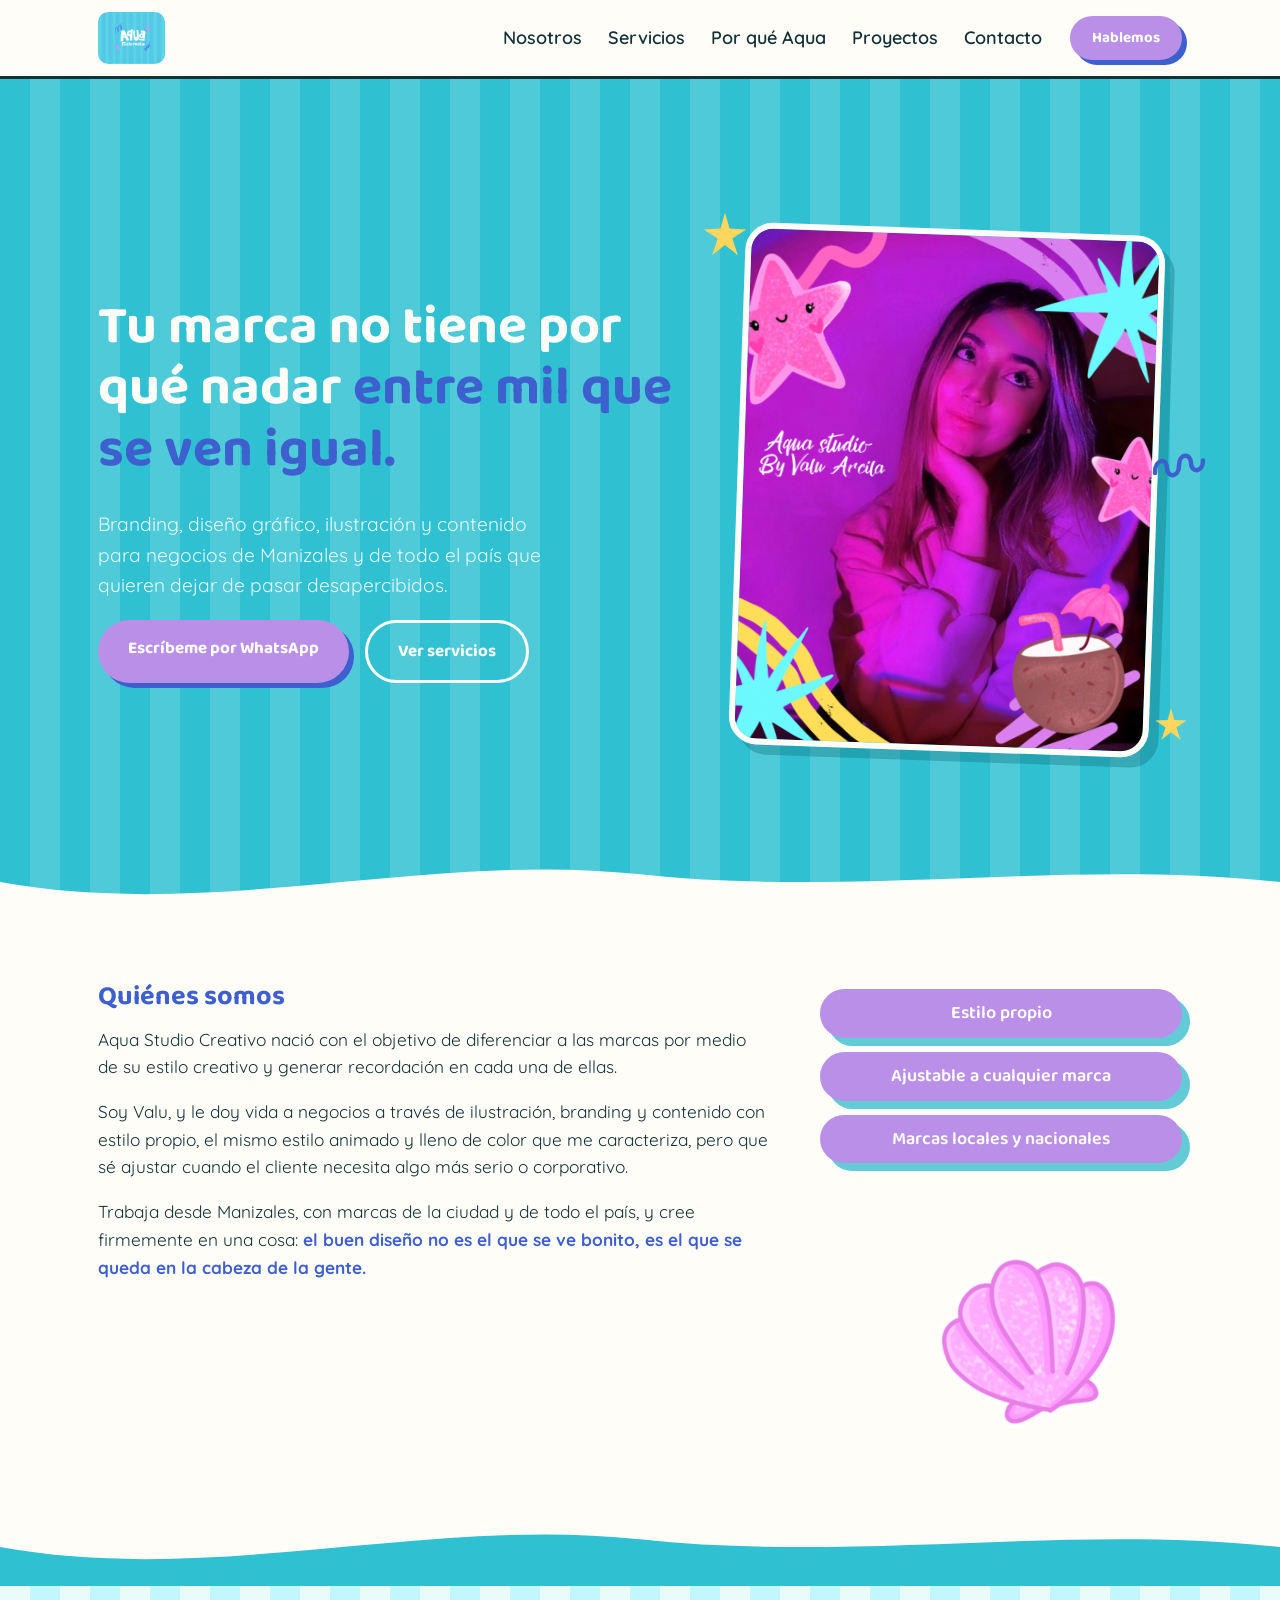
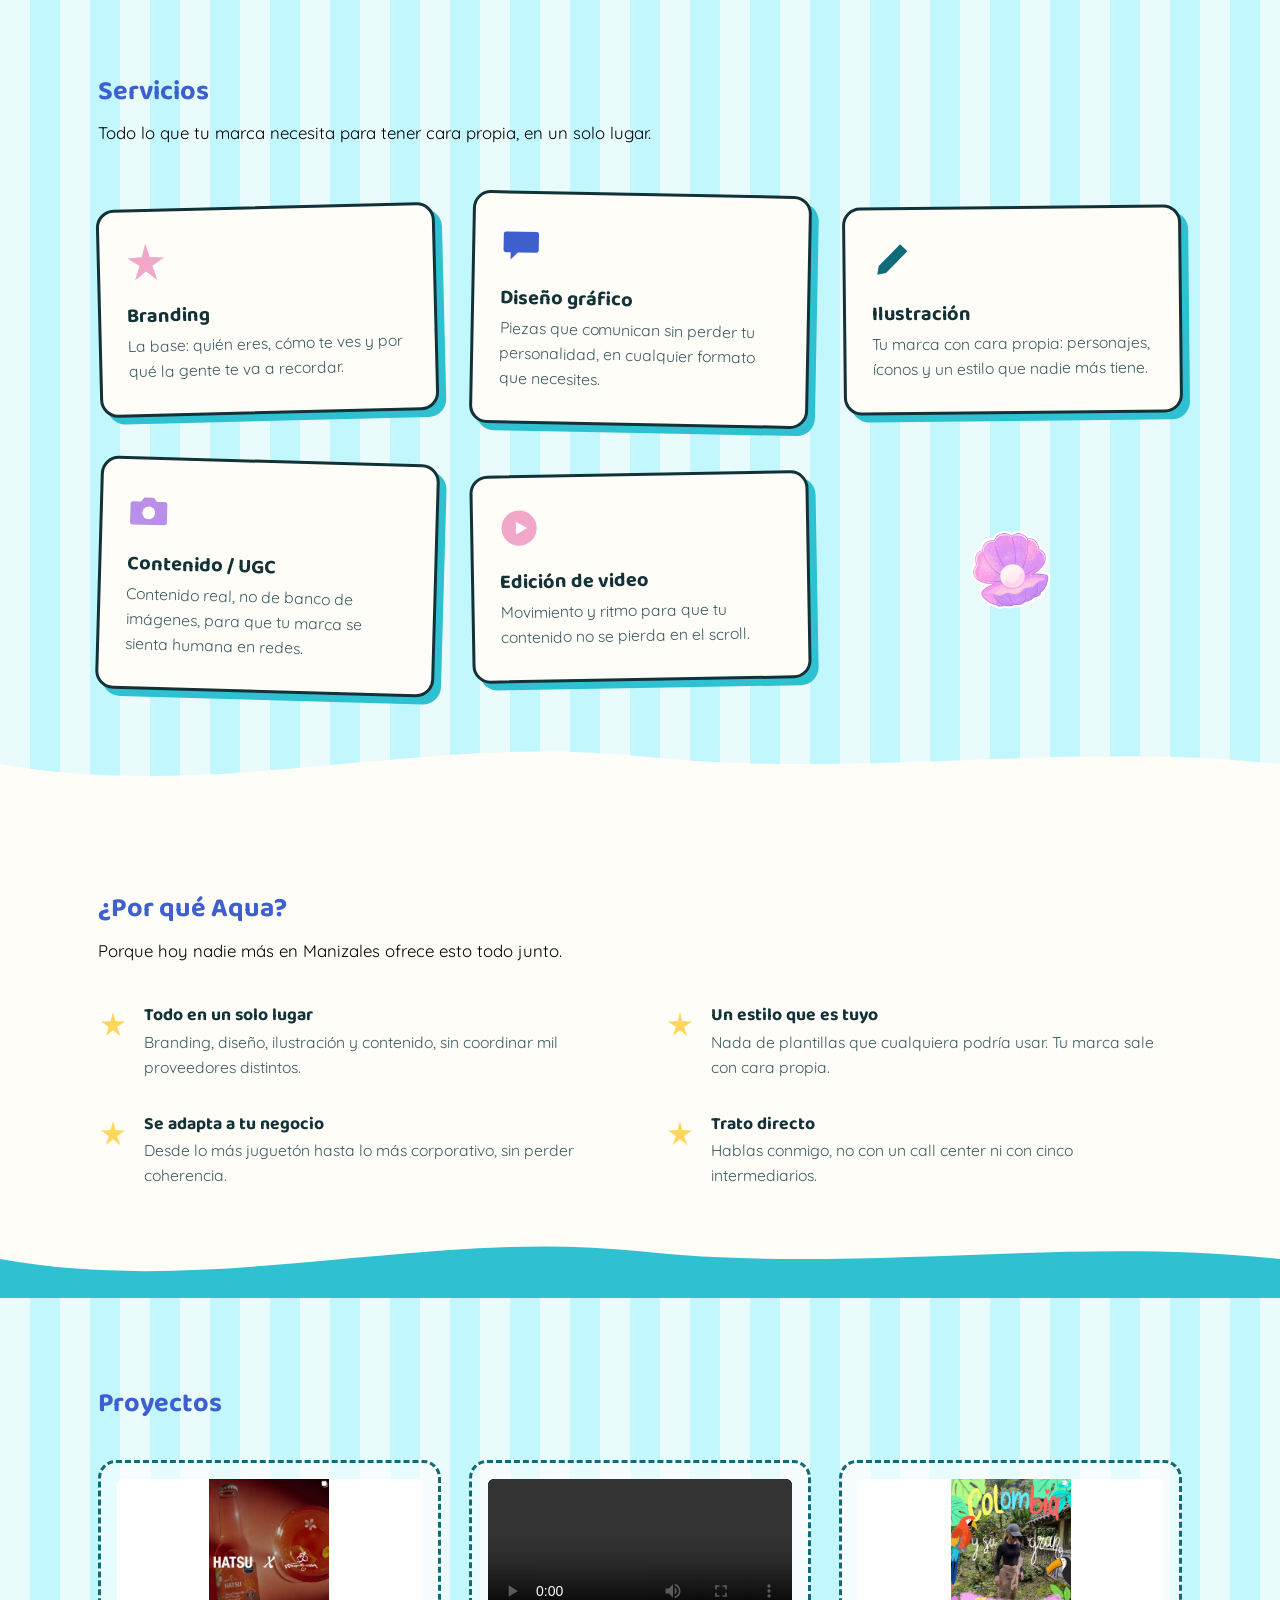
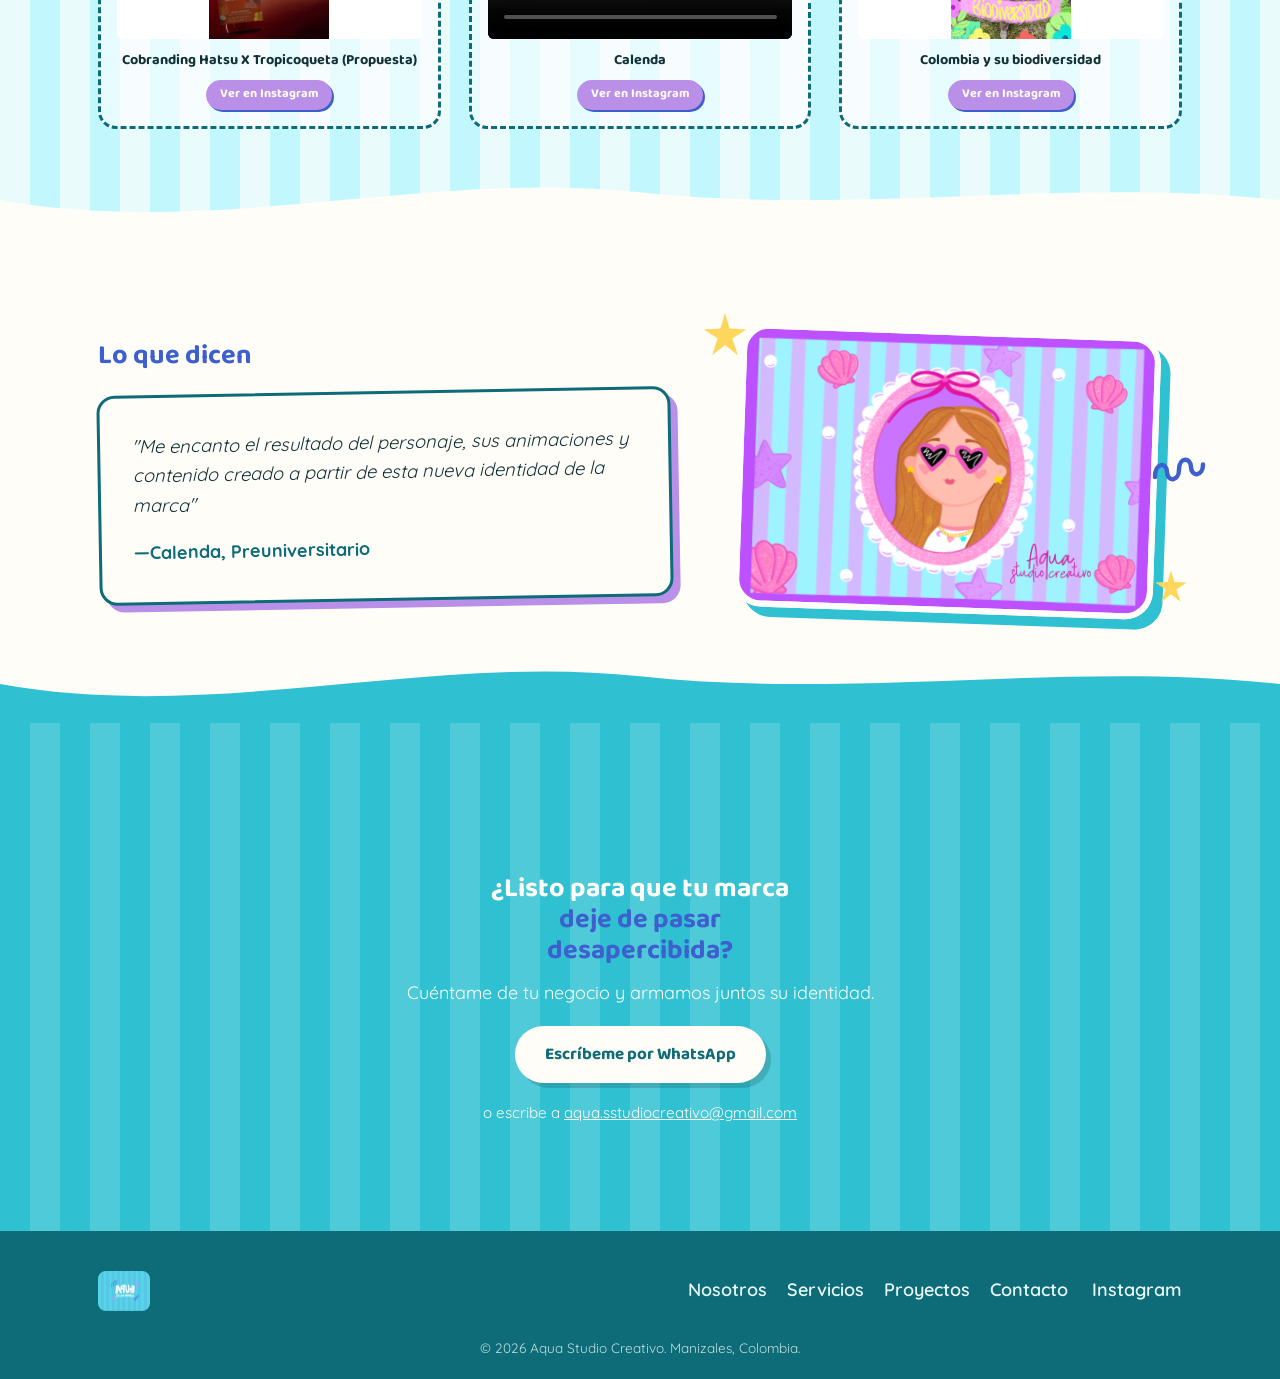
==== index.html @ 8dfa477c "Mover archivos a la raiz para GitHub Pages" ====
<!DOCTYPE html>
<html lang="es">
<head>
<meta charset="UTF-8">
<meta name="viewport" content="width=device-width, initial-scale=1.0">
<title>Aqua Studio Creativo — Branding, diseño e ilustración</title>
<meta name="description" content="Branding, diseño gráfico, ilustración y contenido para marcas de Manizales y de todo el país que no quieren pasar desapercibidas.">
<link rel="preconnect" href="https://fonts.googleapis.com">
<link rel="preconnect" href="https://fonts.gstatic.com" crossorigin>
<link href="https://fonts.googleapis.com/css2?family=Baloo+2:wght@600;700;800&family=Quicksand:wght@500;600;700&display=swap" rel="stylesheet">
<link rel="stylesheet" href="styles.css">
</head>
<body>

<!-- ============ HEADER ============ -->
<header class="site-header">
  <div class="wrap header-inner">
    <a href="#top" class="brand">
      <img src="assets/logo.png" alt="Aqua Studio Creativo" class="brand-logo">
    </a>

    <nav class="main-nav" id="main-nav">
      <a href="#nosotros">Nosotros</a>
      <a href="#servicios">Servicios</a>
      <a href="#por-que">Por qué Aqua</a>
      <a href="#proyectos">Proyectos</a>
      <a href="#contacto">Contacto</a>
    </nav>

    <a href="#contacto" class="btn btn-primary btn-small nav-cta">Hablemos</a>

    <button class="nav-toggle" id="nav-toggle" aria-label="Abrir menú" aria-expanded="false">
      <span></span><span></span><span></span>
    </button>
  </div>
</header>

<main id="top">

  <!-- ============ HERO ============ -->
  <section class="hero">
    <div class="wrap hero-inner">
      <div class="hero-copy">
        <h1>Tu marca no tiene por qué nadar <span class="highlight">entre mil que se ven igual.</span></h1>
        <p class="hero-sub">
          Branding, diseño gráfico, ilustración y contenido para negocios de Manizales
          y de todo el país que quieren dejar de pasar desapercibidos.
        </p>
        <div class="hero-actions">
          <a href="#contacto" class="btn btn-primary">Escríbeme por WhatsApp</a>
          <a href="#servicios" class="btn btn-ghost">Ver servicios</a>
        </div>
      </div>

      <div class="hero-art">
        <img src="assets/ilustracion-hero.png" alt="Ilustración de marca Aqua Studio Creativo" class="hero-img">
        <svg class="deco deco-star deco-star--1" viewBox="0 0 100 100" aria-hidden="true"><use href="#icon-star"/></svg>
        <svg class="deco deco-star deco-star--2" viewBox="0 0 100 100" aria-hidden="true"><use href="#icon-star"/></svg>
        <svg class="deco deco-squiggle" viewBox="0 0 120 90" aria-hidden="true"><use href="#icon-squiggle"/></svg>
      </div>
    </div>

    <div class="wave wave--bottom wave-cream" aria-hidden="true">
      <svg viewBox="0 0 1440 90" preserveAspectRatio="none"><path d="M0,40 C 240,90 480,0 720,30 C 960,60 1200,10 1440,40 L1440,90 L0,90 Z"></path></svg>
    </div>
  </section>

  <!-- ============ QUIÉNES SOMOS ============ -->
  <section class="section nosotros" id="nosotros">
    <div class="wrap nosotros-inner">
      <div class="nosotros-copy">
        <h2>Quiénes somos</h2>
        <p>
          Aqua Studio Creativo nació con el objetivo de diferenciar a las marcas por medio de su estilo creativo y generar recordación en cada una de ellas.
        </p>
        <p>
          Soy Valu, y le doy vida a negocios a través de ilustración, branding y contenido con estilo propio, el mismo estilo animado y lleno de color que me caracteriza, pero que sé ajustar cuando el cliente necesita algo más serio o corporativo.
        </p>
        <p>
          Trabaja desde Manizales, con marcas de la ciudad y de todo el país, y
          cree firmemente en una cosa: <strong>el buen diseño no es el que se ve
          bonito, es el que se queda en la cabeza de la gente.</strong>
        </p>
      </div>
      <div class="nosotros-tag">
        <span class="chip">Estilo propio</span>
        <span class="chip">Ajustable a cualquier marca</span>
        <span class="chip">Marcas locales y nacionales</span>

        <!-- Imagen de la concha -->
        <img src="assets/concha.png" alt="Concha decorativa Aqua Studio" class="nosotros-img-deco">
      </div>
    </div>
    
    <!-- Onda al final de Nosotros (conecta con Servicios que es color --aqua) -->
    <div class="wave wave--bottom wave-aqua" aria-hidden="true">
      <svg viewBox="0 0 1440 90" preserveAspectRatio="none"><path d="M0,40 C 240,90 480,0 720,30 C 960,60 1200,10 1440,40 L1440,90 L0,90 Z"></path></svg>
    </div>
  </section>

  <!-- ============ SERVICIOS ============ -->
  <section class="section servicios" id="servicios">
    <div class="wrap">
      <h2>Servicios</h2>
      <p class="section-intro">Todo lo que tu marca necesita para tener cara propia, en un solo lugar.</p>

      <div class="cards-grid">
        <article class="service-card card-rot-1">
          <svg class="service-icon" viewBox="0 0 100 100" aria-hidden="true"><use href="#icon-star"/></svg>
          <h3>Branding</h3>
          <p>La base: quién eres, cómo te ves y por qué la gente te va a recordar.</p>
        </article>

        <article class="service-card card-rot-2">
          <svg class="service-icon" viewBox="0 0 100 100" aria-hidden="true"><use href="#icon-bubble"/></svg>
          <h3>Diseño gráfico</h3>
          <p>Piezas que comunican sin perder tu personalidad, en cualquier formato que necesites.</p>
        </article>

        <article class="service-card card-rot-3">
          <svg class="service-icon" viewBox="0 0 100 100" aria-hidden="true"><use href="#icon-pencil"/></svg>
          <h3>Ilustración</h3>
          <p>Tu marca con cara propia: personajes, íconos y un estilo que nadie más tiene.</p>
        </article>

        <article class="service-card card-rot-4">
          <svg class="service-icon" viewBox="0 0 100 100" aria-hidden="true"><use href="#icon-camera"/></svg>
          <h3>Contenido / UGC</h3>
          <p>Contenido real, no de banco de imágenes, para que tu marca se sienta humana en redes.</p>
        </article>

        <article class="service-card card-rot-5">
          <svg class="service-icon" viewBox="0 0 100 100" aria-hidden="true"><use href="#icon-play"/></svg>
          <h3>Edición de video</h3>
          <p>Movimiento y ritmo para que tu contenido no se pierda en el scroll.</p>
        </article>

        <!-- Imagen de la Perla decorativa -->
        <div style="display: flex; align-items: center; justify-content: center; background: transparent; border: none; box-shadow: none;">
          <img src="assets/Perla.png" alt="Perla decorativa Aqua Studio" style="max-height: 120px; width: auto;">
        </div>
      </div>
    </div>

    <!-- Onda al final de Servicios (conecta con Por qué Aqua que es crema) -->
    <div class="wave wave--bottom wave-cream" aria-hidden="true">
      <svg viewBox="0 0 1440 90" preserveAspectRatio="none"><path d="M0,40 C 240,90 480,0 720,30 C 960,60 1200,10 1440,40 L1440,90 L0,90 Z"></path></svg>
    </div>
  </section>

  <!-- ============ POR QUÉ AQUA ============ -->
  <section class="section por-que" id="por-que">
    <div class="wrap por-que-inner">
      <div class="por-que-copy">
        <h2>¿Por qué Aqua?</h2>
        <p class="section-intro">
          Porque hoy nadie más en Manizales ofrece esto todo junto.
        </p>
      </div>

      <ul class="diff-list">
        <li>
          <svg viewBox="0 0 100 100" aria-hidden="true"><use href="#icon-star-small"/></svg>
          <div>
            <h3>Todo en un solo lugar</h3>
            <p>Branding, diseño, ilustración y contenido, sin coordinar mil proveedores distintos.</p>
          </div>
        </li>
        <li>
          <svg viewBox="0 0 100 100" aria-hidden="true"><use href="#icon-star-small"/></svg>
          <div>
            <h3>Un estilo que es tuyo</h3>
            <p>Nada de plantillas que cualquiera podría usar. Tu marca sale con cara propia.</p>
          </div>
        </li>
        <li>
          <svg viewBox="0 0 100 100" aria-hidden="true"><use href="#icon-star-small"/></svg>
          <div>
            <h3>Se adapta a tu negocio</h3>
            <p>Desde lo más juguetón hasta lo más corporativo, sin perder coherencia.</p>
          </div>
        </li>
        <li>
          <svg viewBox="0 0 100 100" aria-hidden="true"><use href="#icon-star-small"/></svg>
          <div>
            <h3>Trato directo</h3>
            <p>Hablas conmigo, no con un call center ni con cinco intermediarios.</p>
          </div>
        </li>
      </ul>
    </div>
  
    <!-- Onda al final de Por qué Aqua (conecta con Proyectos que es color --aqua) -->
    <div class="wave wave--bottom wave-aqua" aria-hidden="true">
      <svg viewBox="0 0 1440 90" preserveAspectRatio="none"><path d="M0,40 C 240,90 480,0 720,30 C 960,60 1200,10 1440,40 L1440,90 L0,90 Z"></path></svg>
    </div>
  </section>

  <!-- ============ PROYECTOS / PORTAFOLIO ============ -->
  <section class="section proyectos" id="proyectos">
    <div class="wrap">
      <h2>Proyectos</h2>
      <div class="portfolio-grid">
        
        <!-- 1. Hatsu -->
        <div class="portfolio-placeholder">
          <div class="portfolio-media-box">
            <img src="assets/Hatsu.png" alt="Cobranding Hatsu X Tropicoqueta">
          </div>
          <p>Cobranding Hatsu X Tropicoqueta (Propuesta)</p>
          <a href="https://www.instagram.com/p/DXfQf4JnIb5/?utm_source=ig_web_copy_link&stkn=MzRlODBiNWFlZA==/" target="_blank" rel="noopener" class="btn-proyecto">Ver en Instagram</a>
        </div>

        <!-- 2. Calenda (Video) -->
        <div class="portfolio-placeholder">
          <div class="portfolio-media-box portfolio-video-box">
            <video controls playsinline>
              <source src="assets/Video calenda.mp4" type="video/mp4">
              Tu navegador no soporta videos HTML5.
            </video>
          </div>
          <p>Calenda</p>
          <a href="https://www.instagram.com/reel/DcbVZxjDXYE/?utm_source=ig_web_copy_link&stkn=MzRlODBiNWFlZA==" target="_blank" rel="noopener" class="btn-proyecto">Ver en Instagram</a>
        </div>

        <!-- 3. Colombia y su biodiversidad -->
        <div class="portfolio-placeholder">
          <div class="portfolio-media-box">
            <img src="assets/Colombia.png" alt="Colombia y su biodiversidad">
          </div>
          <p>Colombia y su biodiversidad</p>
          <a href="https://www.instagram.com/p/DbCSO-FnDjW/?utm_source=ig_web_copy_link&stkn=MzRlODBiNWFlZA==" target="_blank" rel="noopener" class="btn-proyecto">Ver en Instagram</a>
        </div>

      </div>
    </div>

    <!-- Onda al final de Proyectos (conecta con Testimonios que es crema) -->
    <div class="wave wave--bottom wave-cream" aria-hidden="true">
      <svg viewBox="0 0 1440 90" preserveAspectRatio="none"><path d="M0,40 C 240,90 480,0 720,30 C 960,60 1200,10 1440,40 L1440,90 L0,90 Z"></path></svg>
    </div>
  </section>

  <!-- ============ TESTIMONIOS ============ -->
  <section class="section testimonios" id="testimonios">
    <div class="wrap testimonios-inner">
      <div class="testimonios-copy">
        <h2>Lo que dicen</h2>
        <div class="testimonial-card">
          <p>"Me encanto el resultado del personaje, sus animaciones y contenido creado a partir de esta nueva identidad de la marca"</p>
          <p class="testimonial-name">—Calenda, Preuniversitario</p>
        </div>
      </div>

      <div class="testimonios-art">
        <img src="assets/aqua.png" alt="Ilustración de marca Aqua Studio Creativo" class="hero-img">
        <svg class="deco deco-star deco-star--1" viewBox="0 0 100 100" aria-hidden="true"><use href="#icon-star"/></svg>
        <svg class="deco deco-star deco-star--2" viewBox="0 0 100 100" aria-hidden="true"><use href="#icon-star"/></svg>
        <svg class="deco deco-squiggle" viewBox="0 0 120 90" aria-hidden="true"><use href="#icon-squiggle"/></svg>
      </div>
    </div>

    <!-- Onda al final de Testimonios (conecta con CTA Final que es aqua) -->
    <div class="wave wave--bottom wave-aqua" aria-hidden="true">
      <svg viewBox="0 0 1440 90" preserveAspectRatio="none"><path d="M0,40 C 240,90 480,0 720,30 C 960,60 1200,10 1440,40 L1440,90 L0,90 Z"></path></svg>
    </div>
  </section>

  <!-- ============ CTA FINAL ============ -->
  <section class="cta-final" id="contacto">
    <div class="wrap cta-inner">
      <h2>¿Listo para que tu marca<br><span class="highlight">deje de pasar desapercibida?</span></h2>
      <p>Cuéntame de tu negocio y armamos juntos su identidad.</p>
      <a href="https://wa.me/3137840541" class="btn btn-light" target="_blank" rel="noopener">Escríbeme por WhatsApp</a>
      <p class="cta-alt">o escribe a <a href="mailto:aqua.sstudiocreativo@gmail.com">aqua.sstudiocreativo@gmail.com</a></p>
    </div>
  </section>

</main>

<!-- ============ FOOTER ============ -->
<footer class="site-footer">
  <div class="wrap footer-inner">
    <img src="assets/logo.png" alt="Aqua Studio Creativo" class="footer-logo">

    <nav class="footer-nav">
      <a href="#nosotros">Nosotros</a>
      <a href="#servicios">Servicios</a>
      <a href="#proyectos">Proyectos</a>
      <a href="#contacto">Contacto</a>
    </nav>

    <div class="footer-social">
      <a href="https://www.instagram.com/aquastudio.design?stkn=MXZjeWpmdDBra3Q2NQ%3D%3D&utm_source=qr" target="_blank" rel="noopener">Instagram</a>
    </div>
  </div>
  <p class="footer-copy">© 2026 Aqua Studio Creativo. Manizales, Colombia.</p>
</footer>

<!-- Sprite SVG con los íconos/garabatos reutilizables -->
<svg width="0" height="0" style="position:absolute" aria-hidden="true">
  <defs>
    <symbol id="icon-star" viewBox="0 0 100 100">
      <path d="M50 4 L60 38 L96 40 L66 60 L78 96 L50 74 L22 96 L34 60 L4 40 L40 38 Z"/>
    </symbol>
    <symbol id="icon-star-small" viewBox="0 0 100 100">
      <path d="M50 10 L58 40 L90 42 L64 60 L74 90 L50 71 L26 90 L36 60 L10 42 L42 40 Z"/>
    </symbol>
    <symbol id="icon-squiggle" viewBox="0 0 120 90">
      <path d="M6 70 C 6 40, 30 40, 30 60 C 30 80, 54 80, 54 55 C 54 30, 78 30, 78 50 C 78 70, 102 70, 102 45" fill="none" stroke="currentColor" stroke-width="9" stroke-linecap="round"/>
    </symbol>
    <symbol id="icon-bubble" viewBox="0 0 100 100">
      <path d="M12 20 h76 a6 6 0 0 1 6 6 v40 a6 6 0 0 1 -6 6 h-46 l-18 18 v-18 h-12 a6 6 0 0 1 -6 -6 v-40 a6 6 0 0 1 6 -6 z"/>
    </symbol>
    <symbol id="icon-pencil" viewBox="0 0 100 100">
      <path d="M14 86 l4-22 54-54 18 18-54 54-22 4z M64 14 l18 18"/>
    </symbol>
    <symbol id="icon-camera" viewBox="0 0 100 100">
      <path d="M10 30 h20 l8-10 h24 l8 10 h20 a6 6 0 0 1 6 6 v46 a6 6 0 0 1 -6 6 h-80 a6 6 0 0 1 -6 -6 v-46 a6 6 0 0 1 6 -6 z"/>
      <circle cx="50" cy="58" r="16" fill="#fff"/>
    </symbol>
    <symbol id="icon-play" viewBox="0 0 100 100">
      <circle cx="50" cy="50" r="44"/>
      <path d="M42 34 L70 50 L42 66 Z" fill="#fff"/>
    </symbol>
  </defs>
</svg>

<script src="script.js"></script>
</body>
</html>
---- styles.css ----
/* =============================================================
   AQUA STUDIO CREATIVO — hoja de estilos
   ============================================================= */

/* ---------- TOKENS ---------- */
:root {
  --aqua: #2FC1D1;
  --aqua-deep: #0E6B78;
  --aqua-pale: #EAFBFC;
  --blue: #3E5FCE;
  --purple: #B98FE8;
  --pink: #F2A6C8;
  --yellow: #FFD65C;
  --ink: #123238;
  --cream: #FFFDF8;

  --font-display: 'Baloo 2', system-ui, sans-serif;
  --font-body: 'Quicksand', system-ui, sans-serif;

  --radius-lg: 28px;
  --radius-md: 18px;
  --wrap: 1140px;
}

/* ---------- RESET BÁSICO ---------- */
* { box-sizing: border-box; }
html { scroll-behavior: smooth; }
body {
  margin: 0;
  font-family: var(--font-body);
  color: var(--ink);
  background: var(--cream);
  font-size: 18px;
  line-height: 1.6;
}
img { max-width: 100%; display: block; }
a { color: inherit; text-decoration: none; }
h1, h2, h3 { font-family: var(--font-display); line-height: 1.15; margin: 0 0 .5em; }
p { margin: 0 0 1em; }
ul { list-style: none; margin: 0; padding: 0; }

.wrap {
  max-width: var(--wrap);
  margin: 0 auto;
  padding: 0 28px;
}

/* ---------- BOTONES ---------- */
.btn {
  display: inline-block;
  font-family: var(--font-display);
  font-weight: 700;
  font-size: 17px;
  padding: 15px 30px;
  border-radius: 999px;
  transition: transform .15s ease;
}
.btn:hover { transform: translateY(-2px); }
.btn-primary {
  background: var(--purple);
  color: var(--cream);
  box-shadow: 5px 5px 0 var(--blue);
}
.btn-ghost {
  background: transparent;
  color: var(--pink);
  border: 3px solid var(--purple);
}
.btn-light {
  background: var(--cream);
  color: var(--aqua-deep);
  box-shadow: 5px 5px 0 rgba(0,0,0,.15);
}
.btn-small { padding: 10px 22px; font-size: 15px; }

/* ---------- HEADER ---------- */
.site-header {
  position: sticky;
  top: 0;
  z-index: 50;
  background: var(--cream);
  border-bottom: 3px solid var(--ink);
}
.header-inner {
  display: flex;
  align-items: center;
  gap: 24px;
  padding-top: 12px;
  padding-bottom: 12px;
}
.brand-logo { height: 52px; width: auto; border-radius: 10px; }
.main-nav {
  display: flex;
  gap: 26px;
  margin-left: auto;
  font-weight: 600;
}
.main-nav a { position: relative; }
.main-nav a:hover { color: var(--aqua-deep); }
.nav-cta { margin-left: 4px; }

.nav-toggle {
  display: none;
  flex-direction: column;
  gap: 5px;
  background: none;
  border: none;
  cursor: pointer;
  padding: 6px;
}
.nav-toggle span {
  width: 26px;
  height: 3px;
  background: var(--ink);
  border-radius: 2px;
}

/* ---------- HERO ---------- */
.hero {
  position: relative;
  background: repeating-linear-gradient(
    90deg,
    transparent,
    transparent 30px,
    rgba(255, 255, 255, 0.15) 30px,
    rgba(255, 255, 255, 0.15) 60px
  ), #2FC1D1 !important;
  overflow: hidden;
  padding-top: 150px;
  padding-bottom: 110px;
}
.hero-inner {
  display: grid;
  grid-template-columns: 1.1fr 0.9fr;
  align-items: center;
  gap: 40px;
  padding-bottom: 60px;
}
.hero-copy h1 {
  color: var(--cream);
  font-size: clamp(2.3rem, 4.2vw, 3.4rem);
  max-width: 35ch;
}
.hero-copy .highlight { color: var(--blue); }
.hero-sub {
  color: var(--aqua-pale);
  font-size: 1.20rem;
  max-width: 42ch;
}
.hero-actions {
  display: flex;
  gap: 16px;
  flex-wrap: wrap;
  margin-top: 6px;
}
.hero-actions .btn-ghost {
  color: var(--cream);
  border-color: var(--cream);
}

.hero-art { position: relative; }
.hero-img {
  border-radius: var(--radius-lg);
  border: 6px solid var(--cream);
  box-shadow: 10px 10px 0 rgba(14,107,120,.35);
  transform: rotate(2deg);
  max-width: 420px;
  margin: 0 auto;
}
.deco { position: absolute; width: 46px; height: 46px; color: var(--yellow); }
.deco-star--1 { top: -18px; left: -10px; color: var(--yellow); animation: twinkle 2.6s ease-in-out .2s 1; }
.deco-star--2 { bottom: 10px; right: -6px; width: 34px; height: 34px; color: var(--pink); animation: twinkle 2.6s ease-in-out .6s 1; }
.deco-squiggle { top: 40%; right: -30px; width: 60px; height: 45px; color: var(--blue); }

.hero-art .deco,
.testimonios-art .deco {
  color: #FFD65C !important;
  fill: #FFD65C !important;
}
.hero-art .deco-squiggle,
.testimonios-art .deco-squiggle {
  color: var(--blue) !important;
  stroke: var(--blue) !important;
}

@keyframes twinkle {
  0%   { opacity: 0; transform: scale(.4) rotate(-10deg); }
  40%  { opacity: 1; transform: scale(1.15) rotate(6deg); }
  100% { opacity: 1; transform: scale(1) rotate(0); }
}

/* ---------- SECCIONES GENERALES Y ONDAS ---------- */
.section { padding: 90px 0 110px 0; position: relative; overflow: hidden; }

.section-intro {
  max-width: 56ch;
  color: #000000;
  font-size: 1.05rem;
}

.wave { position: absolute; bottom: 0; left: 0; width: 100%; line-height: 0; z-index: 2; pointer-events: none; }
.wave svg { width: 100%; height: 70px; display: block; }

/* Control de colores para las ondas */
.wave-cream path { fill: var(--cream) !important; }
.wave-aqua path { fill: var(--aqua) !important; }

/* ---------- NOSOTROS ---------- */
.section.nosotros {
  padding: 60px 0 110px 0; 
}
.nosotros-inner {
  display: grid;
  grid-template-columns: 1.3fr .7fr;
  gap: 50px;
  align-items: start;
}
.nosotros h2 { color: #3E5FCE; }
.nosotros strong { color: #3E5FCE; }
.nosotros-copy p { font-size: 1.08rem; }
.nosotros-tag {
  display: flex;
  flex-direction: column;
  gap: 14px;
  padding-top: 8px;
}
.chip {
  font-family: var(--font-display);
  font-weight: 600;
  background: var(--purple);
  color: var(--cream);
  border-radius: 999px;
  padding: 10px 18px;
  text-align: center;
  box-shadow: 8px 8px 0 rgba(1, 172, 194, 0.612);
}
.nosotros-img-deco {
  transform: scaleX(-1);
  max-width: 300px;
  width: 100%;
  height: auto;
  margin-top: 15px;
  margin-left: auto;
}

/* ---------- SERVICIOS ---------- */
.servicios { 
  background: repeating-linear-gradient(
    90deg,
    transparent,
    transparent 30px,
    #a2f4ff90 30px,
    #a2f4ff90 60px
  ), var(--aqua-pale) !important;
}
.cards-grid {
  display: grid;
  grid-template-columns: repeat(3, 1fr);
  gap: 34px;
  margin-top: 46px;
  align-items: center;
}
.servicios h2 { color: var(--blue) !important; }
.service-card {
  background: var(--cream);
  border: 3px solid var(--ink);
  border-radius: var(--radius-md);
  padding: 30px 26px;
  box-shadow: 7px 7px 0 var(--aqua);
}
.service-icon {
  width: 40px;
  height: 40px;
  fill: var(--aqua);
  margin-bottom: 14px;
}
.service-card h3 { font-size: 1.25rem; margin-bottom: .3em; }
.service-card p { font-size: .98rem; color: #3a5a5f; margin: 0; }
.card-rot-1 { transform: rotate(-1.4deg); }
.card-rot-2 { transform: rotate(1.1deg); }
.card-rot-3 { transform: rotate(-.6deg); }
.card-rot-4 { transform: rotate(1.6deg); }
.card-rot-5 { transform: rotate(-1deg); }

.service-card:nth-child(1) .service-icon { fill: var(--pink); }
.service-card:nth-child(2) .service-icon { fill: var(--blue); }
.service-card:nth-child(3) .service-icon { fill: var(--aqua-deep); }
.service-card:nth-child(4) .service-icon { fill: var(--purple); }
.service-card:nth-child(5) .service-icon { fill: var(--pink); }

/* ---------- POR QUÉ AQUA ---------- */
.por-que-inner { display: block; }
.por-que h2 { color: var(--blue) !important; }
.por-que-copy { max-width: 60ch; margin-bottom: 40px; }
.diff-list {
  display: grid;
  grid-template-columns: 1fr 1fr;
  gap: 34px 50px;
}
.diff-list li { display: flex; gap: 16px; align-items: flex-start; }
.diff-list svg { width: 30px; height: 30px; flex-shrink: 0; fill: var(--yellow); margin-top: 4px; }
.diff-list h3 { font-size: 1.1rem; margin-bottom: .25em; }
.diff-list p { font-size: .98rem; color: #3a5a5f; margin: 0; }

/* ---------- PROYECTOS / PORTAFOLIO ---------- */
.proyectos { 
  background: repeating-linear-gradient(
    90deg,
    transparent,
    transparent 30px,
    #a2f4ff90 30px,
    #a2f4ff90 60px
  ), var(--aqua-pale) !important;
}
.proyectos h2 { color: var(--blue) !important; }
.portfolio-grid {
  display: grid;
  grid-template-columns: repeat(3, minmax(0, 1fr));
  gap: 28px;
  margin-top: 40px;
  width: 100%;
}
.portfolio-placeholder {
  border: 3px dashed var(--aqua-deep);
  border-radius: var(--radius-md);
  background: rgba(255, 255, 255, 0.6);
  padding: 16px;
  display: flex;
  flex-direction: column;
  justify-content: space-between;
  box-sizing: border-box;
  width: 100%;
  overflow: hidden;
}
.portfolio-media-box {
  width: 100%;
  border-radius: 6px;
  overflow: hidden;
  display: flex;
  align-items: center;
  justify-content: center;
  background: #fff;
  height: 160px;
}
.portfolio-video-box { background: #000000; }
.portfolio-placeholder img {
  width: 100%;
  height: 100%;
  object-fit: contain;
  display: block;
}
.portfolio-placeholder video {
  width: 100%;
  height: 100%;
  object-fit: contain;
  display: block;
}
.portfolio-placeholder p {
  margin: 10px 0 4px 0;
  font-family: var(--font-display);
  font-weight: 700;
  text-align: center;
  font-size: 0.9rem;
}
.btn-proyecto {
  display: table;
  margin: 4px auto 0 auto;
  padding: 5px 14px;
  background: var(--purple);
  color: var(--cream);
  font-family: var(--font-display);
  font-weight: 700;
  font-size: 0.78rem;
  text-align: center;
  border-radius: 999px;
  box-shadow: 2px 2px 0 var(--blue);
  transition: transform .15s ease, background-color .15s ease;
}
.btn-proyecto:hover {
  transform: translateY(-2px);
  background: var(--blue);
  color: var(--cream);
}

/* ---------- TESTIMONIOS ---------- */
.testimonios { position: relative; overflow: hidden; }
.testimonios-inner {
  display: grid;
  grid-template-columns: 1.1fr 0.9fr;
  align-items: center;
  gap: 40px;
}
.testimonios h2 { color: var(--blue); }
.testimonial-card {
  max-width: 100%;
  background: var(--cream);
  border: 3px solid var(--aqua-deep);
  border-radius: var(--radius-md);
  padding: 34px 32px;
  margin-top: 20px;
  transform: rotate(-1deg);
  box-shadow: 7px 7px 0 var(--purple);
}
.testimonial-card p:not(.testimonial-name) { font-size: 1.15rem; font-style: italic; }
.testimonial-name { font-weight: 700; color: var(--aqua-deep); margin: 0; }
.testimonios-art { position: relative; }
.testimonios-art .hero-img {
  border-radius: var(--radius-lg);
  border: 6px solid var(--cream);
  box-shadow: 10px 10px 0 var(--aqua);
  transform: rotate(2deg);
  max-width: 420px;
  margin: 0 auto;
}

/* ---------- CTA FINAL ---------- */
.cta-final {
  color: var(--cream);
  text-align: center;
  position: relative;
  background: repeating-linear-gradient(
    90deg,
    transparent,
    transparent 30px,
    rgba(255, 255, 255, 0.15) 30px,
    rgba(255, 255, 255, 0.15) 60px
  ), #2FC1D1 !important;
  overflow: hidden;
  padding: 150px 0 90px 0;
}
.cta-inner h2 { color: var(--cream); max-width: 22ch; margin-left: auto; margin-right: auto; }
.cta-inner p { color: var(--cream); }
.cta-alt { margin-top: 18px; font-size: .95rem; }
.cta-alt a { text-decoration: underline; }

/* ---------- FOOTER ---------- */
.site-footer { background: var(--aqua-deep); color: var(--aqua-pale); padding: 40px 0 20px; }
.footer-inner {
  display: flex;
  align-items: center;
  flex-wrap: wrap;
  gap: 24px;
}
.footer-logo { height: 40px; border-radius: 8px; }
.footer-nav { display: flex; gap: 20px; margin-left: auto; font-weight: 600; }
.footer-social { display: flex; gap: 18px; font-weight: 600; }
.footer-copy { text-align: center; font-size: .85rem; opacity: .8; margin: 26px 0 0; }

/* ---------- RESPONSIVE ---------- */
@media (max-width: 860px) {
  .hero-inner,
  .testimonios-inner { grid-template-columns: 1fr; padding-bottom: 70px; }
  .hero-art,
  .testimonios-art { order: -1; max-width: 320px; margin: 0 auto; }
  .nosotros-inner { grid-template-columns: 1fr; }
  .cards-grid { grid-template-columns: 1fr 1fr; }
  .diff-list { grid-template-columns: 1fr; }
  .portfolio-grid { grid-template-columns: 1fr 1fr; }
}

@media (max-width: 620px) {
  body { font-size: 16.5px; }
  .main-nav {
    position: absolute;
    top: 100%; left: 0; right: 0;
    background: var(--cream);
    border-bottom: 3px solid var(--ink);
    flex-direction: column;
    padding: 18px 28px;
    display: none;
  }
  .main-nav.is-open { display: flex; }
  .nav-toggle { display: flex; margin-left: auto; }
  .nav-cta { display: none; }
  .cards-grid { grid-template-columns: 1fr; }
  .portfolio-grid { grid-template-columns: 1fr; }
  .footer-inner { flex-direction: column; align-items: flex-start; }
  .footer-nav { margin-left: 0; flex-wrap: wrap; }
}

.highlight { color: var(--blue); }

/* Control general de las ondas al fondo */
.wave { 
  position: absolute; 
  bottom: 0; 
  left: 0; 
  width: 100%; 
  line-height: 0; 
  z-index: 2; 
  pointer-events: none; 
}
.wave svg { 
  width: 100%; 
  height: 70px; 
  display: block; 
}

/* Clases de colores para las ondas */
.wave-cream path { 
  fill: var(--cream) !important; 
}

.wave-aqua path { 
  fill: var(--aqua) !important; 
}
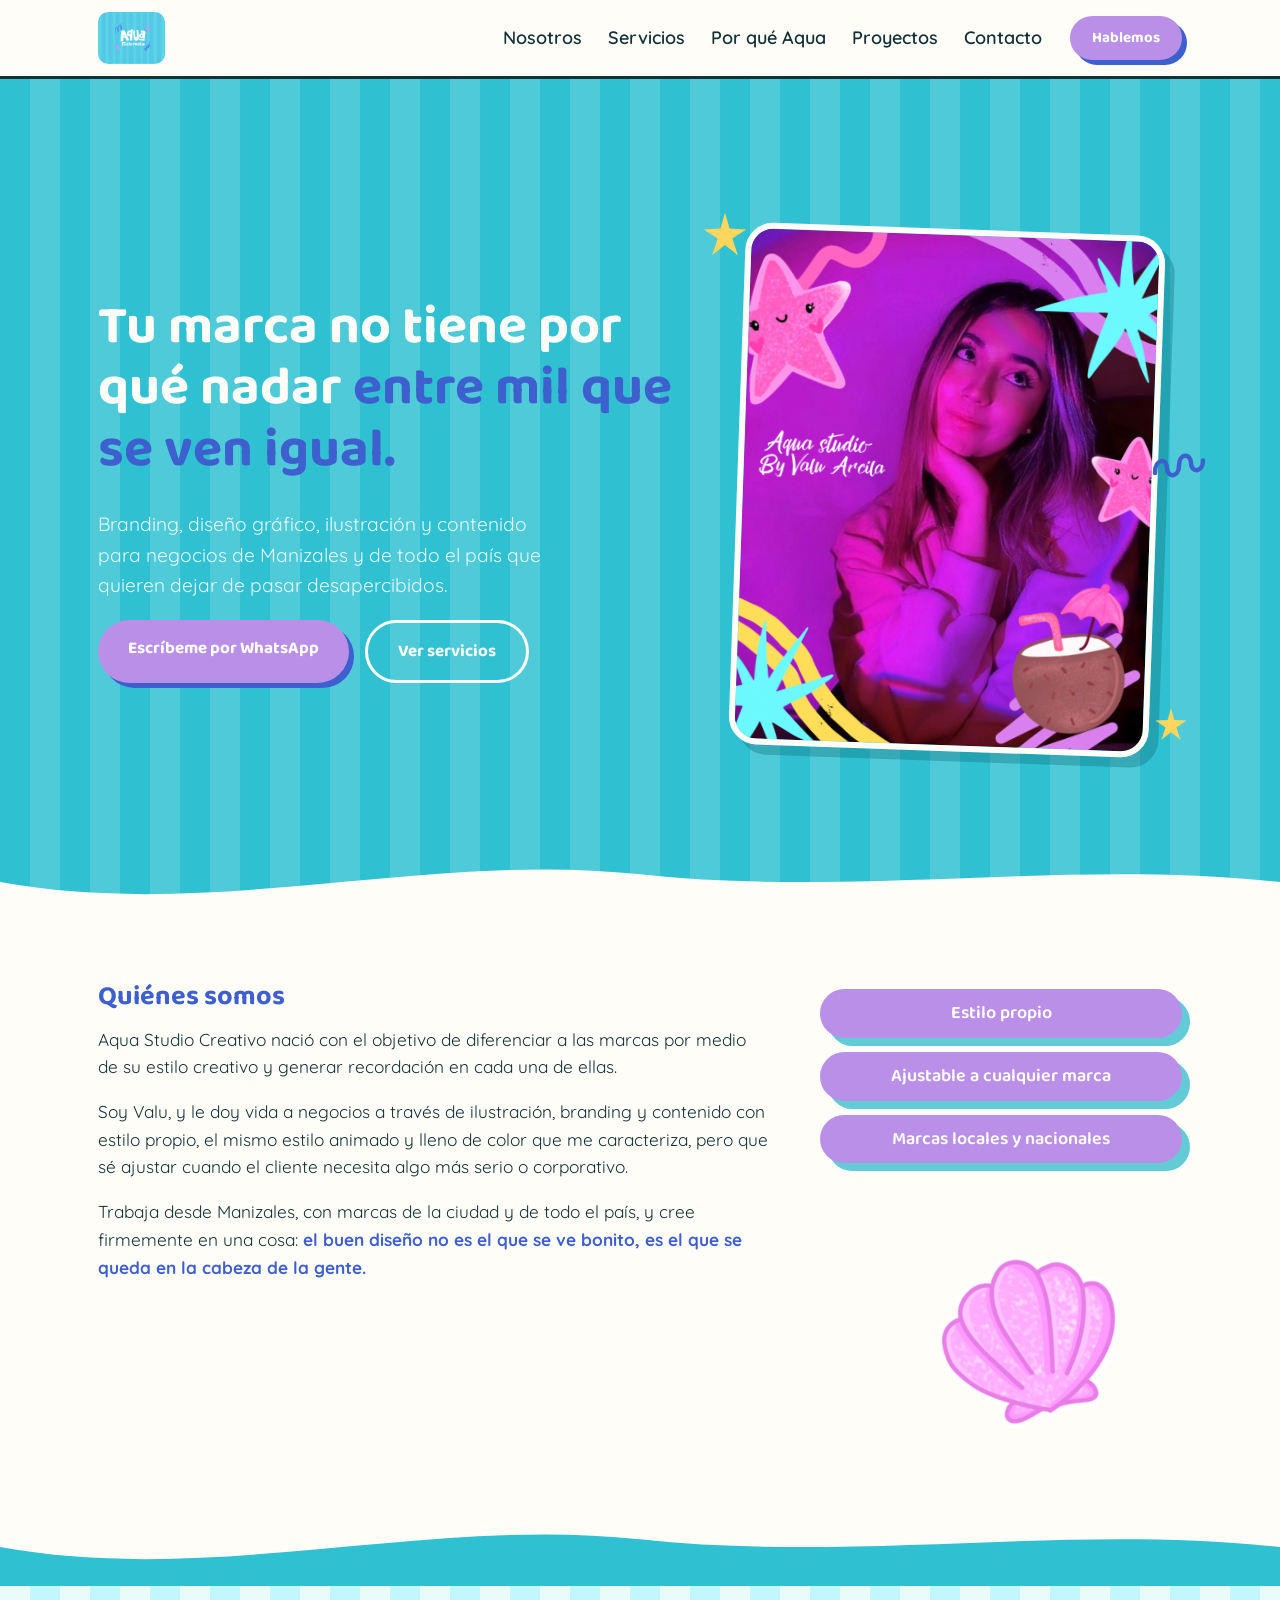
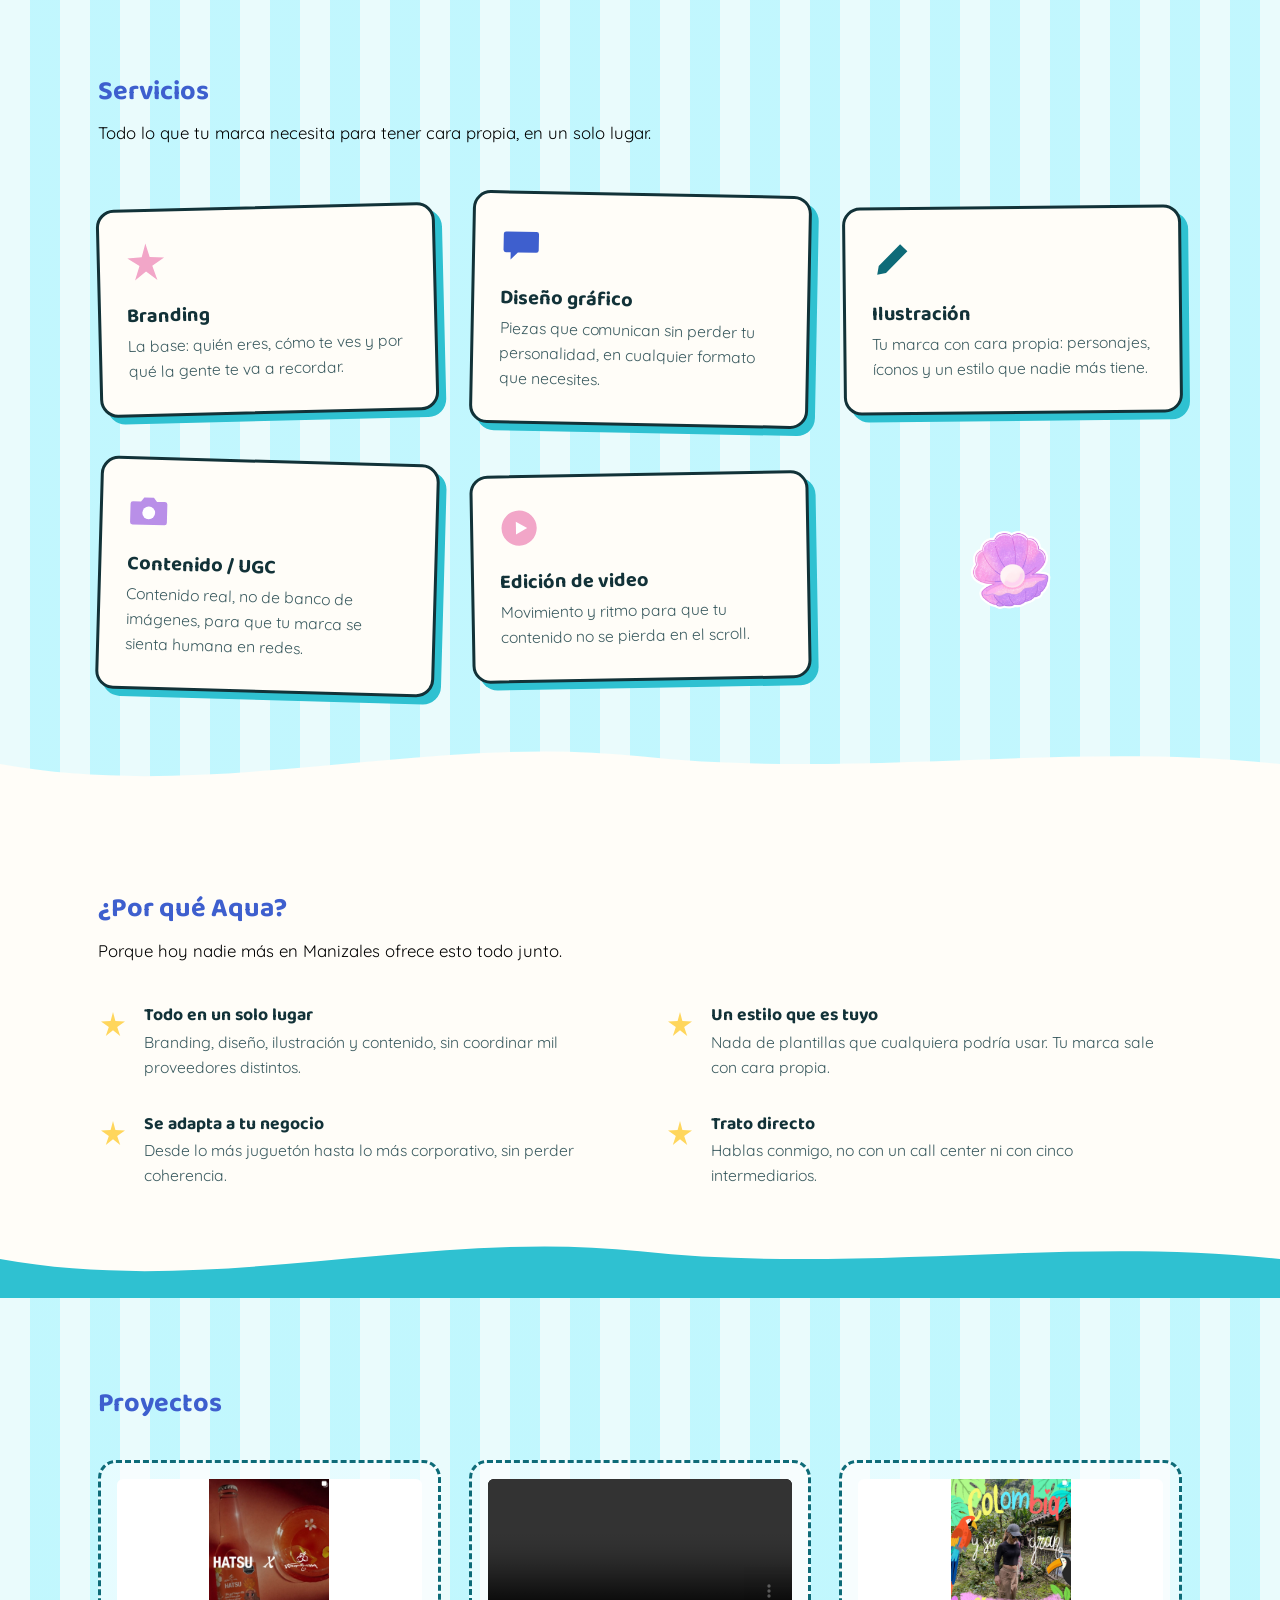
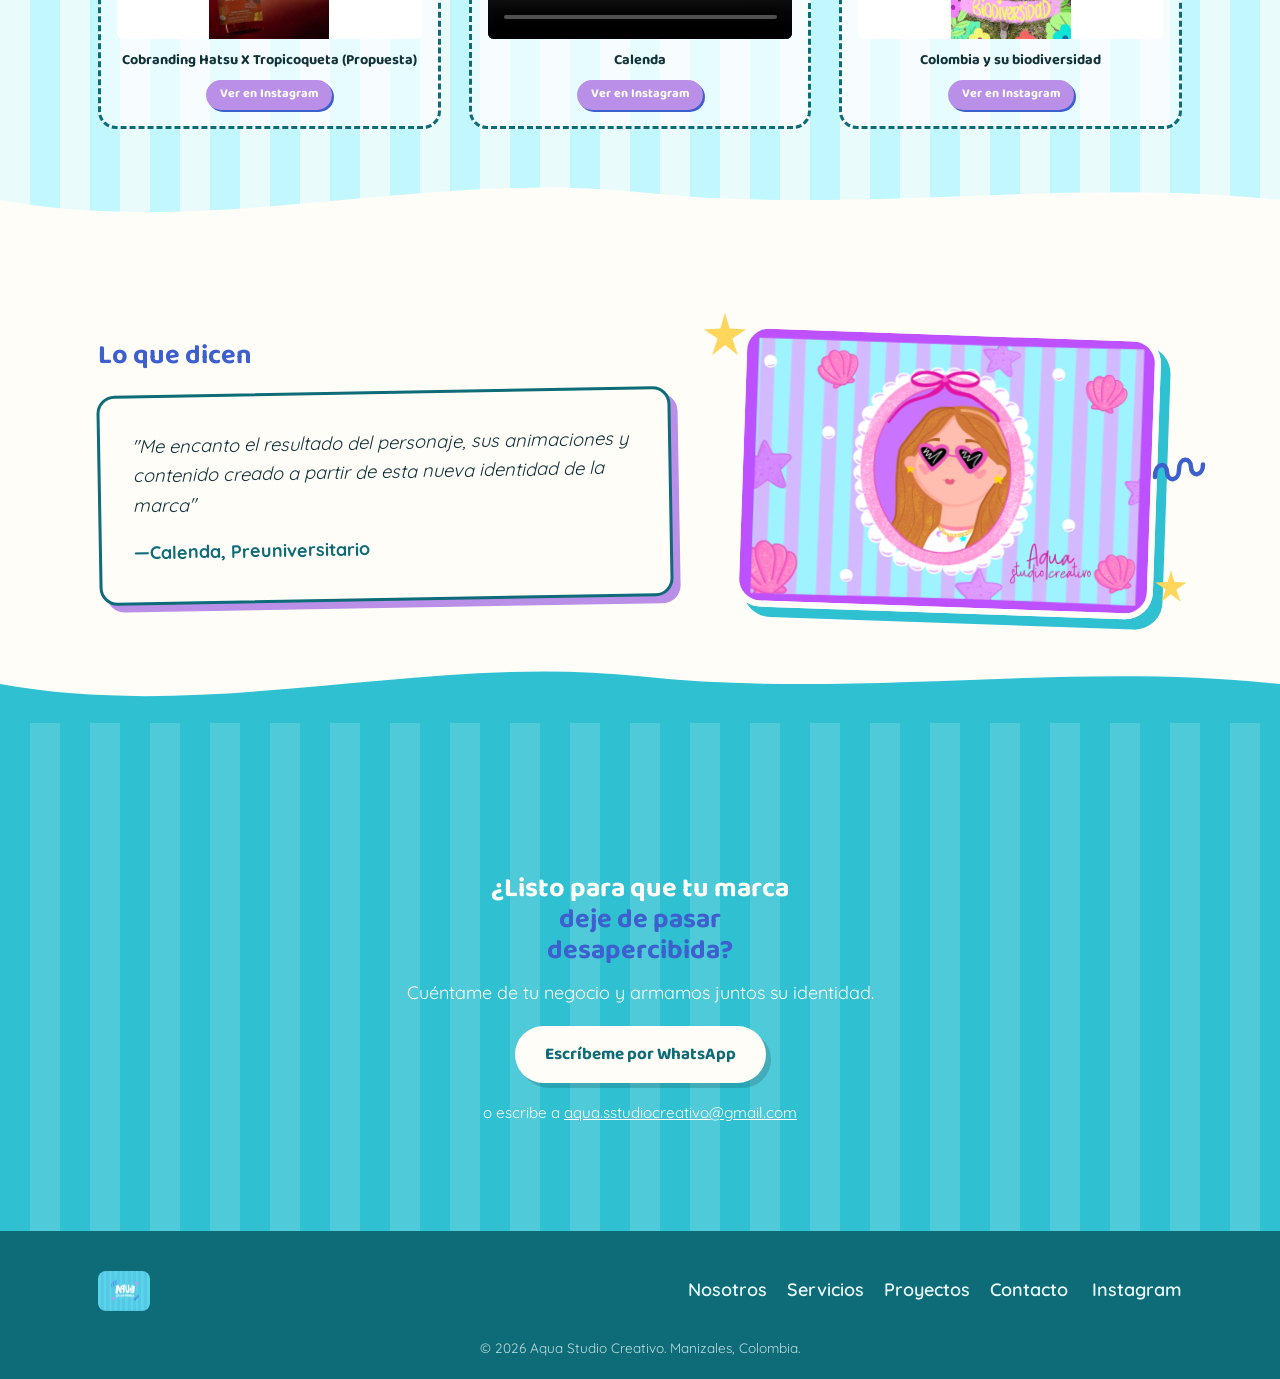
==== commit 092baecc: "Primer commit" ====
--- a/index.html
+++ b/index.html
@@ -24,7 +24,7 @@
       <a href="#servicios">Servicios</a>
       <a href="#por-que">Por qué Aqua</a>
       <a href="#proyectos">Proyectos</a>
-      <a href="#contacto">Contacto</a>
+      <a href="#contacto">Contacto</a>  
     </nav>
 
     <a href="#contacto" class="btn btn-primary btn-small nav-cta">Hablemos</a>
@@ -271,7 +271,7 @@
     <div class="wrap cta-inner">
       <h2>¿Listo para que tu marca<br><span class="highlight">deje de pasar desapercibida?</span></h2>
       <p>Cuéntame de tu negocio y armamos juntos su identidad.</p>
-      <a href="https://wa.me/3137840541" class="btn btn-light" target="_blank" rel="noopener">Escríbeme por WhatsApp</a>
+      <a href="https://wa.me/3024677023" class="btn btn-light" target="_blank" rel="noopener">Escríbeme por WhatsApp</a>
       <p class="cta-alt">o escribe a <a href="mailto:aqua.sstudiocreativo@gmail.com">aqua.sstudiocreativo@gmail.com</a></p>
     </div>
   </section>
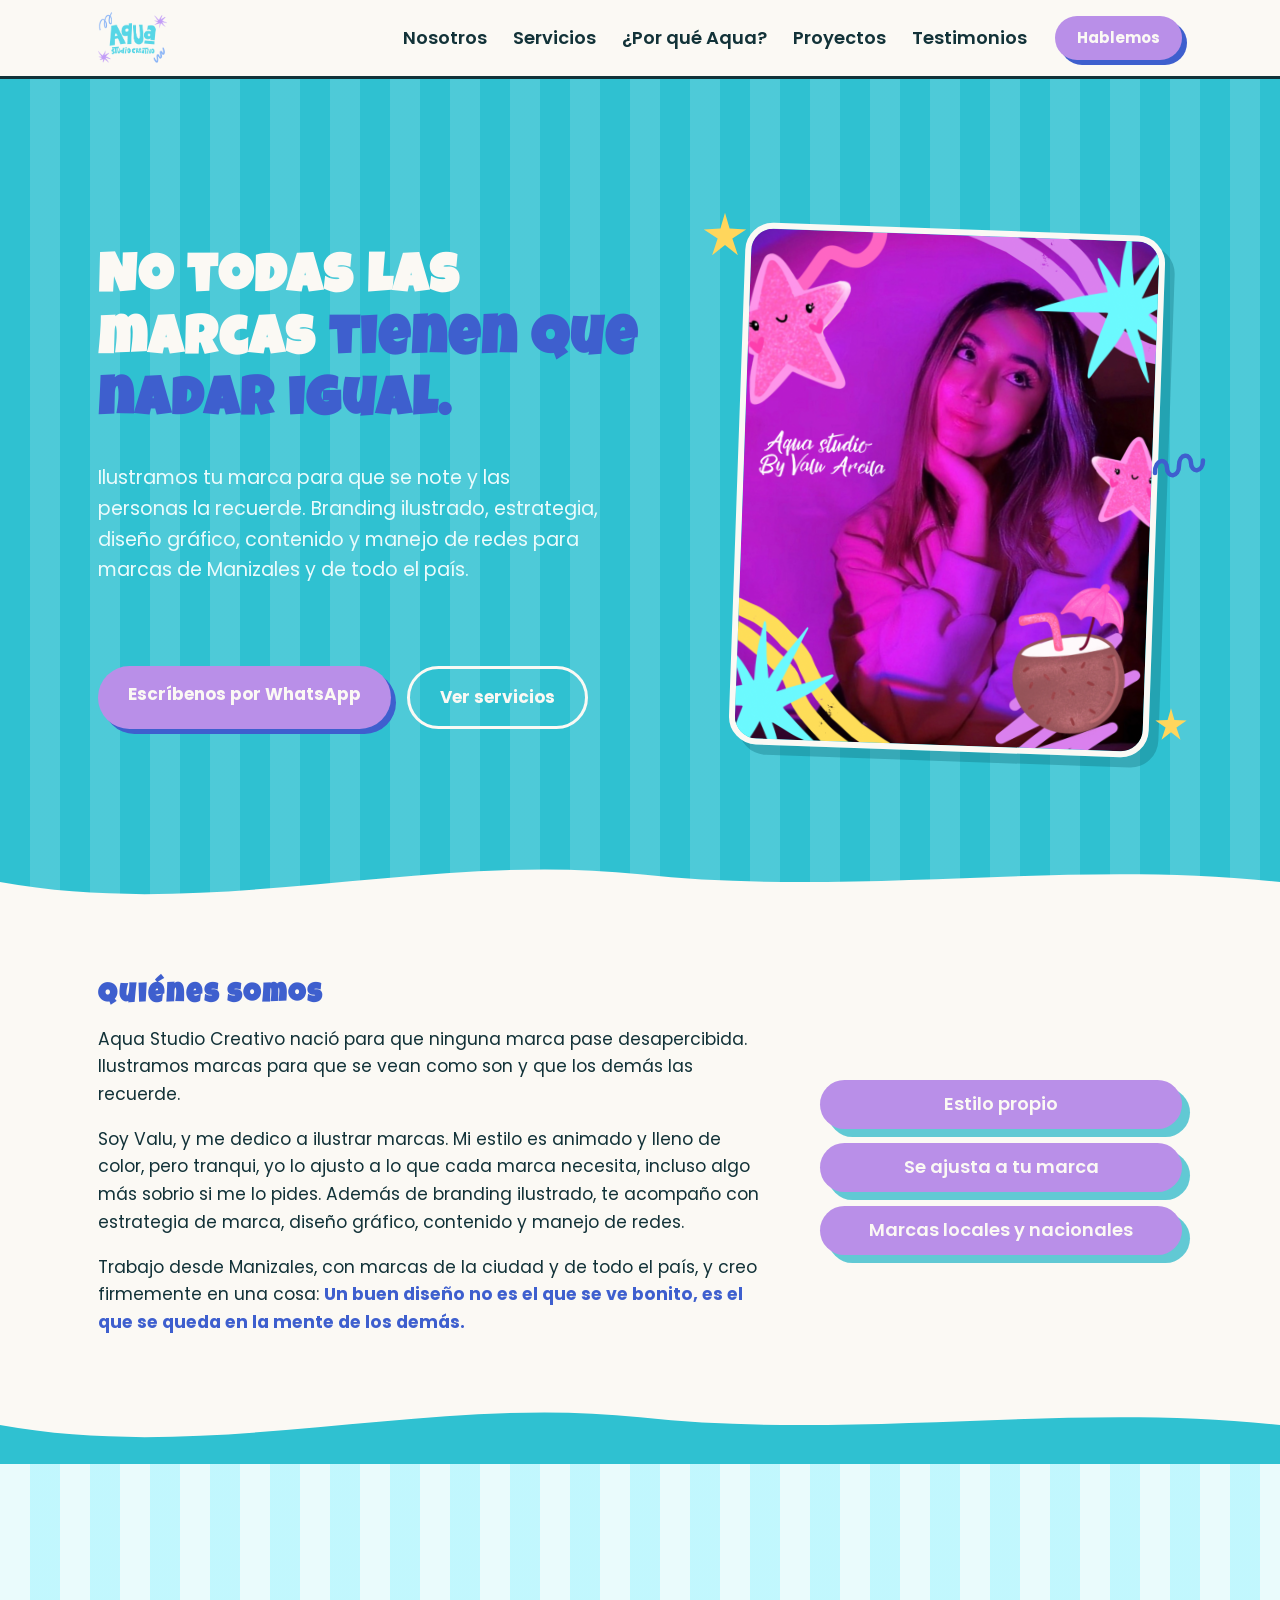
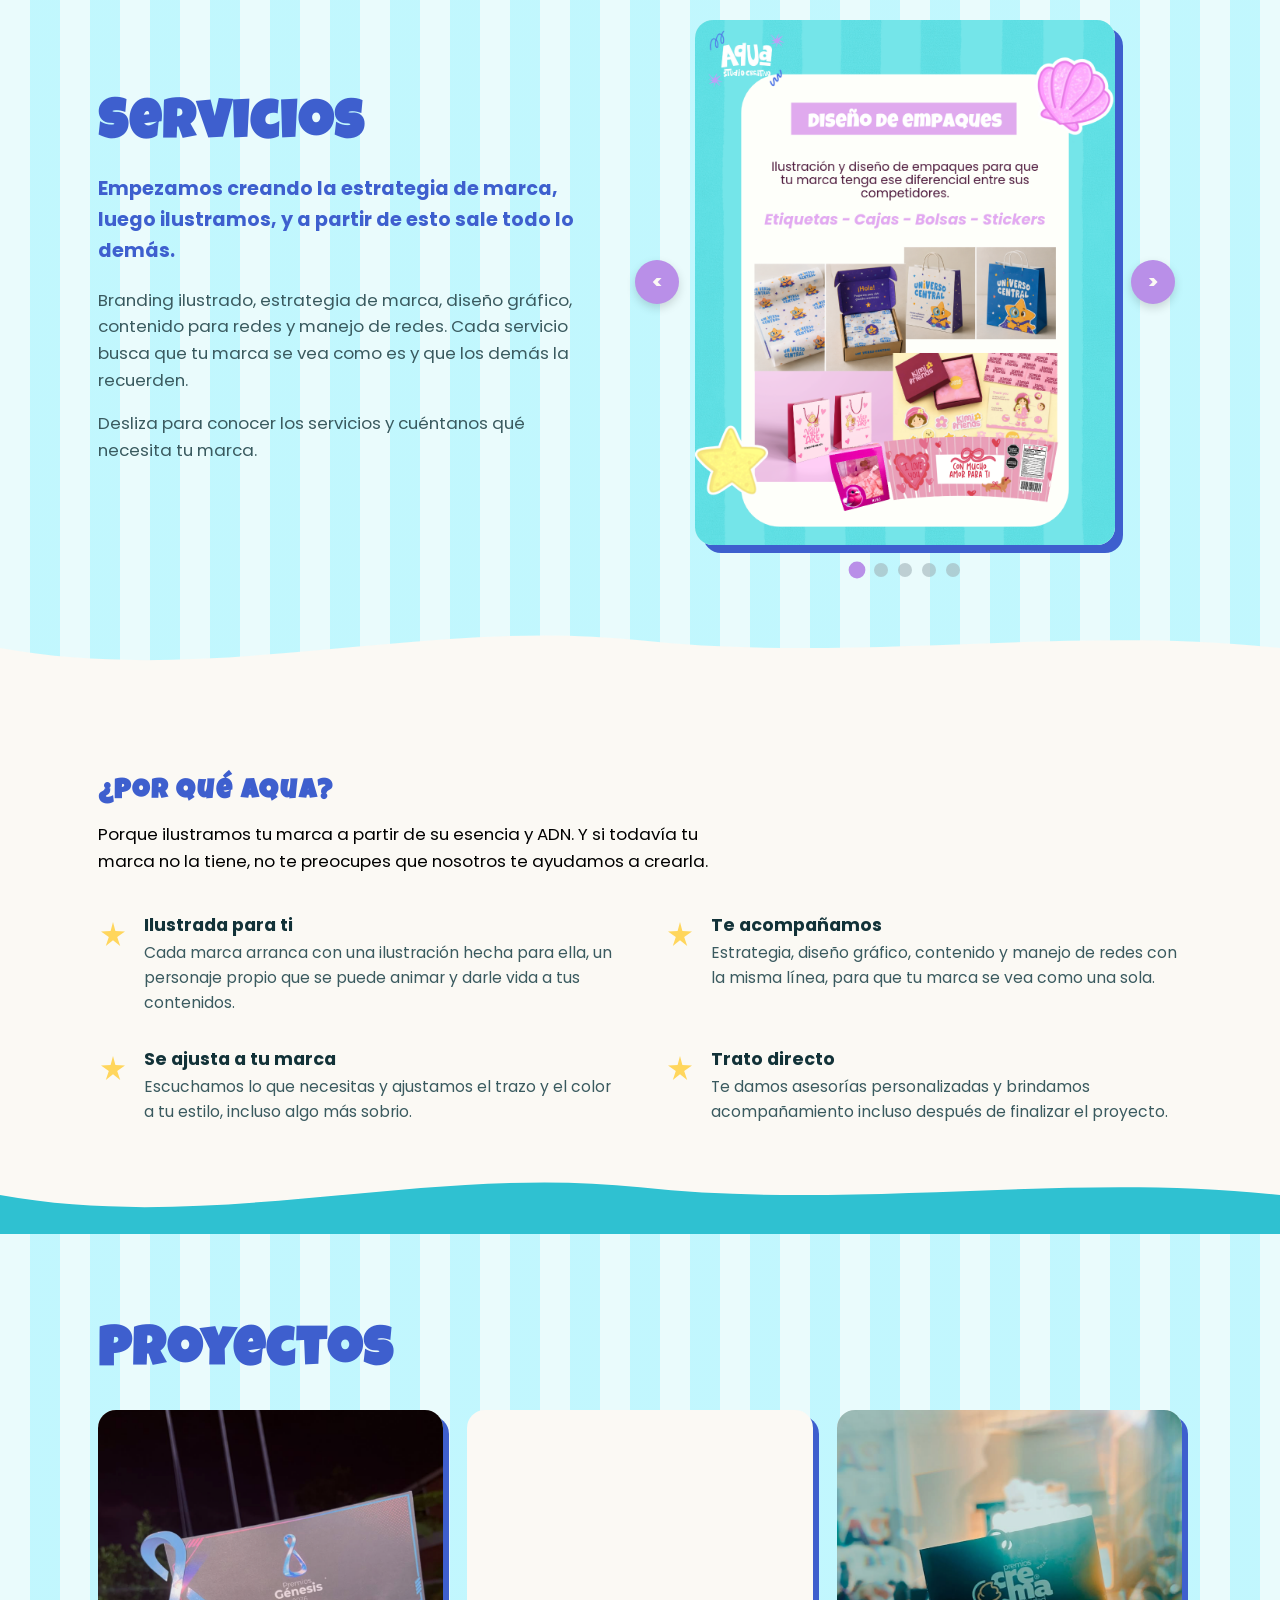
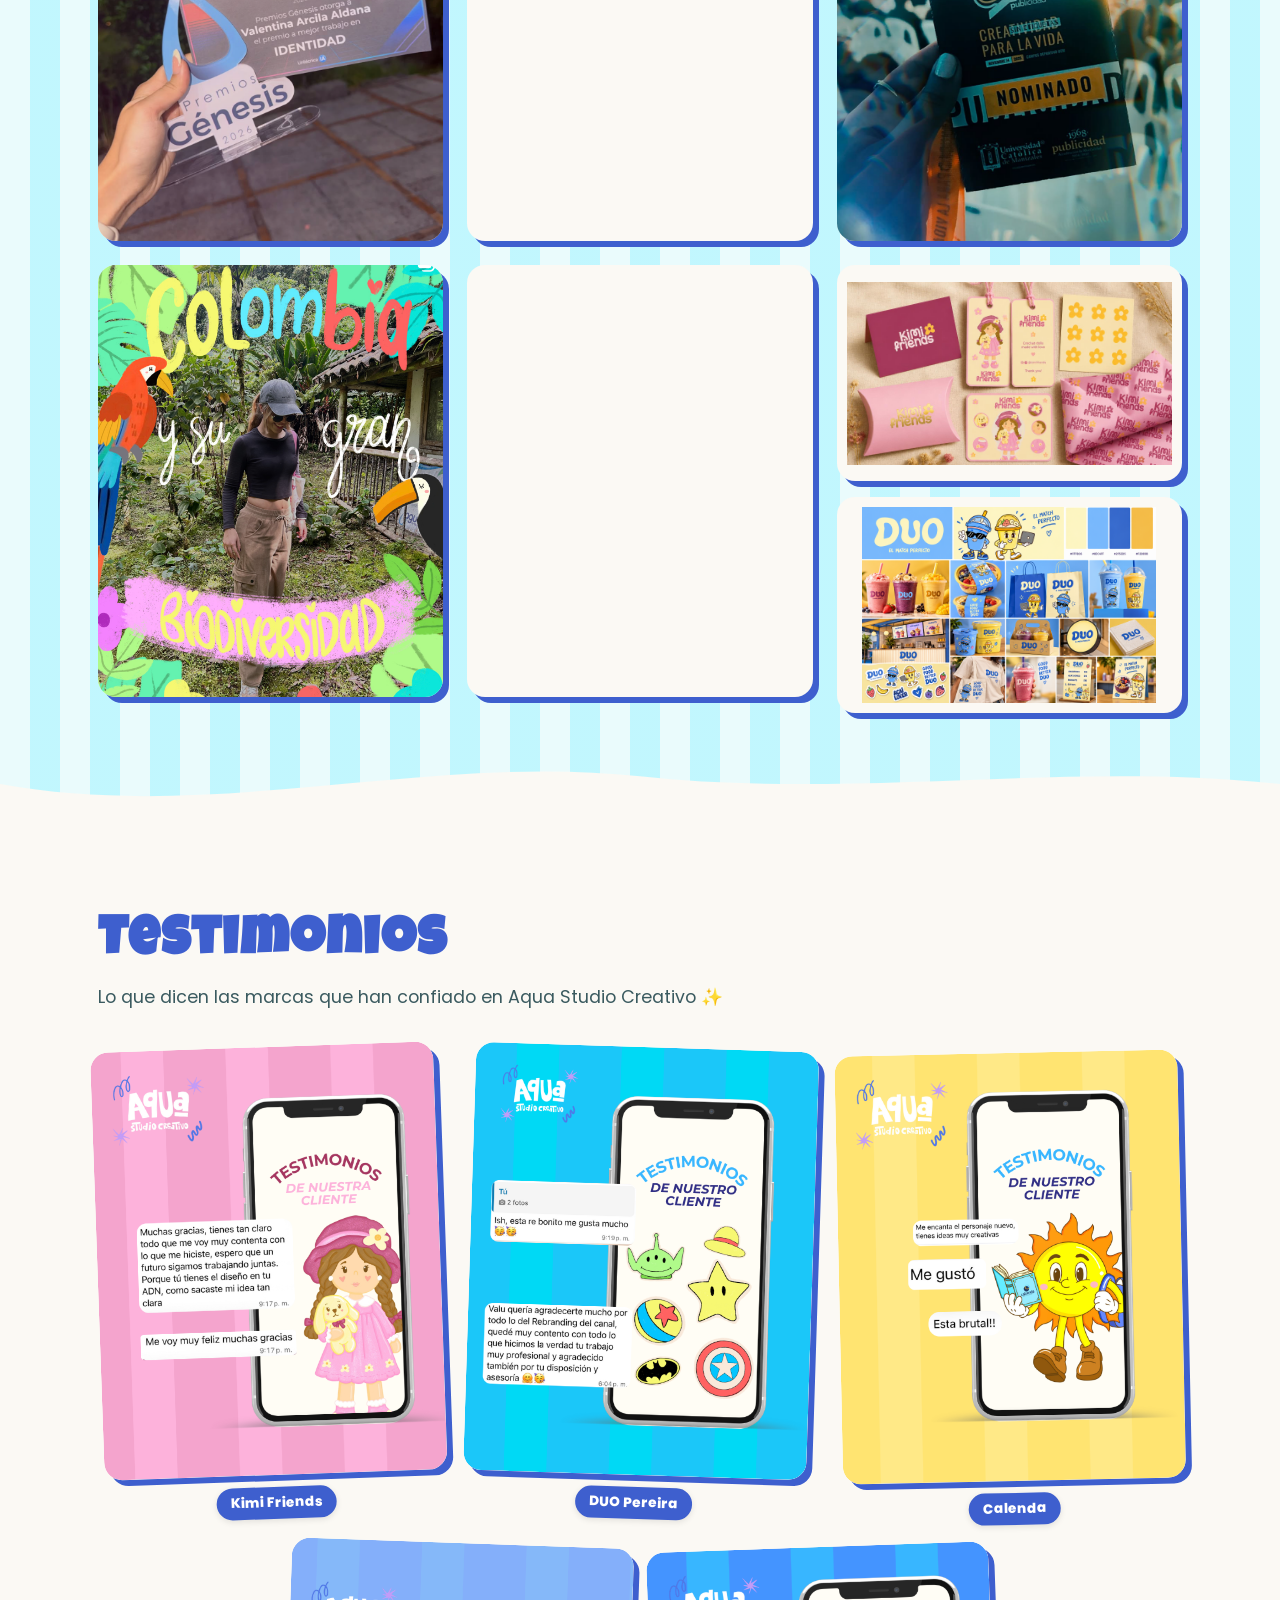
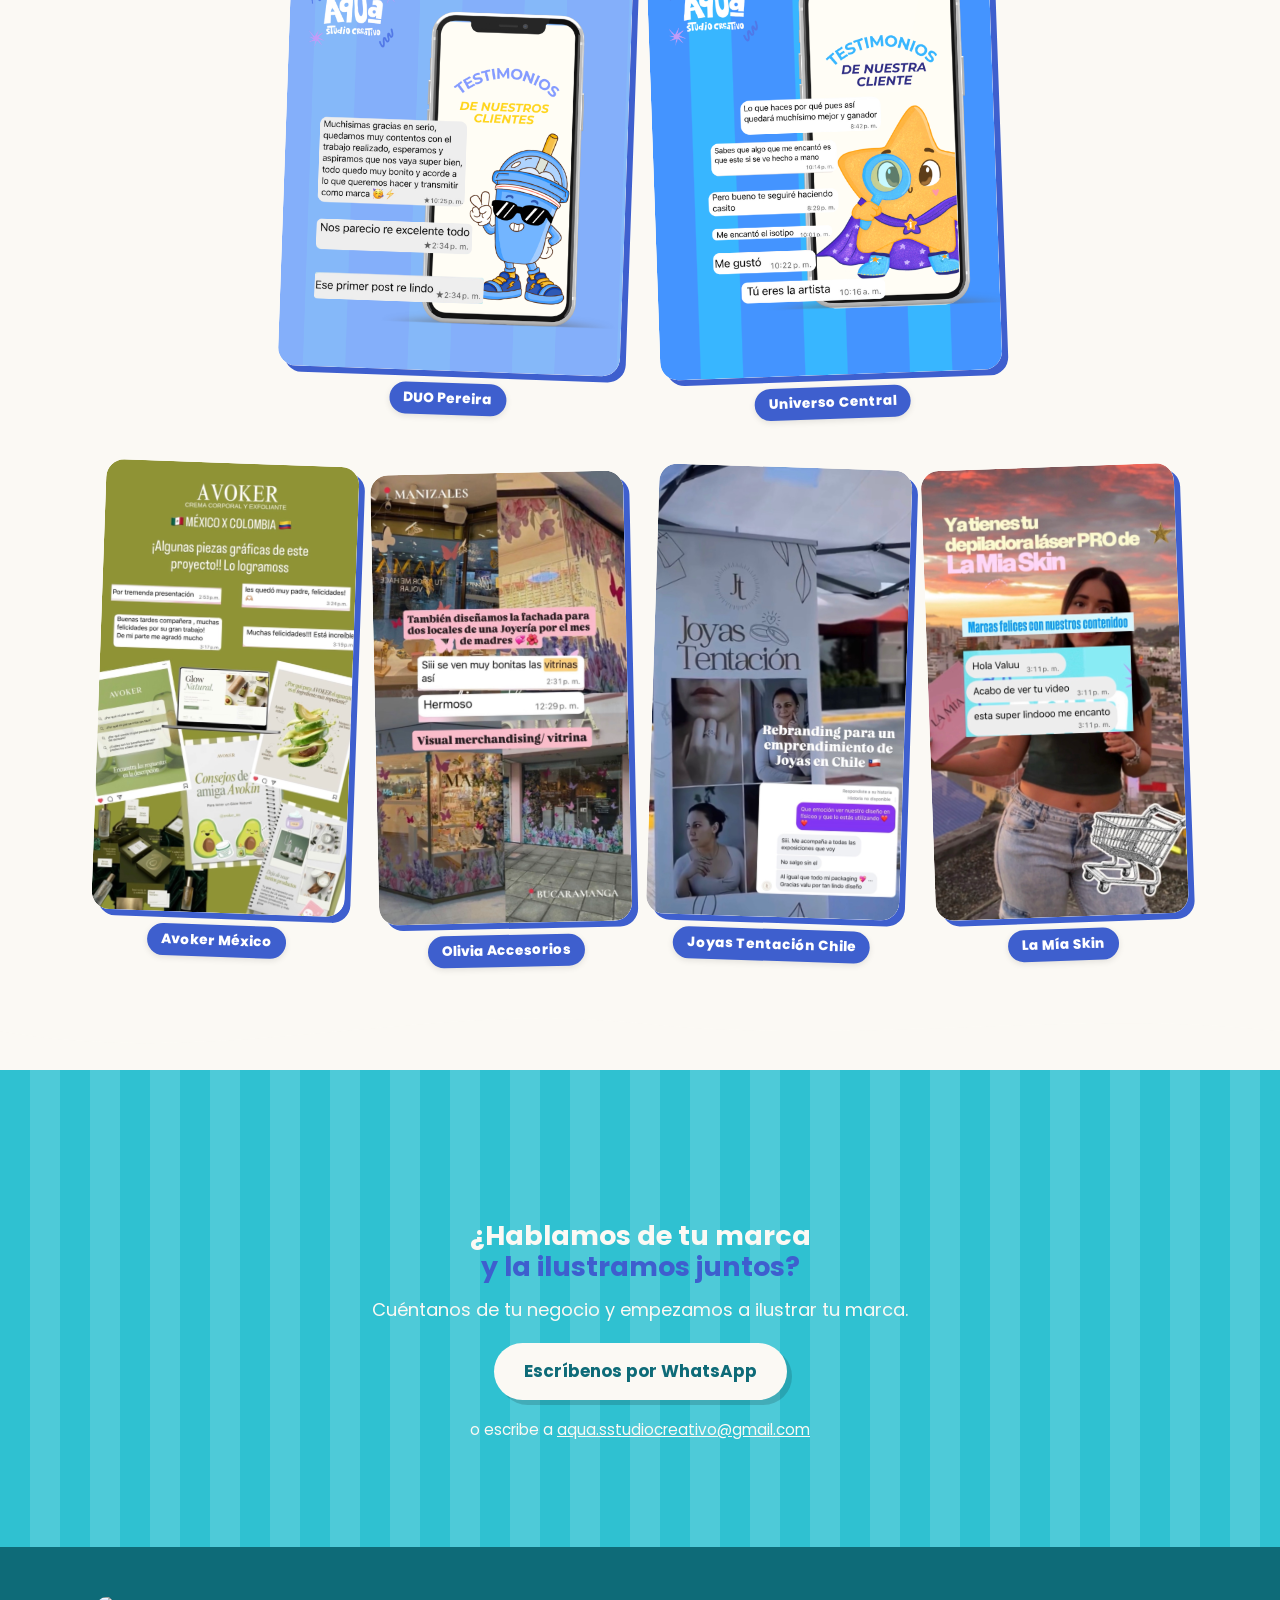
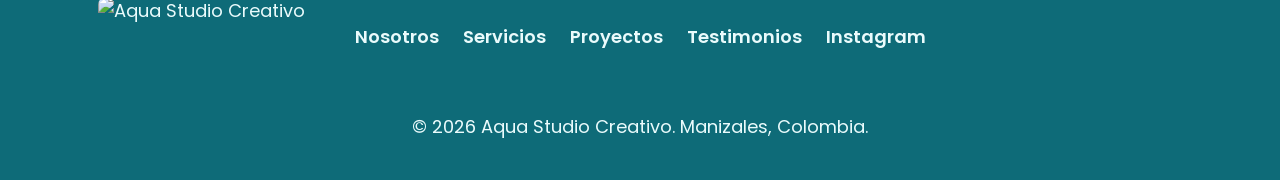
==== commit 247be195: "Actualizacion de pagina y nuevos assets" ====
--- a/index.html
+++ b/index.html
@@ -1,331 +1,647 @@
 <!DOCTYPE html>
+
 <html lang="es">
+
 <head>
+
 <meta charset="UTF-8">
+
 <meta name="viewport" content="width=device-width, initial-scale=1.0">
-<title>Aqua Studio Creativo — Branding, diseño e ilustración</title>
-<meta name="description" content="Branding, diseño gráfico, ilustración y contenido para marcas de Manizales y de todo el país que no quieren pasar desapercibidas.">
+
+<title>Aqua Studio Creativo — Branding ilustrado en Manizales</title>
+
+<meta name="description" content="Branding ilustrado para marcas de Manizales y de todo el país que quieren que la gente las recuerde. También hacemos estrategia, diseño gráfico, contenido y manejo de redes.">
+
 <link rel="preconnect" href="https://fonts.googleapis.com">
 <link rel="preconnect" href="https://fonts.gstatic.com" crossorigin>
-<link href="https://fonts.googleapis.com/css2?family=Baloo+2:wght@600;700;800&family=Quicksand:wght@500;600;700&display=swap" rel="stylesheet">
+<link href="https://fonts.googleapis.com/css2?family=Luckiest+Guy&family=Poppins:wght@400;500;600;700&display=swap" rel="stylesheet">
 <link rel="stylesheet" href="styles.css">
+
 </head>
+
 <body>
 
 <!-- ============ HEADER ============ -->
-<header class="site-header">
-  <div class="wrap header-inner">
-    <a href="#top" class="brand">
-      <img src="assets/logo.png" alt="Aqua Studio Creativo" class="brand-logo">
-    </a>
-
-    <nav class="main-nav" id="main-nav">
-      <a href="#nosotros">Nosotros</a>
-      <a href="#servicios">Servicios</a>
-      <a href="#por-que">Por qué Aqua</a>
-      <a href="#proyectos">Proyectos</a>
-      <a href="#contacto">Contacto</a>  
-    </nav>
-
-    <a href="#contacto" class="btn btn-primary btn-small nav-cta">Hablemos</a>
-
-    <button class="nav-toggle" id="nav-toggle" aria-label="Abrir menú" aria-expanded="false">
-      <span></span><span></span><span></span>
-    </button>
-  </div>
-</header>
-
-<main id="top">
+  <header class="site-header">
+    <div class="wrap header-inner">
+
+      <a href="#top" class="brand">
+        <img src="assets/logo.png" alt="Aqua Studio Creativo" class="brand-logo">
+      </a>
+
+      <!-- Menú principal actualizado -->
+      <nav class="main-nav" id="main-nav">
+        <a href="#nosotros">Nosotros</a>
+        <a href="#servicios">Servicios</a>
+        <a href="#por-que">¿Por qué Aqua?</a>
+        <a href="#proyectos">Proyectos</a>
+        <a href="#testimonios">Testimonios</a> <!-- <--- Cambiado de Contacto a Testimonios -->
+      </nav>
+
+      <!-- Botón Hablemos (Sigue mandando a la sección de contacto abajo) -->
+      <a href="#contacto" class="btn btn-primary btn-small nav-cta">Hablemos</a>
+
+      <button class="nav-toggle" id="nav-toggle" aria-label="Abrir menú" aria-expanded="false">
+        <span></span><span></span><span></span>
+      </button>
+
+    </div>
+  </header>
 
   <!-- ============ HERO ============ -->
+
   <section class="hero">
+
     <div class="wrap hero-inner">
+
       <div class="hero-copy">
-        <h1>Tu marca no tiene por qué nadar <span class="highlight">entre mil que se ven igual.</span></h1>
+
+        <h1>No todas las marcas <span class="highlight">tienen que nadar igual. </span></h1>
+
         <p class="hero-sub">
-          Branding, diseño gráfico, ilustración y contenido para negocios de Manizales
-          y de todo el país que quieren dejar de pasar desapercibidos.
+
+          
+          Ilustramos tu marca para que se note y las personas la recuerde. Branding ilustrado, estrategia,
+          diseño gráfico, contenido y manejo de redes para marcas de Manizales y de todo el país.
+
         </p>
+        
+
         <div class="hero-actions">
-          <a href="#contacto" class="btn btn-primary">Escríbeme por WhatsApp</a>
+
+          <a href="https://wa.me/573024677023?text=Hola%2C%20vi%20su%20p%C3%A1gina%20y%20quiero%20contarles%20de%20mi%20marca" class="btn btn-primary" target="_blank" rel="noopener">Escríbenos por WhatsApp</a>
+
           <a href="#servicios" class="btn btn-ghost">Ver servicios</a>
-        </div>
+
+        </div>
+
       </div>
 
       <div class="hero-art">
+
         <img src="assets/ilustracion-hero.png" alt="Ilustración de marca Aqua Studio Creativo" class="hero-img">
+
         <svg class="deco deco-star deco-star--1" viewBox="0 0 100 100" aria-hidden="true"><use href="#icon-star"/></svg>
+
         <svg class="deco deco-star deco-star--2" viewBox="0 0 100 100" aria-hidden="true"><use href="#icon-star"/></svg>
+
         <svg class="deco deco-squiggle" viewBox="0 0 120 90" aria-hidden="true"><use href="#icon-squiggle"/></svg>
-      </div>
-    </div>
-
+
+      </div>
+
+    </div>
+
+    <div class="wave wave--bottom wave-cream" aria-hidden="true">
+
+      <svg viewBox="0 0 1440 90" preserveAspectRatio="none"><path d="M0,40 C 240,90 480,0 720,30 C 960,60 1200,10 1440,40 L1440,90 L0,90 Z"></path></svg>
+
+    </div>
+
+  </section>
+
+  <!-- ============ QUIÉNES SOMOS ============ -->
+
+  <section class="section nosotros" id="nosotros">
+
+    <div class="wrap nosotros-inner">
+
+      <div class="nosotros-copy">
+
+        <h2>Quiénes somos</h2>
+
+        <p>
+
+          Aqua Studio Creativo nació para que ninguna marca  pase desapercibida. Ilustramos marcas para que se vean como son y que los demás las recuerde.
+
+        </p>
+
+        <p>
+
+          Soy Valu, y me dedico a ilustrar marcas. Mi estilo es animado y lleno de color, pero tranqui, yo lo ajusto a lo que cada marca necesita, incluso algo más sobrio si me lo pides. Además de branding ilustrado, te acompaño con estrategia de marca, diseño gráfico, contenido y manejo de redes.
+
+        </p>
+
+        <p>
+
+          Trabajo desde Manizales, con marcas de la ciudad y de todo el país, y creo firmemente en una cosa: <strong>Un buen diseño no es el que se ve
+
+          bonito, es el que se queda en la mente de los demás.</strong>
+
+        </p>
+
+      </div>
+
+      <div class="nosotros-tag">
+
+        <span class="chip">Estilo propio</span>
+
+        <span class="chip">Se ajusta a tu marca</span>
+
+        <span class="chip">Marcas locales y nacionales</span>
+
+    
+
+      </div>
+
+    </div>
+
+    <!-- Onda al final de Nosotros (conecta con Servicios que es color --aqua) -->
+
+    <div class="wave wave--bottom wave-aqua" aria-hidden="true">
+
+      <svg viewBox="0 0 1440 90" preserveAspectRatio="none"><path d="M0,40 C 240,90 480,0 720,30 C 960,60 1200,10 1440,40 L1440,90 L0,90 Z"></path></svg>
+
+    </div>
+
+  </section>
+
+<!-- ============ SERVICIOS ============ -->
+  <section class="section servicios" id="servicios">
+    <div class="wrap">
+      
+      <div class="servicios-layout">
+        
+        <!-- Columna Izquierda: Título y Textos -->
+        <div class="servicios-info">
+          <h2>Servicios</h2>
+          <p class="section-intro">Empezamos creando la estrategia de marca, luego ilustramos, y a partir de esto sale todo lo demás.</p>
+          <p>Branding ilustrado, estrategia de marca, diseño gráfico, contenido para redes y manejo de redes. Cada servicio busca que tu marca se vea como es y que los demás la recuerden.</p>
+          <p>Desliza para conocer los servicios y cuéntanos qué necesita tu marca.</p>
+        </div>
+
+        <!-- Columna Derecha: Carrusel -->
+        <div class="servicios-carrusel-col">
+          <div class="services-slider-container">
+            <button type="button" class="slider-btn prev-btn" id="prev-service" aria-label="Anterior servicio">&lt;</button>
+
+            <div class="services-slider-track-container">
+              <ul class="services-slider-track" id="services-track">
+                
+                <!-- 1. Diseño de empaques -->
+                <li class="service-slide active">
+                  <img src="assets/servicio-empaques.png" alt="Diseño de Empaques">
+                </li>
+
+                <!-- 2. Diseño de personajes -->
+                <li class="service-slide">
+                  <img src="assets/servicio-personajes.png" alt="Diseño de Personajes e Ilustraciones">
+                </li>
+
+                <!-- 3. Branding -->
+                <li class="service-slide">
+                  <img src="assets/servicio-branding.png" alt="Branding e Identidad Visual">
+                </li>
+
+                <!-- 4. Contenido y manejo -->
+                <li class="service-slide">
+                  <img src="assets/servicio-contenido.png" alt="Contenido y Manejo de Redes">
+                </li>
+
+                <!-- 5. Estrategia de marca -->
+                <li class="service-slide">
+                  <img src="assets/servicio-estrategia.png" alt="Estrategia de Marca">
+                </li>
+
+              </ul>
+            </div>
+
+            <button type="button" class="slider-btn next-btn" id="next-service" aria-label="Siguiente servicio">&gt;</button>
+          </div>
+
+          <!-- Indicadores / Punticos (5 en total) -->
+          <div class="slider-dots" id="slider-dots">
+            <span class="dot active" data-slide="0"></span>
+            <span class="dot" data-slide="1"></span>
+            <span class="dot" data-slide="2"></span>
+            <span class="dot" data-slide="3"></span>
+            <span class="dot" data-slide="4"></span>
+          </div>
+        </div>
+
+      </div>
+
+    </div>
+
+    <!-- Onda al final de Servicios -->
     <div class="wave wave--bottom wave-cream" aria-hidden="true">
       <svg viewBox="0 0 1440 90" preserveAspectRatio="none"><path d="M0,40 C 240,90 480,0 720,30 C 960,60 1200,10 1440,40 L1440,90 L0,90 Z"></path></svg>
     </div>
   </section>
-
-  <!-- ============ QUIÉNES SOMOS ============ -->
-  <section class="section nosotros" id="nosotros">
-    <div class="wrap nosotros-inner">
-      <div class="nosotros-copy">
-        <h2>Quiénes somos</h2>
-        <p>
-          Aqua Studio Creativo nació con el objetivo de diferenciar a las marcas por medio de su estilo creativo y generar recordación en cada una de ellas.
+  <!-- ============ POR QUÉ AQUA ============ -->
+
+  <section class="section por-que" id="por-que">
+
+    <div class="wrap por-que-inner">
+
+      <div class="por-que-copy">
+
+        <h2>¿Por qué Aqua?</h2>
+
+        <p class="section-intro">
+
+          Porque ilustramos tu marca a partir de su esencia y ADN. Y si todavía tu marca no la tiene, no te preocupes que nosotros te ayudamos a crearla.
+
         </p>
-        <p>
-          Soy Valu, y le doy vida a negocios a través de ilustración, branding y contenido con estilo propio, el mismo estilo animado y lleno de color que me caracteriza, pero que sé ajustar cuando el cliente necesita algo más serio o corporativo.
-        </p>
-        <p>
-          Trabaja desde Manizales, con marcas de la ciudad y de todo el país, y
-          cree firmemente en una cosa: <strong>el buen diseño no es el que se ve
-          bonito, es el que se queda en la cabeza de la gente.</strong>
-        </p>
-      </div>
-      <div class="nosotros-tag">
-        <span class="chip">Estilo propio</span>
-        <span class="chip">Ajustable a cualquier marca</span>
-        <span class="chip">Marcas locales y nacionales</span>
-
-        <!-- Imagen de la concha -->
-        <img src="assets/concha.png" alt="Concha decorativa Aqua Studio" class="nosotros-img-deco">
-      </div>
-    </div>
-    
-    <!-- Onda al final de Nosotros (conecta con Servicios que es color --aqua) -->
+
+      </div>
+
+      <ul class="diff-list">
+
+        <li>
+
+          <svg viewBox="0 0 100 100" aria-hidden="true"><use href="#icon-star-small"/></svg>
+
+          <div>
+
+            <h3>Ilustrada para ti</h3>
+
+            <p>Cada marca arranca con una ilustración hecha para ella, un personaje propio que se puede animar y darle vida a tus contenidos.</p>
+
+          </div>
+
+        </li>
+
+        <li>
+
+          <svg viewBox="0 0 100 100" aria-hidden="true"><use href="#icon-star-small"/></svg>
+
+          <div>
+
+            <h3>Te acompañamos</h3>
+
+            <p>Estrategia, diseño gráfico, contenido y manejo de redes con la misma línea, para que tu marca se vea como una sola.</p>
+
+          </div>
+
+        </li>
+
+        <li>
+
+          <svg viewBox="0 0 100 100" aria-hidden="true"><use href="#icon-star-small"/></svg>
+
+          <div>
+
+            <h3>Se ajusta a tu marca</h3>
+
+            <p>Escuchamos lo que necesitas y ajustamos el trazo y el color a tu estilo, incluso algo más sobrio.</p>
+
+          </div>
+
+        </li>
+
+        <li>
+
+          <svg viewBox="0 0 100 100" aria-hidden="true"><use href="#icon-star-small"/></svg>
+
+          <div>
+
+            <h3>Trato directo</h3>
+
+            <p>Te damos asesorías personalizadas y brindamos acompañamiento incluso después de finalizar el proyecto.</p>
+
+          </div>
+
+        </li>
+
+      </ul>
+
+    </div>
+
+    <!-- Onda al final de Por qué Aqua (conecta con Proyectos que es color --aqua) -->
+
     <div class="wave wave--bottom wave-aqua" aria-hidden="true">
+
       <svg viewBox="0 0 1440 90" preserveAspectRatio="none"><path d="M0,40 C 240,90 480,0 720,30 C 960,60 1200,10 1440,40 L1440,90 L0,90 Z"></path></svg>
-    </div>
+
+    </div>
+
   </section>
 
-  <!-- ============ SERVICIOS ============ -->
-  <section class="section servicios" id="servicios">
-    <div class="wrap">
-      <h2>Servicios</h2>
-      <p class="section-intro">Todo lo que tu marca necesita para tener cara propia, en un solo lugar.</p>
-
-      <div class="cards-grid">
-        <article class="service-card card-rot-1">
-          <svg class="service-icon" viewBox="0 0 100 100" aria-hidden="true"><use href="#icon-star"/></svg>
-          <h3>Branding</h3>
-          <p>La base: quién eres, cómo te ves y por qué la gente te va a recordar.</p>
-        </article>
-
-        <article class="service-card card-rot-2">
-          <svg class="service-icon" viewBox="0 0 100 100" aria-hidden="true"><use href="#icon-bubble"/></svg>
-          <h3>Diseño gráfico</h3>
-          <p>Piezas que comunican sin perder tu personalidad, en cualquier formato que necesites.</p>
-        </article>
-
-        <article class="service-card card-rot-3">
-          <svg class="service-icon" viewBox="0 0 100 100" aria-hidden="true"><use href="#icon-pencil"/></svg>
-          <h3>Ilustración</h3>
-          <p>Tu marca con cara propia: personajes, íconos y un estilo que nadie más tiene.</p>
-        </article>
-
-        <article class="service-card card-rot-4">
-          <svg class="service-icon" viewBox="0 0 100 100" aria-hidden="true"><use href="#icon-camera"/></svg>
-          <h3>Contenido / UGC</h3>
-          <p>Contenido real, no de banco de imágenes, para que tu marca se sienta humana en redes.</p>
-        </article>
-
-        <article class="service-card card-rot-5">
-          <svg class="service-icon" viewBox="0 0 100 100" aria-hidden="true"><use href="#icon-play"/></svg>
-          <h3>Edición de video</h3>
-          <p>Movimiento y ritmo para que tu contenido no se pierda en el scroll.</p>
-        </article>
-
-        <!-- Imagen de la Perla decorativa -->
-        <div style="display: flex; align-items: center; justify-content: center; background: transparent; border: none; box-shadow: none;">
-          <img src="assets/Perla.png" alt="Perla decorativa Aqua Studio" style="max-height: 120px; width: auto;">
-        </div>
-      </div>
-    </div>
-
-    <!-- Onda al final de Servicios (conecta con Por qué Aqua que es crema) -->
-    <div class="wave wave--bottom wave-cream" aria-hidden="true">
-      <svg viewBox="0 0 1440 90" preserveAspectRatio="none"><path d="M0,40 C 240,90 480,0 720,30 C 960,60 1200,10 1440,40 L1440,90 L0,90 Z"></path></svg>
-    </div>
-  </section>
-
-  <!-- ============ POR QUÉ AQUA ============ -->
-  <section class="section por-que" id="por-que">
-    <div class="wrap por-que-inner">
-      <div class="por-que-copy">
-        <h2>¿Por qué Aqua?</h2>
-        <p class="section-intro">
-          Porque hoy nadie más en Manizales ofrece esto todo junto.
-        </p>
-      </div>
-
-      <ul class="diff-list">
-        <li>
-          <svg viewBox="0 0 100 100" aria-hidden="true"><use href="#icon-star-small"/></svg>
-          <div>
-            <h3>Todo en un solo lugar</h3>
-            <p>Branding, diseño, ilustración y contenido, sin coordinar mil proveedores distintos.</p>
-          </div>
-        </li>
-        <li>
-          <svg viewBox="0 0 100 100" aria-hidden="true"><use href="#icon-star-small"/></svg>
-          <div>
-            <h3>Un estilo que es tuyo</h3>
-            <p>Nada de plantillas que cualquiera podría usar. Tu marca sale con cara propia.</p>
-          </div>
-        </li>
-        <li>
-          <svg viewBox="0 0 100 100" aria-hidden="true"><use href="#icon-star-small"/></svg>
-          <div>
-            <h3>Se adapta a tu negocio</h3>
-            <p>Desde lo más juguetón hasta lo más corporativo, sin perder coherencia.</p>
-          </div>
-        </li>
-        <li>
-          <svg viewBox="0 0 100 100" aria-hidden="true"><use href="#icon-star-small"/></svg>
-          <div>
-            <h3>Trato directo</h3>
-            <p>Hablas conmigo, no con un call center ni con cinco intermediarios.</p>
-          </div>
-        </li>
-      </ul>
-    </div>
-  
-    <!-- Onda al final de Por qué Aqua (conecta con Proyectos que es color --aqua) -->
-    <div class="wave wave--bottom wave-aqua" aria-hidden="true">
-      <svg viewBox="0 0 1440 90" preserveAspectRatio="none"><path d="M0,40 C 240,90 480,0 720,30 C 960,60 1200,10 1440,40 L1440,90 L0,90 Z"></path></svg>
-    </div>
-  </section>
-
-  <!-- ============ PROYECTOS / PORTAFOLIO ============ -->
+<!-- ============ PROYECTOS / PORTAFOLIO ============ -->
   <section class="section proyectos" id="proyectos">
     <div class="wrap">
       <h2>Proyectos</h2>
-      <div class="portfolio-grid">
+      
+      <!-- Galería en 3 Columnas (3 contenidos arriba / 3 abajo) -->
+      <div class="portfolio-collage">
         
-        <!-- 1. Hatsu -->
-        <div class="portfolio-placeholder">
-          <div class="portfolio-media-box">
-            <img src="assets/Hatsu.png" alt="Cobranding Hatsu X Tropicoqueta">
-          </div>
-          <p>Cobranding Hatsu X Tropicoqueta (Propuesta)</p>
-          <a href="https://www.instagram.com/p/DXfQf4JnIb5/?utm_source=ig_web_copy_link&stkn=MzRlODBiNWFlZA==/" target="_blank" rel="noopener" class="btn-proyecto">Ver en Instagram</a>
-        </div>
-
-        <!-- 2. Calenda (Video) -->
-        <div class="portfolio-placeholder">
-          <div class="portfolio-media-box portfolio-video-box">
-            <video controls playsinline>
-              <source src="assets/Video calenda.mp4" type="video/mp4">
-              Tu navegador no soporta videos HTML5.
-            </video>
-          </div>
-          <p>Calenda</p>
-          <a href="https://www.instagram.com/reel/DcbVZxjDXYE/?utm_source=ig_web_copy_link&stkn=MzRlODBiNWFlZA==" target="_blank" rel="noopener" class="btn-proyecto">Ver en Instagram</a>
-        </div>
-
-        <!-- 3. Colombia y su biodiversidad -->
-        <div class="portfolio-placeholder">
-          <div class="portfolio-media-box">
-            <img src="assets/Colombia.png" alt="Colombia y su biodiversidad">
-          </div>
-          <p>Colombia y su biodiversidad</p>
-          <a href="https://www.instagram.com/p/DbCSO-FnDjW/?utm_source=ig_web_copy_link&stkn=MzRlODBiNWFlZA==" target="_blank" rel="noopener" class="btn-proyecto">Ver en Instagram</a>
-        </div>
-
-      </div>
-    </div>
-
-    <!-- Onda al final de Proyectos (conecta con Testimonios que es crema) -->
+        <!-- FILA SUPERIOR -->
+        <!-- 1. Premio Génesis -->
+        <a href="https://www.instagram.com/p/DYZ-iSyFjlW/?utm_source=ig_web_copy_link&psln=MzRlODBiNWFlZA==&srtk=MzRlODBiNWFlZA==" target="_blank" rel="noopener" class="portfolio-item">
+          <img src="assets/premio.png" alt="Premio Génesis">
+          <div class="portfolio-overlay">
+            <div class="portfolio-text">
+              <h3>Premio Génesis</h3>
+              <p>Reconocimiento y trayectoria creativa</p>
+              <span class="click-hint">Ver en Instagram ↗</span>
+            </div>
+          </div>
+        </a>
+
+        <!-- 2. Video Calenda -->
+        <a href="https://www.instagram.com/reel/DcbVZxjDXYE/?utm_source=ig_web_copy_link&vrfl=MzRlODBiNWFlZA==&srtk=MzRlODBiNWFlZA==" target="_blank" rel="noopener" class="portfolio-item">
+          <video autoplay loop muted playsinline class="portfolio-media">
+            <source src="assets/Video calenda.mp4" type="video/mp4">
+          </video>
+          <div class="portfolio-overlay">
+            <div class="portfolio-text">
+              <h3>Calenda</h3>
+              <p>Diseño de personaje, contenido y animación</p>
+              <span class="click-hint">Ver en Instagram ↗</span>
+            </div>
+          </div>
+        </a>
+
+        <!-- 3. Otro Premio (Nominación CREMA) -->
+        <a href="https://www.instagram.com/p/DRFBnPOkbTo/?utm_source=ig_web_copy_link&vrfl=MzRlODBiNWFlZA==&srtk=MzRlODBiNWFlZA==" rel="noopener" class="portfolio-item">
+          <img src="assets/nominacion-crema.png" alt="Nominación Premios CREMA">
+          <div class="portfolio-overlay">
+            <div class="portfolio-text">
+              <h3>Nominación Premios CREMA</h3>
+              <p>Spot comercial, cuña radial y packaging</p>
+              <span class="click-hint">Ver en Instagram ↗</span>
+            </div>
+          </div>
+        </a>
+
+        <!-- FILA INFERIOR -->
+        <!-- 4. Ilustración Colombia -->
+        <a href="https://www.instagram.com/p/DbCSO-FnDjW/?utm_source=ig_web_copy_link&dlrf=MzRlODBiNWFlZA==&srtk=MzRlODBiNWFlZA==" target="_blank" rel="noopener" class="portfolio-item">
+          <img src="assets/Colombia.png" alt="Colombia y su biodiversidad">
+          <div class="portfolio-overlay">
+            <div class="portfolio-text">
+              <h3>Colombia y su biodiversidad</h3>
+              <p>Ilustración editorial y diseño conceptual</p>
+              <span class="click-hint">Ver en Instagram ↗</span>
+            </div>
+          </div>
+        </a>
+
+        <!-- 5. Intro para YouTube -->
+        <a href="https://www.instagram.com/p/Dbdz2munD6g/?utm_source=ig_web_copy_link&srtk=MzRlODBiNWFlZA==" target="_blank" rel="noopener" class="portfolio-item">
+          <video autoplay loop muted playsinline class="portfolio-media">
+            <source src="assets/intro-youtube.mp4" type="video/mp4">
+          </video>
+          <div class="portfolio-overlay">
+            <div class="portfolio-text">
+              <h3>Intro para YouTube</h3>
+              <p>Animación y motion graphics para canal</p>
+              <span class="click-hint">Ver en Instagram ↗</span>
+            </div>
+          </div>
+        </a>
+
+        <!-- 6. Unión de los dos horizontales (Kimi + DUO apilados en la 3ra columna) -->
+        <div class="portfolio-dual-horizontal">
+          
+          <a href="https://www.instagram.com/p/DeKsD41HAc2/?utm_source=ig_web_copy_link&rpxt=MzRlODBiNWFlZA==&srtk=MzRlODBiNWFlZA==" target="_blank" rel="noopener" class="portfolio-item horizontal">
+            <img src="assets/kimi-friends.png" alt="Kimi Friends">
+            <div class="portfolio-overlay">
+              <div class="portfolio-text">
+                <h3>Kimi Friends</h3>
+                <p>Ilustración de personajes</p>
+                <span class="click-hint">Ver en Instagram ↗</span>
+              </div>
+            </div>
+          </a>
+
+          <a href="https://www.instagram.com/p/De8K_nikbEm/?utm_source=ig_web_copy_link&dlrf=MzRlODBiNWFlZA==&srtk=MzRlODBiNWFlZA==" target="_blank" rel="noopener" class="portfolio-item horizontal">
+            <img src="assets/duo-pereira.png" alt="Mockups de DUO PEREIRA">
+            <div class="portfolio-overlay">
+              <div class="portfolio-text">
+                <h3>DUO PEREIRA</h3>
+                <p>Branding y mockups</p>
+                <span class="click-hint">Ver en Instagram ↗</span>
+              </div>
+            </div>
+          </a>
+
+        </div>
+
+      </div>
+    </div>
+
+    <!-- Onda al final de Proyectos -->
     <div class="wave wave--bottom wave-cream" aria-hidden="true">
       <svg viewBox="0 0 1440 90" preserveAspectRatio="none"><path d="M0,40 C 240,90 480,0 720,30 C 960,60 1200,10 1440,40 L1440,90 L0,90 Z"></path></svg>
     </div>
   </section>
 
-  <!-- ============ TESTIMONIOS ============ -->
+ <!-- ============ TESTIMONIOS ============ -->
   <section class="section testimonios" id="testimonios">
-    <div class="wrap testimonios-inner">
-      <div class="testimonios-copy">
-        <h2>Lo que dicen</h2>
-        <div class="testimonial-card">
-          <p>"Me encanto el resultado del personaje, sus animaciones y contenido creado a partir de esta nueva identidad de la marca"</p>
-          <p class="testimonial-name">—Calenda, Preuniversitario</p>
-        </div>
-      </div>
-
-      <div class="testimonios-art">
-        <img src="assets/aqua.png" alt="Ilustración de marca Aqua Studio Creativo" class="hero-img">
-        <svg class="deco deco-star deco-star--1" viewBox="0 0 100 100" aria-hidden="true"><use href="#icon-star"/></svg>
-        <svg class="deco deco-star deco-star--2" viewBox="0 0 100 100" aria-hidden="true"><use href="#icon-star"/></svg>
-        <svg class="deco deco-squiggle" viewBox="0 0 120 90" aria-hidden="true"><use href="#icon-squiggle"/></svg>
-      </div>
-    </div>
-
-    <!-- Onda al final de Testimonios (conecta con CTA Final que es aqua) -->
-    <div class="wave wave--bottom wave-aqua" aria-hidden="true">
+    <div class="wrap">
+      <h2>Testimonios</h2>
+      <p class="section-subtitle">Lo que dicen las marcas que han confiado en Aqua Studio Creativo ✨</p>
+
+      <!-- BLOQUE 1: Fila de 3 Posts Superiores (Garantiza lectura clara) -->
+      <div class="testimonios-row-3">
+
+        <!-- Post 1 -->
+        <div class="testimonio-card tilt-left">
+          <div class="testimonio-img-wrapper format-standard">
+            <img src="assets/testimonio-1.png" alt="Testimonio de Kimi Friends">
+          </div>
+          <div class="testimonio-footer">
+            <span class="testimonio-brand">Kimi Friends</span>
+          </div>
+        </div>
+
+        <!-- Post 2 -->
+        <div class="testimonio-card tilt-right">
+          <div class="testimonio-img-wrapper format-standard">
+            <img src="assets/testimonio-2.png" alt="Testimonio de DUO Pereira">
+          </div>
+          <div class="testimonio-footer">
+            <span class="testimonio-brand">DUO Pereira</span>
+          </div>
+        </div>
+
+        <!-- Post 3 -->
+        <div class="testimonio-card tilt-left-sm">
+          <div class="testimonio-img-wrapper format-standard">
+            <img src="assets/testimonio-3.png" alt="Testimonio de Calenda">
+          </div>
+          <div class="testimonio-footer">
+            <span class="testimonio-brand">Calenda</span>
+          </div>
+        </div>
+
+      </div>
+
+      <!-- BLOQUE 2: Fila de 2 Posts Centrados (Mismo tamaño amplio) -->
+      <div class="testimonios-row-2">
+
+        <!-- Post 4 -->
+        <div class="testimonio-card tilt-right-sm">
+          <div class="testimonio-img-wrapper format-standard">
+            <img src="assets/testimonio-4.png" alt="Testimonio de DUO Pereira">
+          </div>
+          <div class="testimonio-footer">
+            <span class="testimonio-brand">DUO Pereira</span>
+          </div>
+        </div>
+
+        <!-- Post 5 -->
+        <div class="testimonio-card tilt-left">
+          <div class="testimonio-img-wrapper format-standard">
+            <img src="assets/testimonio-5.png" alt="Testimonio de Universo Central">
+          </div>
+          <div class="testimonio-footer">
+            <span class="testimonio-brand">Universo Central</span>
+          </div>
+        </div>
+
+      </div>
+
+      <!-- BLOQUE 3: 4 Historias Alineadas Abajo (1080 x 1920) -->
+      <div class="testimonios-grid-story">
+
+        <!-- Historia 1 -->
+        <div class="testimonio-card tilt-right-sm">
+          <div class="testimonio-img-wrapper format-story">
+            <img src="assets/testimonio-6.png" alt="Testimonio de Avoker México">
+          </div>
+          <div class="testimonio-footer">
+            <span class="testimonio-brand">Avoker México</span>
+          </div>
+        </div>
+
+        <!-- Historia 2 -->
+        <div class="testimonio-card tilt-left-sm">
+          <div class="testimonio-img-wrapper format-story">
+            <img src="assets/testimonio-7.png" alt="Testimonio de Olivia Accesorios">
+          </div>
+          <div class="testimonio-footer">
+            <span class="testimonio-brand">Olivia Accesorios</span>
+          </div>
+        </div>
+
+        <!-- Historia 3 -->
+        <div class="testimonio-card tilt-right">
+          <div class="testimonio-img-wrapper format-story">
+            <img src="assets/testimonio-8.png" alt="Testimonio de Joyas Tentación Chile">
+          </div>
+          <div class="testimonio-footer">
+            <span class="testimonio-brand">Joyas Tentación Chile</span>
+          </div>
+        </div>
+
+        <!-- Historia 4 -->
+        <div class="testimonio-card tilt-left">
+          <div class="testimonio-img-wrapper format-story">
+            <img src="assets/testimonio-9.png" alt="Testimonio de La Mía Skin">
+          </div>
+          <div class="testimonio-footer">
+            <span class="testimonio-brand">La Mía Skin</span>
+          </div>
+        </div>
+
+      </div>
+
+    </div>
+
+    <!-- Onda al final de Testimonios -->
+    <div class="wave wave--bottom wave-cream" aria-hidden="true">
       <svg viewBox="0 0 1440 90" preserveAspectRatio="none"><path d="M0,40 C 240,90 480,0 720,30 C 960,60 1200,10 1440,40 L1440,90 L0,90 Z"></path></svg>
     </div>
   </section>
 
   <!-- ============ CTA FINAL ============ -->
+
   <section class="cta-final" id="contacto">
+
     <div class="wrap cta-inner">
-      <h2>¿Listo para que tu marca<br><span class="highlight">deje de pasar desapercibida?</span></h2>
-      <p>Cuéntame de tu negocio y armamos juntos su identidad.</p>
-      <a href="https://wa.me/3024677023" class="btn btn-light" target="_blank" rel="noopener">Escríbeme por WhatsApp</a>
+
+      <h2>¿Hablamos de tu marca<br><span class="highlight">y la ilustramos juntos?</span></h2>
+
+      <p>Cuéntanos de tu negocio y empezamos a ilustrar tu marca.</p>
+
+      <a href="https://wa.me/573024677023?text=Hola%2C%20vi%20su%20p%C3%A1gina%20y%20quiero%20contarles%20de%20mi%20marca" class="btn btn-light" target="_blank" rel="noopener">Escríbenos por WhatsApp</a>
+
       <p class="cta-alt">o escribe a <a href="mailto:aqua.sstudiocreativo@gmail.com">aqua.sstudiocreativo@gmail.com</a></p>
-    </div>
+
+    </div>
+
   </section>
 
 </main>
 
 <!-- ============ FOOTER ============ -->
-<footer class="site-footer">
-  <div class="wrap footer-inner">
-    <img src="assets/logo.png" alt="Aqua Studio Creativo" class="footer-logo">
-
-    <nav class="footer-nav">
-      <a href="#nosotros">Nosotros</a>
-      <a href="#servicios">Servicios</a>
-      <a href="#proyectos">Proyectos</a>
-      <a href="#contacto">Contacto</a>
-    </nav>
-
-    <div class="footer-social">
-      <a href="https://www.instagram.com/aquastudio.design?stkn=MXZjeWpmdDBra3Q2NQ%3D%3D&utm_source=qr" target="_blank" rel="noopener">Instagram</a>
-    </div>
-  </div>
-  <p class="footer-copy">© 2026 Aqua Studio Creativo. Manizales, Colombia.</p>
-</footer>
-
+  <footer class="site-footer">
+    <div class="wrap footer-inner">
+      <img src="assets/Logo Fondo.png" alt="Aqua Studio Creativo" class="footer-logo">
+      
+      <nav class="footer-nav">
+        <a href="#nosotros">Nosotros</a>
+        <a href="#servicios">Servicios</a>
+        <a href="#proyectos">Proyectos</a>
+        <a href="#testimonios">Testimonios</a>
+        <a href="https://www.instagram.com/aquastudio.design" target="_blank" rel="noopener">Instagram</a>
+      </nav>
+    </div>
+
+    <p class="footer-copy">© 2026 Aqua Studio Creativo. Manizales, Colombia.</p>
+  </footer>
+  
 <!-- Sprite SVG con los íconos/garabatos reutilizables -->
+
 <svg width="0" height="0" style="position:absolute" aria-hidden="true">
+
   <defs>
+
     <symbol id="icon-star" viewBox="0 0 100 100">
+
       <path d="M50 4 L60 38 L96 40 L66 60 L78 96 L50 74 L22 96 L34 60 L4 40 L40 38 Z"/>
+
     </symbol>
+
     <symbol id="icon-star-small" viewBox="0 0 100 100">
+
       <path d="M50 10 L58 40 L90 42 L64 60 L74 90 L50 71 L26 90 L36 60 L10 42 L42 40 Z"/>
+
     </symbol>
+
     <symbol id="icon-squiggle" viewBox="0 0 120 90">
+
       <path d="M6 70 C 6 40, 30 40, 30 60 C 30 80, 54 80, 54 55 C 54 30, 78 30, 78 50 C 78 70, 102 70, 102 45" fill="none" stroke="currentColor" stroke-width="9" stroke-linecap="round"/>
+
     </symbol>
+
     <symbol id="icon-bubble" viewBox="0 0 100 100">
+
       <path d="M12 20 h76 a6 6 0 0 1 6 6 v40 a6 6 0 0 1 -6 6 h-46 l-18 18 v-18 h-12 a6 6 0 0 1 -6 -6 v-40 a6 6 0 0 1 6 -6 z"/>
+
     </symbol>
+
     <symbol id="icon-pencil" viewBox="0 0 100 100">
+
       <path d="M14 86 l4-22 54-54 18 18-54 54-22 4z M64 14 l18 18"/>
+
     </symbol>
+
     <symbol id="icon-camera" viewBox="0 0 100 100">
+
       <path d="M10 30 h20 l8-10 h24 l8 10 h20 a6 6 0 0 1 6 6 v46 a6 6 0 0 1 -6 6 h-80 a6 6 0 0 1 -6 -6 v-46 a6 6 0 0 1 6 -6 z"/>
+
       <circle cx="50" cy="58" r="16" fill="#fff"/>
+
     </symbol>
+
     <symbol id="icon-play" viewBox="0 0 100 100">
+
       <circle cx="50" cy="50" r="44"/>
+
       <path d="M42 34 L70 50 L42 66 Z" fill="#fff"/>
+
     </symbol>
+
   </defs>
+
 </svg>
 
 <script src="script.js"></script>
+
 </body>
-</html>+
+</html>
+
--- a/styles.css
+++ b/styles.css
@@ -3,6 +3,8 @@
    ============================================================= */
 
 /* ---------- TOKENS ---------- */
+
+ /* ---------- TOKENS ---------- */
 :root {
   --aqua: #2FC1D1;
   --aqua-deep: #0E6B78;
@@ -12,18 +14,45 @@
   --pink: #F2A6C8;
   --yellow: #FFD65C;
   --ink: #123238;
-  --cream: #FFFDF8;
-
-  --font-display: 'Baloo 2', system-ui, sans-serif;
-  --font-body: 'Quicksand', system-ui, sans-serif;
+  --cream: #FBF9F4;
+
+  /* Nuevas tipografías */
+  --font-display: 'Luckiest Guy', system-ui, sans-serif;
+  --font-body: 'Poppins', system-ui, sans-serif;
 
   --radius-lg: 28px;
   --radius-md: 18px;
   --wrap: 1140px;
 }
 
+:root {
+  /* ... tus colores ... */
+  --font-display: 'Poppins', system-ui, sans-serif; /* <--- Base general en Poppins */
+  --font-body: 'Poppins', system-ui, sans-serif;
+  /* ... */
+}
+
+/* 1. Título del Hero (Inicio) */
+.hero-copy h1 {
+  font-family: 'Luckiest Guy', cursive;
+  font-size: clamp(2.3rem, 4.2vw, 3.4rem);
+  letter-spacing: 2px;
+  color: var(--cream);
+  max-width: 35ch;
+}
+
+/* 2, 3, 4, 5 y 6. Títulos de las Secciones (Quiénes somos, Servicios, Por qué Aqua, Proyectos, Testimonios) */
+.nosotros h2,
+.servicios h2,
+.por-que h2,
+.proyectos h2,
+.testimonios h2 {
+  font-family: 'Luckiest Guy', cursive;
+  letter-spacing: 2px;
+}
+
 /* ---------- RESET BÁSICO ---------- */
-* { box-sizing: border-box; }
+*, *::before, *::after { box-sizing: border-box; }
 html { scroll-behavior: smooth; }
 body {
   margin: 0;
@@ -151,7 +180,7 @@
   display: flex;
   gap: 16px;
   flex-wrap: wrap;
-  margin-top: 6px;
+  margin-top: 80px;
 }
 .hero-actions .btn-ghost {
   color: var(--cream);
@@ -201,7 +230,6 @@
 .wave { position: absolute; bottom: 0; left: 0; width: 100%; line-height: 0; z-index: 2; pointer-events: none; }
 .wave svg { width: 100%; height: 70px; display: block; }
 
-/* Control de colores para las ondas */
 .wave-cream path { fill: var(--cream) !important; }
 .wave-aqua path { fill: var(--aqua) !important; }
 
@@ -213,7 +241,7 @@
   display: grid;
   grid-template-columns: 1.3fr .7fr;
   gap: 50px;
-  align-items: start;
+  align-items: center; /* <--- Cambia "start" por "center" para alinearlos verticalmente a la mitad */
 }
 .nosotros h2 { color: #3E5FCE; }
 .nosotros strong { color: #3E5FCE; }
@@ -222,7 +250,8 @@
   display: flex;
   flex-direction: column;
   gap: 14px;
-  padding-top: 8px;
+  justify-content: center; /* <--- Asegura que el contenedor interno también centre sus elementos */
+  height: 100%; /* <--- Ocupa toda la altura disponible para centrarse exactamente en medio */
 }
 .chip {
   font-family: var(--font-display);
@@ -243,7 +272,7 @@
   margin-left: auto;
 }
 
-/* ---------- SERVICIOS ---------- */
+/* ---------- SERVICIOS (CARRUSEL) ---------- */
 .servicios { 
   background: repeating-linear-gradient(
     90deg,
@@ -253,41 +282,127 @@
     #a2f4ff90 60px
   ), var(--aqua-pale) !important;
 }
-.cards-grid {
-  display: grid;
-  grid-template-columns: repeat(3, 1fr);
-  gap: 34px;
-  margin-top: 46px;
-  align-items: center;
-}
 .servicios h2 { color: var(--blue) !important; }
-.service-card {
+
+.services-slider-container {
+  position: relative;
+  display: flex;
+  align-items: center;
+  justify-content: center;
+  gap: 16px;
+  margin-top: 36px;
+  max-width: 800px;
+  margin-left: auto;
+  margin-right: auto;
+}
+
+.services-slider-track-container {
+  width: 100%;
+  overflow: hidden;
+  border-radius: var(--radius-md);
+  border: none !important;
+  box-shadow: 8px 8px 0 var(--blue);
   background: var(--cream);
+}
+
+.services-slider-track {
+  display: flex;
+  transition: transform 0.4s ease-in-out;
+  margin: 0;
+  padding: 0;
+  list-style: none;
+}
+
+.service-slide {
+  min-width: 100%;
+  box-sizing: border-box;
+  display: flex;
+  justify-content: center;
+  align-items: center;
+}
+
+.service-slide img {
+  width: 100%;
+  height: auto;
+  max-height: 550px;
+  object-fit: contain;
+  display: block;
+}
+
+/* BOTONES < y > DEL CARRUSEL */
+.slider-btn {
+  background: var(--purple);
+  color: var(--cream);
   border: 3px solid var(--ink);
-  border-radius: var(--radius-md);
-  padding: 30px 26px;
-  box-shadow: 7px 7px 0 var(--aqua);
-}
-.service-icon {
-  width: 40px;
-  height: 40px;
-  fill: var(--aqua);
-  margin-bottom: 14px;
-}
-.service-card h3 { font-size: 1.25rem; margin-bottom: .3em; }
-.service-card p { font-size: .98rem; color: #3a5a5f; margin: 0; }
-.card-rot-1 { transform: rotate(-1.4deg); }
-.card-rot-2 { transform: rotate(1.1deg); }
-.card-rot-3 { transform: rotate(-.6deg); }
-.card-rot-4 { transform: rotate(1.6deg); }
-.card-rot-5 { transform: rotate(-1deg); }
-
-.service-card:nth-child(1) .service-icon { fill: var(--pink); }
-.service-card:nth-child(2) .service-icon { fill: var(--blue); }
-.service-card:nth-child(3) .service-icon { fill: var(--aqua-deep); }
-.service-card:nth-child(4) .service-icon { fill: var(--purple); }
-.service-card:nth-child(5) .service-icon { fill: var(--pink); }
-
+  border-radius: 50%;
+  width: 52px;
+  height: 52px;
+  font-family: var(--font-display);
+  font-size: 24px;
+  font-weight: 800;
+  cursor: pointer;
+  display: flex;
+  align-items: center;
+  justify-content: center;
+  box-shadow: 3px 3px 0 var(--ink);
+  transition: transform 0.15s ease, background-color 0.15s ease;
+  flex-shrink: 0;
+  z-index: 10;
+}
+
+.slider-btn:hover {
+  transform: scale(1.1);
+  background: var(--blue);
+}
+
+.slider-btn:active {
+  transform: scale(0.95);
+}
+
+/* PUNTOS INDICADORES */
+.slider-dots {
+  display: flex;
+  justify-content: center;
+  gap: 10px;
+  margin-top: 20px;
+}
+
+.slider-dots .dot {
+  width: 14px;
+  height: 14px;
+  border-radius: 50%;
+  background: rgba(14, 107, 120, 0.3);
+  border: none;
+  box-shadow: none;
+  cursor: pointer;
+  transition: background-color 0.2s ease, transform 0.2s ease;
+}
+
+.slider-dots .dot.active {
+  background: var(--purple);
+  transform: scale(1.2);
+  border: none;
+  box-shadow: none;
+}
+
+/* Puntos inactivos de color gris y sin bordes */
+.slider-dots .dot,
+.slider-dots span {
+  border: none !important;
+  outline: none !important;
+  background-color: #A0B2B7 !important; /* Un gris elegante que combina con tu paleta */
+  opacity: 0.6;
+}
+
+/* Punto activo sólido y sin bordes */
+.slider-dots .dot.active,
+.slider-dots span.active {
+  border: none !important;
+  outline: none !important;
+  background-color: var(--purple) !important; /* O el color principal que prefieras para el activo */
+  opacity: 1 !important;
+  transform: scale(1.2);
+}
 /* ---------- POR QUÉ AQUA ---------- */
 .por-que-inner { display: block; }
 .por-que h2 { color: var(--blue) !important; }
@@ -433,19 +548,59 @@
 .cta-alt { margin-top: 18px; font-size: .95rem; }
 .cta-alt a { text-decoration: underline; }
 
-/* ---------- FOOTER ---------- */
-.site-footer { background: var(--aqua-deep); color: var(--aqua-pale); padding: 40px 0 20px; }
+/* =============================================================
+   FOOTER (ENLACES E INSTAGRAM EN LA MITAD)
+   ============================================================= */
+.site-footer {
+  background: var(--aqua-deep);
+  color: var(--aqua-pale);
+  padding: 40px 0 20px;
+}
+
 .footer-inner {
-  display: flex;
-  align-items: center;
-  flex-wrap: wrap;
+  display: grid;
+  grid-template-columns: 1fr auto 1fr; /* 3 columnas: Logo izq, Menú centro, Espacio der */
+  align-items: center; /* Alineados verticalmente a la mitad */
+  padding-top: 10px;
+  padding-bottom: 20px;
+}
+
+.footer-logo {
+  height: 80px;
+  border-radius: 8px;
+  justify-self: start; /* Logo a la izquierda */
+}
+
+/* Menú de navegación (incluye Instagram) forzado al CENTRO exacto */
+.footer-nav {
+  display: flex;
+  align-items: center;
   gap: 24px;
-}
-.footer-logo { height: 40px; border-radius: 8px; }
-.footer-nav { display: flex; gap: 20px; margin-left: auto; font-weight: 600; }
-.footer-social { display: flex; gap: 18px; font-weight: 600; }
-.footer-copy { text-align: center; font-size: .85rem; opacity: .8; margin: 26px 0 0; }
-
+  justify-self: center; /* Ubica todo el bloque de botones justo en la mitad */
+  margin-left: 0;
+}
+
+.footer-nav a {
+  color: var(--aqua-pale);
+  font-weight: 600;
+  transition: opacity 0.2s ease;
+}
+
+.footer-nav a:hover {
+  opacity: 0.8;
+}
+
+.footer-social {
+  display: flex;
+  align-items: center;
+}
+
+.footer-copy {
+  text-align: center;
+  margin-top: 16px;
+  width: 100%;
+  grid-column: 1 / -1; /* El texto de copyright abarca todo el ancho abajo */
+}
 /* ---------- RESPONSIVE ---------- */
 @media (max-width: 860px) {
   .hero-inner,
@@ -453,7 +608,6 @@
   .hero-art,
   .testimonios-art { order: -1; max-width: 320px; margin: 0 auto; }
   .nosotros-inner { grid-template-columns: 1fr; }
-  .cards-grid { grid-template-columns: 1fr 1fr; }
   .diff-list { grid-template-columns: 1fr; }
   .portfolio-grid { grid-template-columns: 1fr 1fr; }
 }
@@ -472,7 +626,8 @@
   .main-nav.is-open { display: flex; }
   .nav-toggle { display: flex; margin-left: auto; }
   .nav-cta { display: none; }
-  .cards-grid { grid-template-columns: 1fr; }
+  .services-slider-container { gap: 8px; }
+  .slider-btn { width: 40px; height: 40px; font-size: 18px; }
   .portfolio-grid { grid-template-columns: 1fr; }
   .footer-inner { flex-direction: column; align-items: flex-start; }
   .footer-nav { margin-left: 0; flex-wrap: wrap; }
@@ -480,27 +635,1041 @@
 
 .highlight { color: var(--blue); }
 
-/* Control general de las ondas al fondo */
-.wave { 
-  position: absolute; 
-  bottom: 0; 
-  left: 0; 
-  width: 100%; 
-  line-height: 0; 
-  z-index: 2; 
-  pointer-events: none; 
-}
-.wave svg { 
-  width: 100%; 
-  height: 70px; 
-  display: block; 
-}
-
-/* Clases de colores para las ondas */
-.wave-cream path { 
-  fill: var(--cream) !important; 
-}
-
-.wave-aqua path { 
-  fill: var(--aqua) !important; 
+
+/* =============================================================
+   AJUSTES ESPECÍFICOS PARA CARRUSEL DE SERVICIOS (1080x1350)
+   ============================================================= */
+.services-slider-container {
+  position: relative;
+  display: flex;
+  align-items: center;
+  justify-content: center;
+  gap: 16px;
+  margin-top: 36px;
+  max-width: 440px; /* Formato vertical óptimo */
+  margin-left: auto;
+  margin-right: auto;
+}
+
+.services-slider-track-container {
+  width: 100%;
+  overflow: hidden;
+  border-radius: var(--radius-md);
+  border: none !important;
+  box-shadow: 8px 8px 0 var(--blue);
+  background: var(--cream);
+  aspect-ratio: 1080 / 1350; /* Medida exactas de catálogo */
+}
+
+.services-slider-track {
+  display: flex;
+  transition: transform 0.25s ease-in-out; /* Transición rápida */
+  margin: 0;
+  padding: 0;
+  list-style: none;
+  height: 100%;
+}
+
+.service-slide {
+  min-width: 100%;
+  height: 100%;
+  box-sizing: border-box;
+  display: flex;
+  justify-content: center;
+  align-items: center;
+}
+
+.service-slide img {
+  width: 100%;
+  height: 100%;
+  object-fit: cover;
+  display: block;
+}
+
+/* BOTONES < y > (Sin borde ni contorno pesado) */
+.slider-btn {
+  background: var(--purple);
+  color: var(--cream);
+  border: none !important; /* Quita el borde */
+  border-radius: 50%;
+  width: 44px;
+  height: 44px;
+  font-family: var(--font-display);
+  font-size: 20px;
+  font-weight: 800;
+  cursor: pointer;
+  display: flex;
+  align-items: center;
+  justify-content: center;
+  box-shadow: 0 4px 10px rgba(0, 0, 0, 0.15) !important; /* Sombra suave */
+  transition: transform 0.15s ease, background-color 0.15s ease;
+  flex-shrink: 0;
+  z-index: 10;
+}
+
+.slider-btn:hover {
+  transform: scale(1.1);
+  background: var(--blue);
+}
+
+.slider-btn:active {
+  transform: scale(0.95);
+}
+
+/* PUNTOS INDICADORES */
+.slider-dots {
+  display: flex;
+  justify-content: center;
+  gap: 10px;
+  margin-top: 20px;
+}
+
+.slider-dots .dot {
+  width: 14px;
+  height: 14px;
+  border-radius: 50%;
+  background: rgba(14, 107, 120, 0.3);
+  border: 2px solid var(--ink);
+  cursor: pointer;
+  transition: background-color 0.2s ease, transform 0.2s ease;
+}
+
+.slider-dots .dot.active {
+  background: var(--purple);
+  transform: scale(1.2);
+}
+
+@media (max-width: 620px) {
+  .services-slider-container { gap: 6px; }
+  .slider-btn { width: 36px; height: 36px; font-size: 16px; }
+}
+
+/* =============================================================
+   ESTRUCTURA DE DOS COLUMNAS PARA SERVICIOS
+   ============================================================= */
+.servicios-layout {
+  display: grid;
+  grid-template-columns: 1fr 1.1fr; /* Texto a la izquierda, carrusel más grande a la derecha */
+  align-items: center;
+  gap: 40px;
+  margin-top: 30px;
+}
+
+.servicios-info {
+  display: flex;
+  flex-direction: column;
+  gap: 16px;
+}
+
+.servicios-info .section-intro {
+  font-size: 1.2rem;
+  font-weight: 700;
+  color: var(--blue);
+  margin-bottom: 0;
+}
+
+.servicios-info p {
+  font-size: 1.05rem;
+  color: #3a5a5f;
+  margin: 0;
+  line-height: 1.6;
+}
+
+/* Carrusel más grande a la derecha */
+.services-slider-container {
+  position: relative;
+  display: flex;
+  align-items: center;
+  justify-content: center;
+  gap: 16px;
+  width: 100%;
+  max-width: 520px; /* Tamaño aumentado para que luzca imponente a la derecha */
+  margin-left: auto;
+  margin-right: auto;
+}
+
+.services-slider-track-container {
+  width: 100%;
+  overflow: hidden;
+  border-radius: var(--radius-md);
+  border: none !important;
+  box-shadow: 8px 8px 0 var(--blue);
+  background: var(--cream);
+  aspect-ratio: 1080 / 1350; /* Mantiene la proporción exacta de la imagen */
+}
+
+.services-slider-track {
+  display: flex;
+  transition: transform 0.25s ease-in-out;
+  margin: 0;
+  padding: 0;
+  list-style: none;
+  height: 100%;
+}
+
+.service-slide {
+  min-width: 100%;
+  height: 100%;
+  box-sizing: border-box;
+  display: flex;
+  justify-content: center;
+  align-items: center;
+}
+
+.service-slide img {
+  width: 100%;
+  height: 100%;
+  object-fit: cover;
+  display: block;
+}
+
+/* BOTONES < y > (Sin contorno y limpios) */
+.slider-btn {
+  background: var(--purple);
+  color: var(--cream);
+  border: none !important;
+  border-radius: 50%;
+  width: 44px;
+  height: 44px;
+  font-family: var(--font-display);
+  font-size: 20px;
+  font-weight: 800;
+  cursor: pointer;
+  display: flex;
+  align-items: center;
+  justify-content: center;
+  box-shadow: 0 4px 10px rgba(0, 0, 0, 0.15) !important;
+  transition: transform 0.15s ease, background-color 0.15s ease;
+  flex-shrink: 0;
+  z-index: 10;
+}
+
+.slider-btn:hover {
+  transform: scale(1.1);
+  background: var(--blue);
+}
+
+.slider-btn:active {
+  transform: scale(0.95);
+}
+
+/* PUNTOS INDICADORES */
+.slider-dots {
+  display: flex;
+  justify-content: center;
+  gap: 10px;
+  margin-top: 24px;
+}
+
+.slider-dots .dot {
+  width: 14px;
+  height: 14px;
+  border-radius: 50%;
+  background: rgba(14, 107, 120, 0.3);
+  border: 2px solid var(--ink);
+  cursor: pointer;
+  transition: background-color 0.2s ease, transform 0.2s ease;
+}
+
+.slider-dots .dot.active {
+  background: var(--purple);
+  transform: scale(1.2);
+}
+
+/* RESPONSIVE: En pantallas medianas y móviles se apila verticalmente */
+@media (max-width: 860px) {
+  .servicios-layout {
+    grid-template-columns: 1fr;
+    gap: 30px;
+  }
+  .servicios-info {
+    text-align: center;
+  }
+}
+
+@media (max-width: 620px) {
+  .services-slider-container { gap: 6px; }
+  .slider-btn { width: 36px; height: 36px; font-size: 16px; }
+}
+
+/* =============================================================
+   ESTRUCTURA Y TAMAÑOS DE SERVICIOS (MODIFICADO)
+   ============================================================= */
+.servicios-layout {
+  display: grid;
+  grid-template-columns: 1fr 1.15fr; /* Da más espacio a la derecha para el carrusel grande */
+  align-items: center;
+  gap: 50px;
+}
+
+.servicios-info {
+  display: flex;
+  flex-direction: column;
+  gap: 16px;
+}
+
+.servicios-info h2 {
+  font-size: clamp(2.4rem, 4.2vw, 3.4rem);
+  color: var(--blue) !important;
+  margin-bottom: 0px; /* Sube el párrafo al reducir el margen del título */
+}
+
+.servicios-info .section-intro {
+  font-size: 1.2rem;
+  font-weight: 700;
+  color: var(--blue);
+  margin-bottom: 4px;
+}
+
+.servicios-info p {
+  font-size: 1.05rem;
+  color: #3a5a5f;
+  margin: 0;
+  line-height: 1.6;
+}
+
+/* Columna Derecha: Carrusel más grande */
+.servicios-carrusel-col {
+  display: flex;
+  flex-direction: column;
+  align-items: center;
+  width: 100%;
+}
+
+.services-slider-container {
+  position: relative;
+  display: flex;
+  align-items: center;
+  justify-content: center;
+  gap: 16px;
+  width: 100%;
+  max-width: 540px; /* Tamaño del recuadro aumentado considerablemente */
+}
+
+.services-slider-track-container {
+  width: 100%;
+  overflow: hidden;
+  border-radius: var(--radius-md);
+  border: none !important;
+  box-shadow: 8px 8px 0 var(--blue);
+  background: var(--cream);
+  aspect-ratio: 1080 / 1350; /* Mantiene la proporción exacta 1080x1350 */
+}
+
+.services-slider-track {
+  display: flex;
+  transition: transform 0.25s ease-in-out;
+  margin: 0;
+  padding: 0;
+  list-style: none;
+  height: 100%;
+}
+
+.service-slide {
+  min-width: 100%;
+  height: 100%;
+  box-sizing: border-box;
+  display: flex;
+  justify-content: center;
+  align-items: center;
+}
+
+.service-slide img {
+  width: 100%;
+  height: 100%;
+  object-fit: cover;
+  display: block;
+}
+
+/* BOTONES < y > (Sin contorno) */
+.slider-btn {
+  background: var(--purple);
+  color: var(--cream);
+  border: none !important;
+  border-radius: 50%;
+  width: 44px;
+  height: 44px;
+  font-family: var(--font-display);
+  font-size: 20px;
+  font-weight: 800;
+  cursor: pointer;
+  display: flex;
+  align-items: center;
+  justify-content: center;
+  box-shadow: 0 4px 10px rgba(0, 0, 0, 0.15) !important;
+  transition: transform 0.15s ease, background-color 0.15s ease;
+  flex-shrink: 0;
+  z-index: 10;
+}
+
+.slider-btn:hover {
+  transform: scale(1.1);
+  background: var(--blue);
+}
+
+.slider-btn:active {
+  transform: scale(0.95);
+}
+
+/* PUNTOS INDICADORES */
+.slider-dots {
+  display: flex;
+  justify-content: center;
+  gap: 10px;
+  margin-top: 18px;
+}
+
+.slider-dots .dot {
+  width: 14px;
+  height: 14px;
+  border-radius: 50%;
+  background: rgba(14, 107, 120, 0.3);
+  border: 2px solid var(--ink);
+  cursor: pointer;
+  transition: background-color 0.2s ease, transform 0.2s ease;
+}
+
+.slider-dots .dot.active {
+  background: var(--purple);
+  transform: scale(1.2);
+}
+
+/* RESPONSIVE */
+@media (max-width: 860px) {
+  .servicios-layout {
+    grid-template-columns: 1fr;
+    gap: 30px;
+  }
+  .servicios-info {
+    text-align: center;
+  }
+}
+
+@media (max-width: 620px) {
+  .services-slider-container { gap: 6px; max-width: 100%; }
+  .slider-btn { width: 36px; height: 36px; font-size: 16px; }
+}
+
+/* =============================================================
+   GALERÍA COLLAGE CON EFECTO HOVER
+   ============================================================= */
+.portfolio-collage {
+  display: grid;
+  grid-template-columns: repeat(3, 1fr);
+  gap: 24px;
+  margin-top: 36px;
+}
+
+.portfolio-item {
+  position: relative;
+  display: block;
+  aspect-ratio: 4 / 5; /* Proporción uniforme y estética para las fotos */
+  border-radius: var(--radius-md);
+  overflow: hidden;
+  border: none !important;
+  box-shadow: 6px 6px 0 var(--blue);
+  background: #000;
+  cursor: pointer;
+  transition: transform 0.3s ease, box-shadow 0.3s ease;
+}
+
+.portfolio-item:hover {
+  transform: translateY(-5px);
+  box-shadow: 10px 10px 0 var(--purple);
+}
+
+/* Imágenes y videos de fondo */
+.portfolio-item img,
+.portfolio-item video {
+  width: 100%;
+  height: 100%;
+  object-fit: cover;
+  display: block;
+  transition: transform 0.4s ease;
+}
+
+.portfolio-item:hover img,
+.portfolio-item:hover video {
+  transform: scale(1.08); /* Sutil efecto de zoom al pasar el mouse */
+}
+
+/* Capa azul de opacidad (Overlay) */
+.portfolio-overlay {
+  position: absolute;
+  top: 0;
+  left: 0;
+  width: 100%;
+  height: 100%;
+  background: rgba(14, 107, 120, 0.88); /* Azul marca con opacidad */
+  display: flex;
+  align-items: center;
+  justify-content: center;
+  padding: 24px;
+  box-sizing: border-box;
+  opacity: 0; /* Oculto por defecto */
+  transition: opacity 0.3s ease;
+  text-align: center;
+}
+
+/* Mostrar la capa al pasar el ratón */
+.portfolio-item:hover .portfolio-overlay {
+  opacity: 1;
+}
+
+/* Textos blancos dentro del overlay */
+.portfolio-text h3 {
+  color: #ffffff;
+  font-family: var(--font-display);
+  font-size: 1.35rem;
+  margin: 0 0 8px 0;
+  line-height: 1.25;
+}
+
+.portfolio-text p {
+  color: #eafbfc;
+  font-size: 0.95rem;
+  margin: 0 0 16px 0;
+}
+
+.click-hint {
+  display: inline-block;
+  font-family: var(--font-display);
+  font-size: 0.85rem;
+  font-weight: 700;
+  color: var(--yellow);
+  border: 2px solid var(--yellow);
+  padding: 6px 14px;
+  border-radius: 999px;
+  text-transform: uppercase;
+  letter-spacing: 0.5px;
+}
+
+/* Responsivo para tablets y celulares */
+@media (max-width: 860px) {
+  .portfolio-collage {
+    grid-template-columns: repeat(2, 1fr);
+  }
+}
+
+@media (max-width: 580px) {
+  .portfolio-collage {
+    grid-template-columns: 1fr;
+  }
+}
+/* =============================================================
+   GALERÍA COLLAGE DE PROYECTOS (6 ITEMS)
+   ============================================================= */
+.proyectos h2 {
+  font-size: clamp(2.4rem, 4.2vw, 3.4rem); /* Título grande a juego con Servicios */
+  color: var(--blue) !important;
+  margin-bottom: 24px;
+}
+
+.portfolio-collage {
+  display: grid;
+  grid-template-columns: repeat(3, 1fr);
+  gap: 24px;
+  margin-top: 20px;
+}
+
+.portfolio-item {
+  position: relative;
+  display: block;
+  aspect-ratio: 4 / 5; /* Formato vertical proporcionado y compacto */
+  border-radius: var(--radius-md);
+  overflow: hidden;
+  border: 3px solid var(--ink);
+  box-shadow: 6px 6px 0 var(--blue);
+  background: #000;
+  cursor: pointer;
+  transition: transform 0.3s ease, box-shadow 0.3s ease;
+}
+
+.portfolio-item:hover {
+  transform: translateY(-5px);
+  box-shadow: 10px 10px 0 var(--purple);
+}
+
+/* Imágenes y videos de fondo */
+.portfolio-item img,
+.portfolio-item video {
+  width: 100%;
+  height: 100%;
+  object-fit: cover;
+  display: block;
+  transition: transform 0.4s ease;
+}
+
+.portfolio-item:hover img,
+.portfolio-item:hover video {
+  transform: scale(1.08);
+}
+
+/* Capa azul de opacidad */
+.portfolio-overlay {
+  position: absolute;
+  top: 0;
+  left: 0;
+  width: 100%;
+  height: 100%;
+  background: rgba(14, 107, 120, 0.88); /* Azul profundo de la marca */
+  display: flex;
+  align-items: center;
+  justify-content: center;
+  padding: 20px;
+  box-sizing: border-box;
+  opacity: 0;
+  transition: opacity 0.3s ease;
+  text-align: center;
+}
+
+.portfolio-item:hover .portfolio-overlay {
+  opacity: 1;
+}
+
+/* Textos blancos y detalles */
+.portfolio-text h3 {
+  color: #ffffff;
+  font-family: var(--font-display);
+  font-size: 1.25rem;
+  margin: 0 0 6px 0;
+  line-height: 1.2;
+}
+
+.portfolio-text p {
+  color: #eafbfc;
+  font-size: 0.9rem;
+  margin: 0 0 14px 0;
+}
+
+/* Botón flotante con fondo en azul oscuro acorde al título */
+.click-hint {
+  display: inline-block;
+  font-family: var(--font-display);
+  font-size: 0.8rem;
+  font-weight: 700;
+  color: #ffffff;
+  background: var(--blue); /* Azul oscuro de los títulos */
+  border: 2px solid #ffffff;
+  padding: 5px 12px;
+  border-radius: 999px;
+  text-transform: uppercase;
+  letter-spacing: 0.5px;
+  transition: background-color 0.15s ease;
+}
+
+.click-hint:hover {
+  background: var(--ink);
+}
+
+/* Responsivo */
+@media (max-width: 860px) {
+  .portfolio-collage {
+    grid-template-columns: repeat(2, 1fr);
+  }
+}
+
+@media (max-width: 580px) {
+  .portfolio-collage {
+    grid-template-columns: 1fr;
+  }
+}
+
+/* =============================================================
+   GALERÍA COLLAGE DE PROYECTOS (6 ITEMS)
+   ============================================================= */
+.proyectos h2 {
+  font-size: clamp(2.4rem, 4.2vw, 3.4rem);
+  color: var(--blue) !important;
+  margin-bottom: 24px;
+}
+
+.portfolio-collage {
+  display: grid;
+  grid-template-columns: repeat(3, 1fr);
+  gap: 24px;
+  margin-top: 20px;
+}
+
+.portfolio-item {
+  position: relative;
+  display: block;
+  aspect-ratio: 4 / 5; /* Formato vertical estándar para la mayoría */
+  border-radius: var(--radius-md);
+  overflow: hidden;
+  border: 3px solid var(--ink);
+  box-shadow: 6px 6px 0 var(--blue);
+  background: var(--cream); /* Fondo crema para las horizontales si sobra espacio */
+  cursor: pointer;
+  transition: transform 0.3s ease, box-shadow 0.3s ease;
+}
+
+/* MODIFICACIÓN ESPECIAL PARA KIMI FRIENDS Y DUO PEREIRA (Horizontales) */
+.portfolio-item.horizontal {
+  aspect-ratio: 16 / 10; /* Formato horizontal elegante */
+}
+
+.portfolio-item:hover {
+  transform: translateY(-5px);
+  box-shadow: 10px 10px 0 var(--purple);
+}
+
+/* Imágenes y videos de fondo */
+.portfolio-item img,
+.portfolio-item video {
+  width: 100%;
+  height: 100%;
+  object-fit: cover;
+  display: block;
+  transition: transform 0.4s ease;
+}
+
+/* Para que las horizontales muestren la imagen completa sin recortarse */
+.portfolio-item.horizontal img {
+  object-fit: contain; 
+  padding: 10px; /* Margen interno opcional para que resalten más */
+}
+
+.portfolio-item:hover img,
+.portfolio-item:hover video {
+  transform: scale(1.08);
+}
+
+/* Capa azul de opacidad */
+.portfolio-overlay {
+  position: absolute;
+  top: 0;
+  left: 0;
+  width: 100%;
+  height: 100%;
+  background: rgba(14, 107, 120, 0.88);
+  display: flex;
+  align-items: center;
+  justify-content: center;
+  padding: 20px;
+  box-sizing: border-box;
+  opacity: 0;
+  transition: opacity 0.3s ease;
+  text-align: center;
+}
+
+.portfolio-item:hover .portfolio-overlay {
+  opacity: 1;
+}
+
+/* Textos blancos y detalles */
+.portfolio-text h3 {
+  color: #ffffff;
+  font-family: var(--font-display);
+  font-size: 1.25rem;
+  margin: 0 0 6px 0;
+  line-height: 1.2;
+}
+
+.portfolio-text p {
+  color: #eafbfc;
+  font-size: 0.9rem;
+  margin: 0 0 14px 0;
+}
+
+/* Botón flotante */
+.click-hint {
+  display: inline-block;
+  font-family: var(--font-display);
+  font-size: 0.8rem;
+  font-weight: 700;
+  color: #ffffff;
+  background: var(--blue);
+  border: 2px solid #ffffff;
+  padding: 5px 12px;
+  border-radius: 999px;
+  text-transform: uppercase;
+  letter-spacing: 0.5px;
+  transition: background-color 0.15s ease;
+}
+
+.click-hint:hover {
+  background: var(--ink);
+}
+
+/* Responsivo */
+@media (max-width: 860px) {
+  .portfolio-collage {
+    grid-template-columns: repeat(2, 1fr);
+  }
+}
+
+@media (max-width: 580px) {
+  .portfolio-collage {
+    grid-template-columns: 1fr;
+  }
+}
+/* =============================================================
+   GALERÍA COLLAGE (3 ARRIBA Y 3 ABAJO CON MÓDULO HORIZONTAL DOBLE)
+   ============================================================= */
+.proyectos h2 {
+  font-size: clamp(2.4rem, 4.2vw, 3.4rem);
+  color: var(--blue) !important;
+  margin-bottom: 24px;
+}
+
+.portfolio-collage {
+  display: grid;
+  grid-template-columns: repeat(3, 1fr);
+  gap: 24px;
+  margin-top: 20px;
+}
+
+.portfolio-item {
+  position: relative;
+  display: block;
+  width: 100%;
+  aspect-ratio: 4 / 5; /* Formato vertical estándar */
+  border-radius: var(--radius-md);
+  overflow: hidden;
+  border: 3px solid var(--ink);
+  box-shadow: 6px 6px 0 var(--blue);
+  background: var(--cream);
+  cursor: pointer;
+  transition: transform 0.3s ease, box-shadow 0.3s ease;
+}
+
+/* Columna especial que agrupa las 2 imágenes horizontales */
+.portfolio-dual-horizontal {
+  display: flex;
+  flex-direction: column;
+  justify-content: space-between;
+  gap: 16px;
+  height: 100%;
+}
+
+.portfolio-dual-horizontal .portfolio-item.horizontal {
+  aspect-ratio: 16 / 10; /* Tamaño compacto horizontal original */
+  height: auto;
+  flex: 1;
+}
+
+.portfolio-item:hover {
+  transform: translateY(-5px);
+  box-shadow: 10px 10px 0 var(--purple);
+}
+
+/* Imágenes y videos de fondo */
+.portfolio-item img,
+.portfolio-item video {
+  width: 100%;
+  height: 100%;
+  object-fit: cover;
+  display: block;
+  transition: transform 0.4s ease;
+}
+
+.portfolio-item:hover img,
+.portfolio-item:hover video {
+  transform: scale(1.08);
+}
+
+/* Capa azul de opacidad (Hover) */
+.portfolio-overlay {
+  position: absolute;
+  top: 0;
+  left: 0;
+  width: 100%;
+  height: 100%;
+  background: rgba(14, 107, 120, 0.88);
+  display: flex;
+  align-items: center;
+  justify-content: center;
+  padding: 16px;
+  box-sizing: border-box;
+  opacity: 0;
+  transition: opacity 0.3s ease;
+  text-align: center;
+}
+
+.portfolio-item:hover .portfolio-overlay {
+  opacity: 1;
+}
+
+/* Textos */
+.portfolio-text h3 {
+  color: #ffffff;
+  font-family: var(--font-display);
+  font-size: 1.15rem;
+  margin: 0 0 4px 0;
+  line-height: 1.2;
+}
+
+.portfolio-text p {
+  color: #eafbfc;
+  font-size: 0.85rem;
+  margin: 0 0 10px 0;
+}
+
+/* Botón flotante */
+.click-hint {
+  display: inline-block;
+  font-family: var(--font-display);
+  font-size: 0.75rem;
+  font-weight: 700;
+  color: #ffffff;
+  background: var(--blue);
+  border: 2px solid #ffffff;
+  padding: 4px 10px;
+  border-radius: 999px;
+  text-transform: uppercase;
+  letter-spacing: 0.5px;
+}
+
+/* Responsivo para móviles */
+@media (max-width: 860px) {
+  .portfolio-collage {
+    grid-template-columns: repeat(2, 1fr);
+  }
+}
+
+@media (max-width: 580px) {
+  .portfolio-collage {
+    grid-template-columns: 1fr;
+  }
+}
+
+/* =============================================================
+   SECCIÓN TESTIMONIOS (OPCIÓN 2: GRID ÁUREO 3 + 2 + 4)
+   ============================================================= */
+.testimonios h2 {
+  font-size: clamp(2.4rem, 4.2vw, 3.4rem);
+  color: var(--blue) !important;
+  margin-bottom: 8px;
+}
+
+.section-subtitle {
+  font-size: 1.1rem;
+  color: #3a5a5f;
+  margin-bottom: 36px;
+}
+
+/* Fila 1: 3 Columnas Amplias */
+.testimonios-row-3 {
+  display: grid;
+  grid-template-columns: repeat(3, 1fr);
+  gap: 28px;
+  margin-bottom: 28px;
+}
+
+/* Fila 2: 2 Columnas Centradas con el Mismo Ancho */
+.testimonios-row-2 {
+  display: flex;
+  justify-content: center;
+  gap: 28px;
+  margin-bottom: 48px;
+}
+
+.testimonios-row-2 .testimonio-card {
+  width: calc(33.333% - 19px); /* Mantiene la misma escala que los de la fila de 3 */
+}
+
+/* Fila 3: 4 Columnas para las Historias */
+.testimonios-grid-story {
+  display: grid;
+  grid-template-columns: repeat(4, 1fr);
+  gap: 24px;
+}
+
+.testimonio-card {
+  background: transparent;
+  padding: 0;
+  display: flex;
+  flex-direction: column;
+  align-items: center;
+  transition: transform 0.3s cubic-bezier(0.175, 0.885, 0.32, 1.275);
+  position: relative;
+}
+
+/* Inclinaciones para dinamicidad */
+.tilt-left { transform: rotate(-2deg); }
+.tilt-right { transform: rotate(1.8deg); }
+.tilt-left-sm { transform: rotate(-1.2deg) translateY(6px); }
+.tilt-right-sm { transform: rotate(2deg) translateY(-4px); }
+
+.testimonio-card:hover {
+  transform: rotate(0deg) scale(1.04) translateY(-6px);
+  z-index: 5;
+}
+
+/* Contenedor de las imágenes con dimensiones exactas */
+.testimonio-img-wrapper {
+  width: 100%;
+  border-radius: var(--radius-md);
+  overflow: hidden;
+  box-shadow: 6px 6px 0 var(--blue);
+  background: transparent;
+  transition: box-shadow 0.3s ease;
+}
+
+.testimonio-img-wrapper.format-standard {
+  aspect-ratio: 1080 / 1350;
+}
+
+.testimonio-img-wrapper.format-story {
+  aspect-ratio: 1080 / 1920;
+}
+
+.testimonio-card:hover .testimonio-img-wrapper {
+  box-shadow: 8px 8px 0 var(--purple);
+}
+
+.testimonio-img-wrapper img {
+  width: 100%;
+  height: 100%;
+  object-fit: cover;
+  display: block;
+  border-radius: var(--radius-md);
+}
+
+/* Etiqueta de la marca */
+.testimonio-footer {
+  margin-top: 12px;
+  text-align: center;
+}
+
+.testimonio-brand {
+  font-family: var(--font-display);
+  font-size: 0.85rem;
+  font-weight: 800;
+  color: #ffffff;
+  background: var(--blue);
+  padding: 5px 14px;
+  border-radius: 999px;
+  display: inline-block;
+  box-shadow: 0 2px 6px rgba(0, 0, 0, 0.1);
+  white-space: nowrap;
+}
+
+/* Adaptación responsive */
+@media (max-width: 860px) {
+  .testimonios-row-3,
+  .testimonios-grid-story {
+    grid-template-columns: repeat(2, 1fr);
+  }
+
+  .testimonios-row-2 {
+    flex-direction: column;
+    align-items: center;
+  }
+
+  .testimonios-row-2 .testimonio-card {
+    width: 100%;
+  }
+}
+
+@media (max-width: 580px) {
+  .testimonios-row-3,
+  .testimonios-grid-story {
+    grid-template-columns: 1fr;
+  }
+
+  .testimonio-card {
+    transform: none !important;
+  }
 }
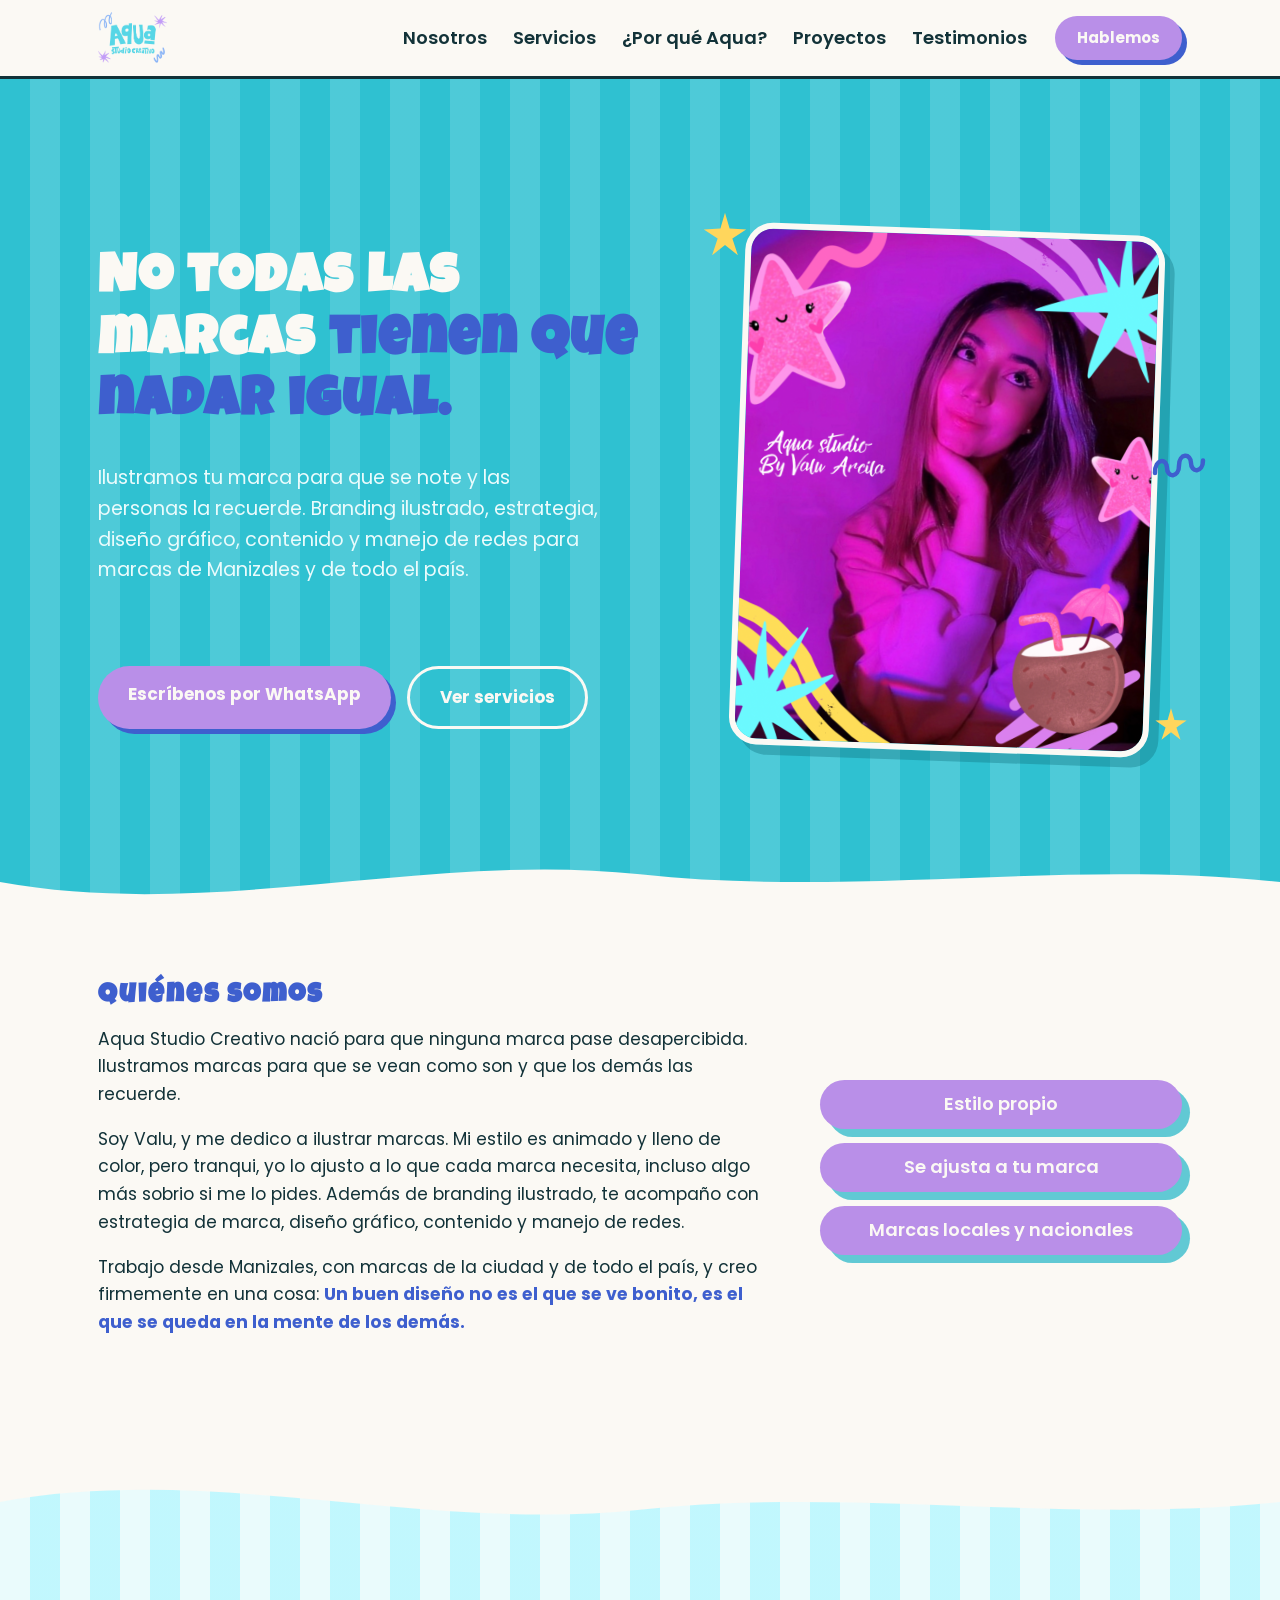
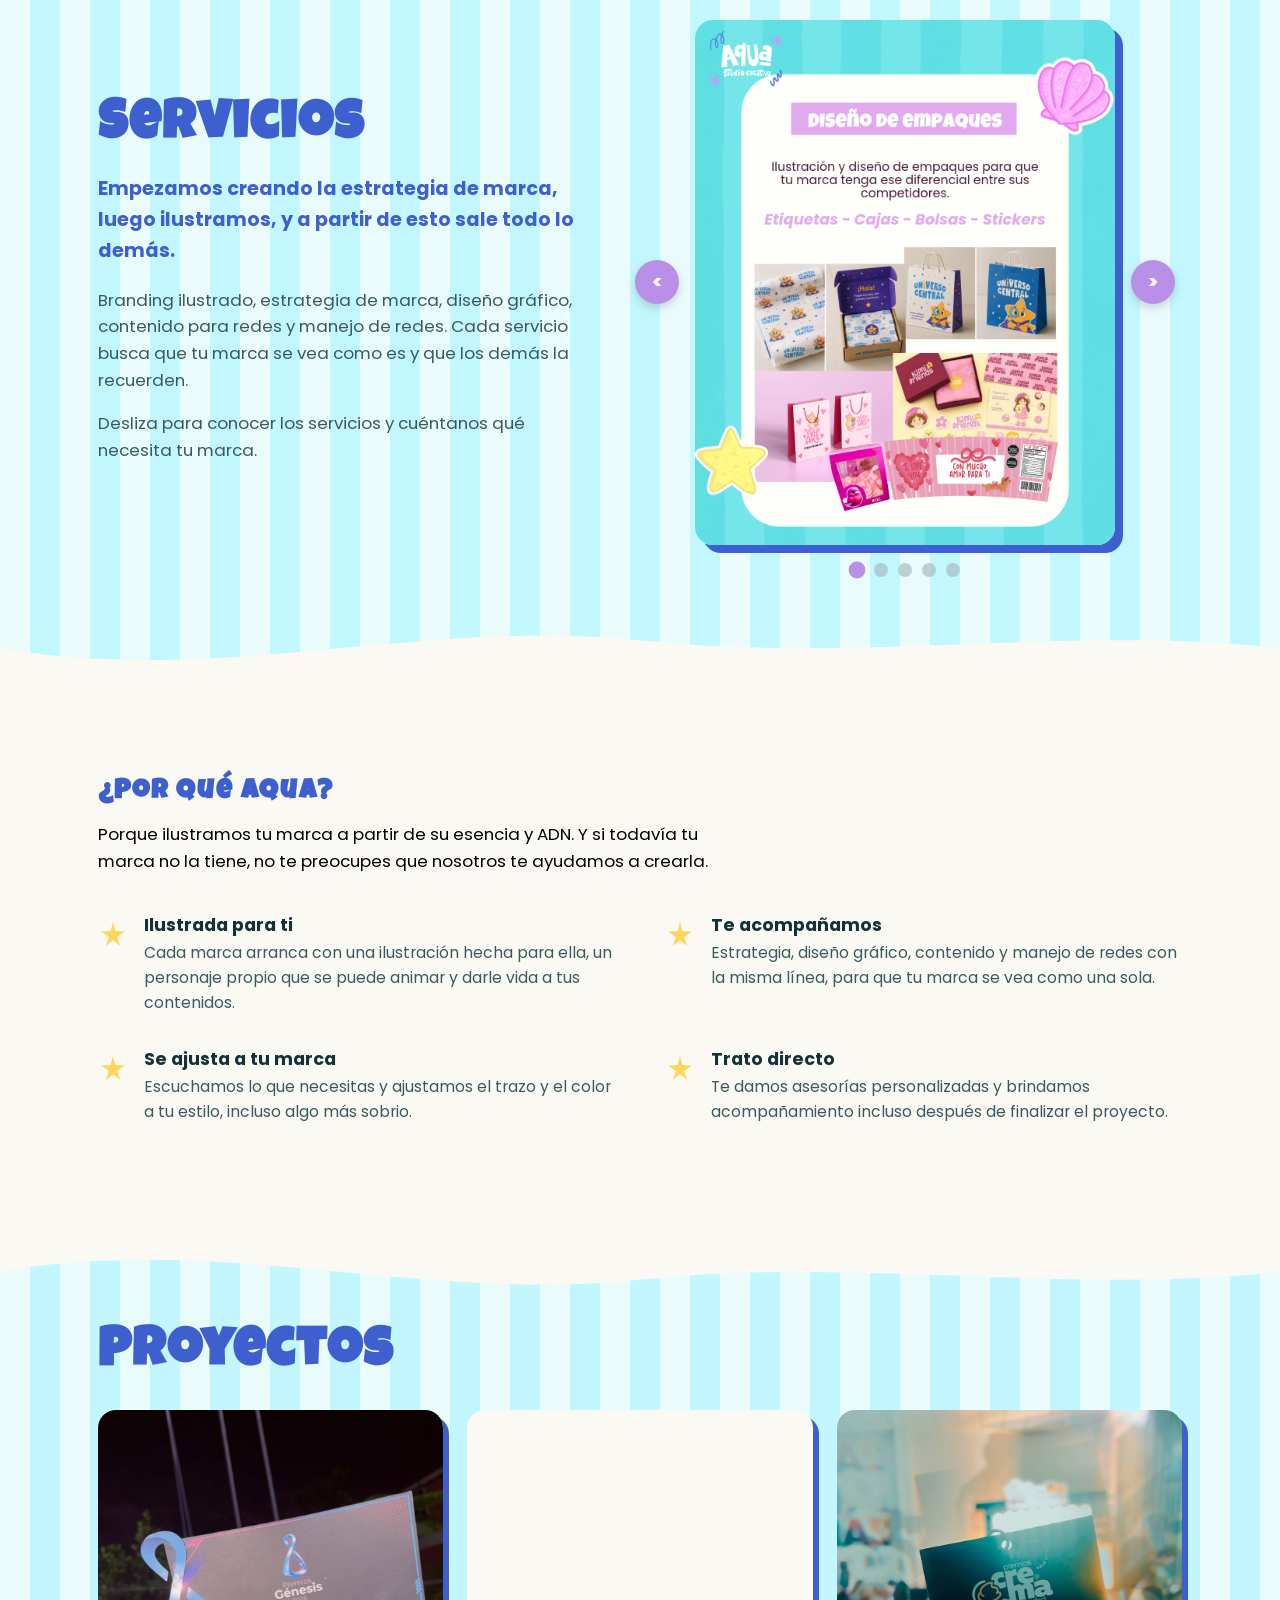
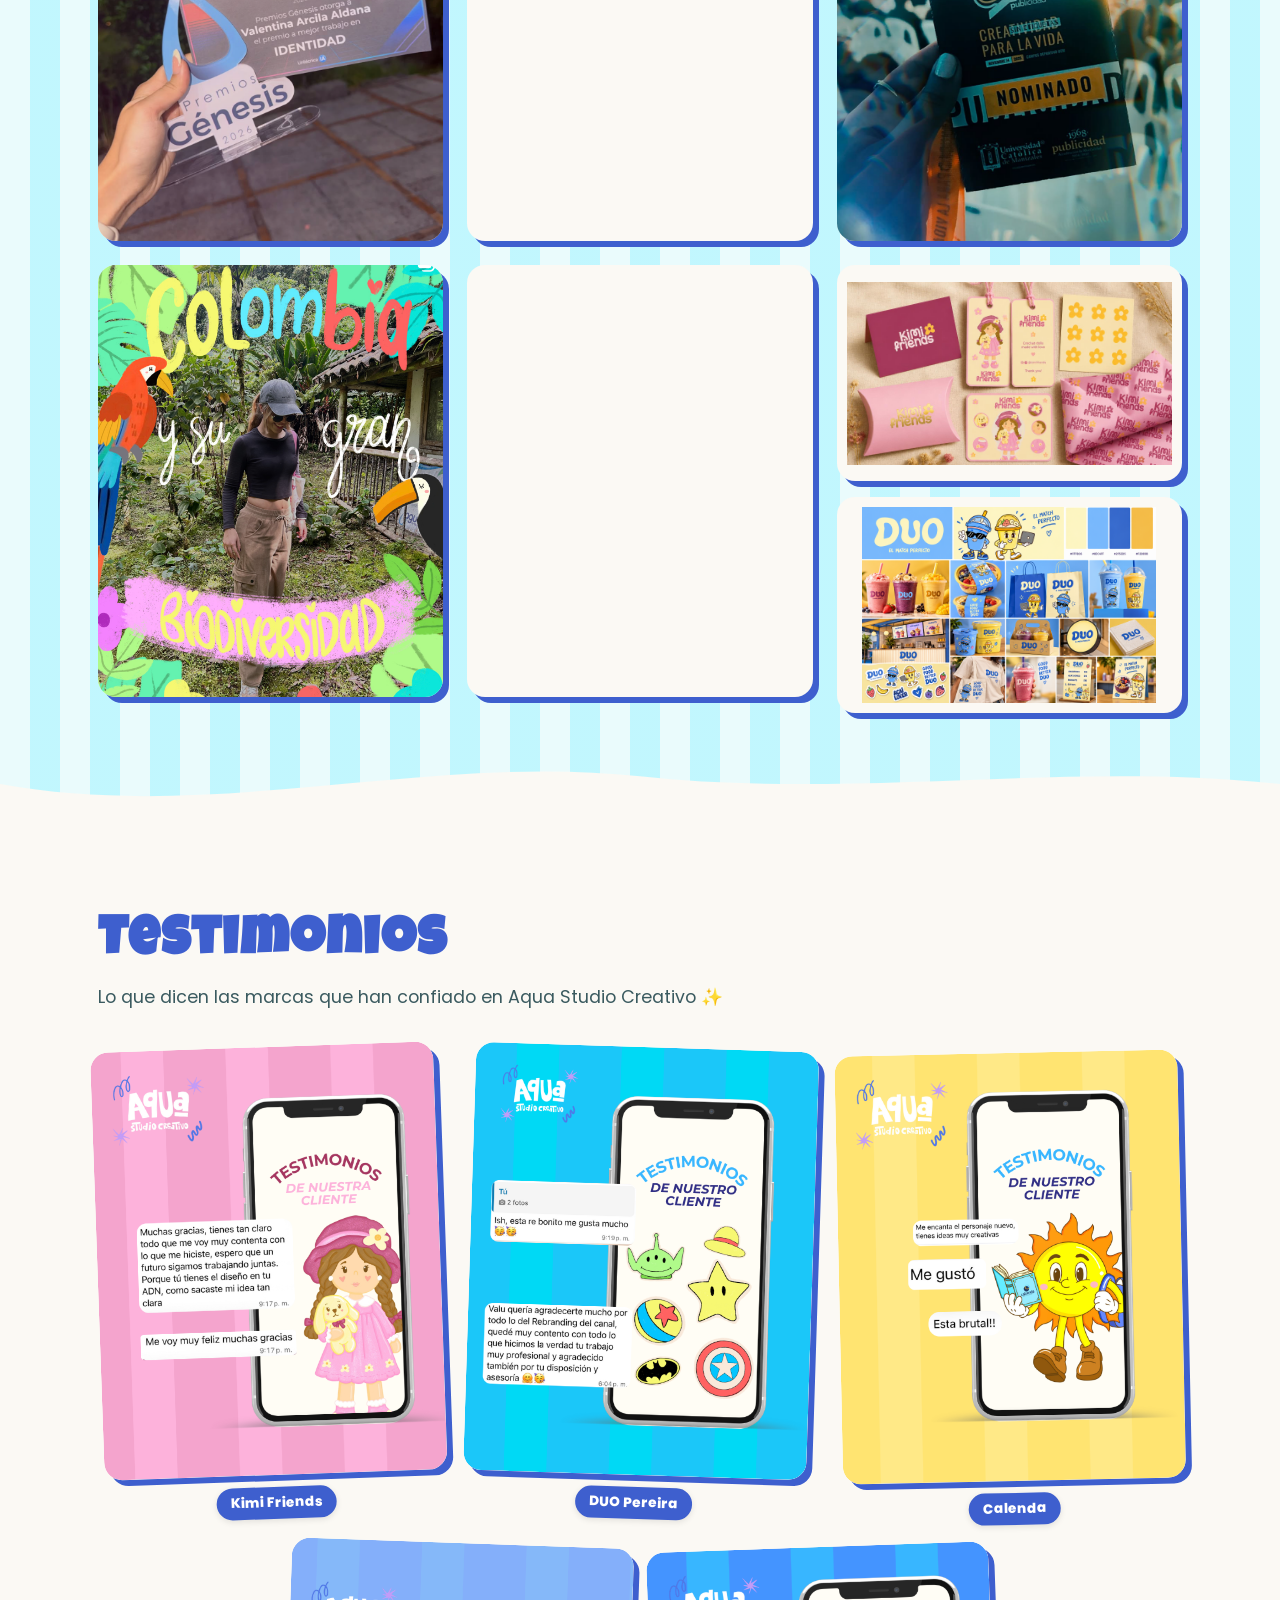
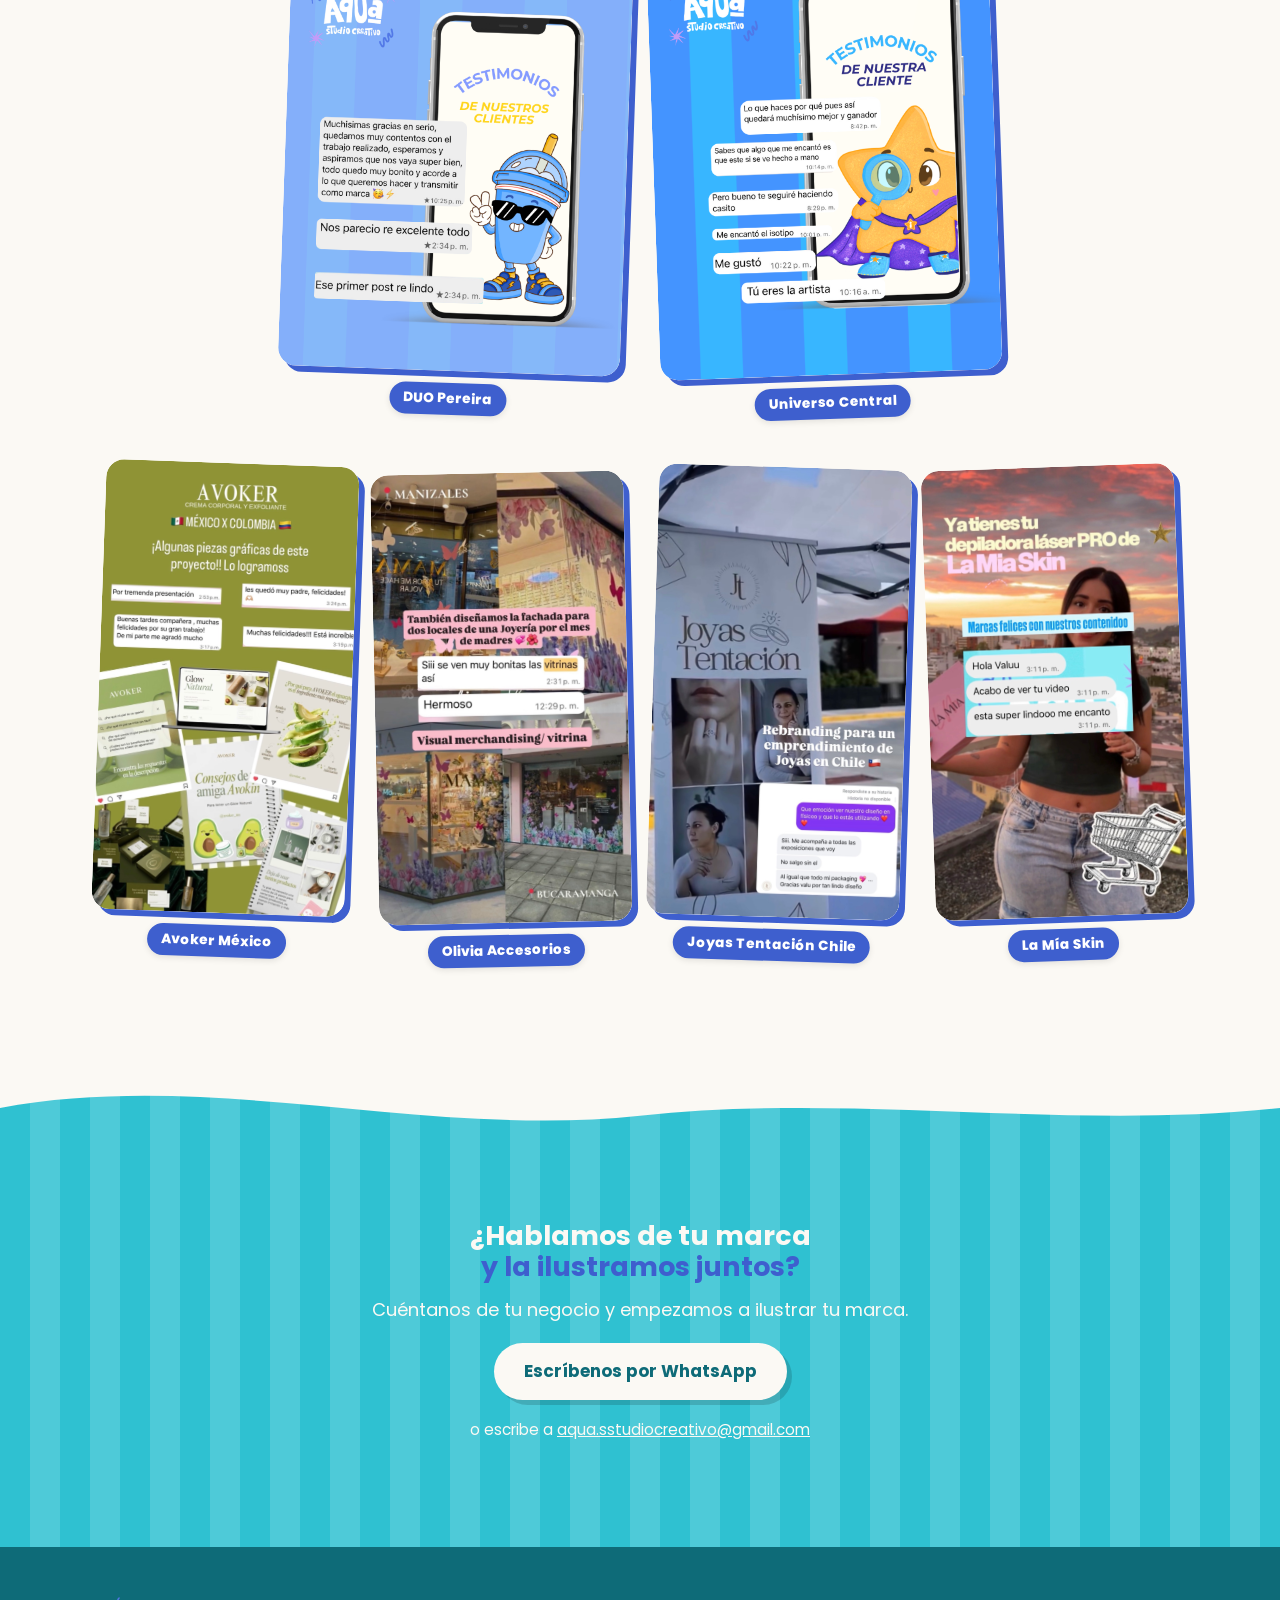
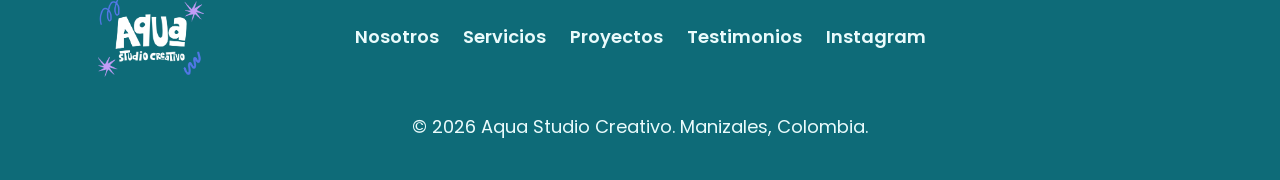
==== commit e35ff52a: "Ajustes de diseño para celular" ====
--- a/index.html
+++ b/index.html
@@ -56,8 +56,7 @@
 
       <div class="hero-copy">
 
-        <h1>No todas las marcas <span class="highlight">tienen que nadar igual. </span></h1>
-
+<h1>No todas las marcas <span class="highlight">tienen&nbsp;que nadar&nbsp;igual.</span></h1>
         <p class="hero-sub">
 
           
@@ -569,8 +568,7 @@
 <!-- ============ FOOTER ============ -->
   <footer class="site-footer">
     <div class="wrap footer-inner">
-      <img src="assets/Logo Fondo.png" alt="Aqua Studio Creativo" class="footer-logo">
-      
+<img src="assets/logo-fondo.png" alt="Aqua Studio Creativo" class="footer-logo">      
       <nav class="footer-nav">
         <a href="#nosotros">Nosotros</a>
         <a href="#servicios">Servicios</a>
--- a/styles.css
+++ b/styles.css
@@ -1672,4 +1672,1094 @@
   .testimonio-card {
     transform: none !important;
   }
+}
+/* Ajustes para pantallas de celulares */
+@media (max-width: 768px) {
+  /* Cambiar contenedores principales de filas a columnas */
+  .hero-container,
+  .services-slider,
+  footer {
+    grid-template-columns: 1fr !important;
+    flex-direction: column !important;
+    text-align: center;
+  }
+
+  /* Ajustar tamaños de letra y padding */
+  h1 {
+    font-size: 2rem !important;
+  }
+  
+  h2 {
+    font-size: 1.5rem !important;
+  }
+
+  /* Asegurar que las imágenes no se salgan de la pantalla */
+  img {
+    max-width: 100% !important;
+    height: auto !important;
+  }
+
+  /* Reorganizar el menú o footer en vertical */
+  footer .footer-col {
+    align-items: center !important;
+    margin-bottom: 20px;
+  }
+}
+
+/* --- REFORZAMIENTO MÓVIL TOTAL --- */
+@media (max-width: 768px) {
+  /* Forzar que CUALQUIER imagen se adapte al celular y no sea gigante */
+  img {
+    width: 100% !important;
+    max-width: 100% !important;
+    height: auto !important;
+    object-fit: contain !important;
+  }
+
+  /* Reducir el contenedor principal de cada sección para que no desborde */
+  section, .hero, .proyectos, .testimonios, .footer {
+    width: 100% !important;
+    max-width: 100% !important;
+    padding: 10px !important;
+    margin: 0 auto !important;
+    box-sizing: border-box !important;
+  }
+
+  /* Asegurar que las tarjetas o marcos de fotos no se salgan */
+  .hero-container, .proyecto-card, .testimonial-card, div {
+    max-width: 100% !important;
+    box-sizing: border-box !important;
+  }
+}
+
+/* --- FORZAR TAMAÑO PEQUEÑO EN MÓVILES PARA TODO EL SITIO --- */
+@media (max-width: 768px) {
+  /* 1. Reducir la sección de la foto de bienvenida (Hero) */
+  .hero img, 
+  .hero-container img,
+  header img {
+    max-width: 85% !important;
+    width: 85% !important;
+    height: auto !important;
+    margin: 0 auto !important;
+    display: block !important;
+  }
+
+  /* 2. Reducir las imágenes de Proyectos para que quepan bien */
+  .proyectos img, 
+  .proyecto-card img,
+  section:nth-of-type(3) img {
+    max-width: 85% !important;
+    width: 85% !important;
+    height: auto !important;
+    border-radius: 12px;
+    margin: 0 auto !important;
+    display: block !important;
+  }
+
+  /* 3. Reducir las imágenes de Testimonios y su marco */
+  .testimonios img, 
+  .testimonial-card img,
+  section:nth-of-type(4) img {
+    max-width: 85% !important;
+    width: 85% !important;
+    height: auto !important;
+    margin: 0 auto !important;
+    display: block !important;
+  }
+
+  /* 4. Asegurar que las cajas de texto y contenedores no se desborden */
+  div, section {
+    max-width: 100% !important;
+    box-sizing: border-box !important;
+  }
+}
+
+/* --- VISTA DE A 2 COLUMNAS PARA MÓVILES EN PROYECTOS Y TESTIMONIOS --- */
+@media (max-width: 768px) {
+  
+  /* 1. Contenedor de Proyectos en 2 columnas */
+  .proyectos-grid, 
+  .projects-container, 
+  #proyectos .grid,
+  section:has(#proyectos) .grid-container {
+    display: grid !important;
+    grid-template-columns: repeat(2, 1fr) !important; /* Muestra 2 tarjetas por fila */
+    gap: 12px !important;                             /* Espacio pequeño entre tarjetas */
+    padding: 10px !important;
+    width: 100% !important;
+    box-sizing: border-box !important;
+  }
+
+  /* 2. Contenedor de Testimonios en 2 columnas */
+  .testimonios-grid, 
+  .testimonials-container, 
+  #testimonios .grid {
+    display: grid !important;
+    grid-template-columns: repeat(2, 1fr) !important;
+    gap: 12px !important;
+    padding: 10px !important;
+    width: 100% !important;
+    box-sizing: border-box !important;
+  }
+
+  /* 3. Reducir las imágenes para que encajen perfectas de a dos */
+  .proyecto-card img, 
+  .testimonial-card img,
+  .proyectos-grid img,
+  .testimonios-grid img,
+  #proyectos img,
+  #testimonios img {
+    width: 100% !important;
+    max-width: 100% !important;
+    height: auto !important;
+    border-radius: 12px !important;
+    object-fit: cover !important;
+    margin: 0 !important;
+  }
+
+  /* 4. Ajuste de las tarjetas contenedoras */
+  .proyecto-card, 
+  .testimonial-card {
+    width: 100% !important;
+    max-width: 100% !important;
+    margin: 0 !important;
+    box-sizing: border-box !important;
+  }
+}
+/* --- CORRECCIÓN DEFINITIVA PARA MÓVILES (2 COLUMNAS Y DISEÑO LIMPIO) --- */
+@media (max-width: 768px) {
+
+  /* 1. Evitar desbordamientos generales en celular */
+  body, html {
+    overflow-x: hidden !important;
+    width: 100% !important;
+  }
+
+  /* 2. PROYECTOS: Forzar 2 columnas ordenadas */
+  .portfolio-collage {
+    display: grid !important;
+    grid-template-columns: repeat(2, 1fr) !important;
+    gap: 8px !important;
+    padding: 5px !important;
+    width: 100% !important;
+    box-sizing: border-box !important;
+  }
+
+  .portfolio-item, 
+  .portfolio-dual-horizontal {
+    width: 100% !important;
+    max-width: 100% !important;
+    display: flex !important;
+    flex-direction: column !important;
+    margin: 0 !important;
+  }
+
+  .portfolio-item img, 
+  .portfolio-item video {
+    width: 100% !important;
+    height: 110px !important;
+    object-fit: cover !important;
+    border-radius: 8px !important;
+  }
+
+  /* 3. TESTIMONIOS: Forzar 2 columnas en todas sus filas */
+  .testimonios-row-3, 
+  .testimonios-row-2, 
+  .testimonios-grid-story {
+    display: grid !important;
+    grid-template-columns: repeat(2, 1fr) !important;
+    gap: 8px !important;
+    padding: 5px !important;
+    width: 100% !important;
+    box-sizing: border-box !important;
+  }
+
+  .testimonio-card {
+    width: 100% !important;
+    max-width: 100% !important;
+    margin: 0 auto 10px auto !important;
+    transform: none !important; /* Elimina inclinaciones que descuadran */
+  }
+
+  .testimonio-img-wrapper img {
+    width: 100% !important;
+    height: auto !important;
+    max-height: 140px !important;
+    object-fit: contain !important;
+    border-radius: 8px !important;
+  }
+
+  /* Reducir etiquetas de nombre debajo de testimonios */
+  .testimonio-footer span {
+    font-size: 0.7rem !important;
+  }
+
+  /* 4. Ajustar separación de las ondas para que no tapen los textos */
+  .wave {
+    height: 35px !important;
+  }
+  
+  section {
+    padding: 30px 0 !important;
+  }
+}
+/* --- AJUSTES RÁPIDOS EXCLUSIVOS PARA CELULAR --- */
+@media (max-width: 768px) {
+  /* 1. Proyectos de a 2 columnas */
+  .portfolio-collage {
+    display: grid !important;
+    grid-template-columns: repeat(2, 1fr) !important;
+    gap: 10px !important;
+    padding: 10px !important;
+  }
+  .portfolio-item, .portfolio-dual-horizontal {
+    width: 100% !important;
+    margin: 0 !important;
+  }
+  .portfolio-item img, .portfolio-item video {
+    height: 120px !important;
+    object-fit: cover !important;
+  }
+
+  /* 2. Testimonios de a 2 columnas */
+  .testimonios-row-3, 
+  .testimonios-row-2, 
+  .testimonios-grid-story {
+    display: grid !important;
+    grid-template-columns: repeat(2, 1fr) !important;
+    gap: 10px !important;
+    padding: 10px !important;
+  }
+  .testimonio-card {
+    width: 100% !important;
+    margin: 0 !important;
+    transform: none !important;
+  }
+  .testimonio-img-wrapper img {
+    max-height: 150px !important;
+    object-fit: contain !important;
+  }
+}
+/* =============================================================
+   AJUSTE EXCLUSIVO CELULARES: 2 COLUMNAS EN PROYECTOS Y TESTIMONIOS
+   ============================================================= */
+@media (max-width: 768px) {
+  /* 1. Proyectos / Portafolio en 2 columnas */
+  .portfolio-collage {
+    display: grid !important;
+    grid-template-columns: repeat(2, 1fr) !important;
+    gap: 12px !important;
+  }
+  
+  .portfolio-item, 
+  .portfolio-dual-horizontal {
+    width: 100% !important;
+    max-width: 100% !important;
+    margin: 0 !important;
+    aspect-ratio: auto !important;
+  }
+
+  .portfolio-item img, 
+  .portfolio-item video {
+    height: 130px !important;
+    object-fit: cover !important;
+  }
+
+  /* 2. Testimonios en 2 columnas */
+  .testimonios-row-3, 
+  .testimonios-row-2, 
+  .testimonios-grid-story {
+    display: grid !important;
+    grid-template-columns: repeat(2, 1fr) !important;
+    gap: 12px !important;
+  }
+
+  .testimonio-card {
+    width: 100% !important;
+    max-width: 100% !important;
+    margin: 0 !important;
+    transform: none !important;
+    padding: 10px !important;
+  }
+
+  .testimonio-img-wrapper img {
+    height: auto !important;
+    max-height: 150px !important;
+    object-fit: contain !important;
+  }
+}
+/* =============================================================
+   SOLUCIÓN DEFINITIVA Y DIRECTA PARA TESTIMONIOS EN MÓVIL
+   ============================================================= */
+@media (max-width: 768px) {
+  /* Forzar filas y cuadrícula de 2 columnas */
+  .testimonios-row-3, 
+  .testimonios-row-2, 
+  .testimonios-grid-story {
+    display: grid !important;
+    grid-template-columns: repeat(2, 1fr) !important;
+    gap: 10px !important;
+    width: 100% !important;
+  }
+
+  /* Anular la tarjeta grande y la rotación de PC */
+  .testimonial-card,
+  .testimonio-card {
+    width: 100% !important;
+    max-width: 100% !important;
+    margin: 0 !important;
+    padding: 10px !important;
+    transform: none !important;
+    box-shadow: 3px 3px 0 var(--purple) !important;
+    border-radius: 12px !important;
+    height: auto !important;
+    display: flex !important;
+    flex-direction: column !important;
+    align-items: center !important;
+  }
+
+  /* Forzar que las imágenes se adapten sin dejar espacios abajo */
+  .testimonial-card img,
+  .testimonio-card img,
+  .testimonio-img-wrapper img {
+    width: 100% !important;
+    height: auto !important;
+    max-height: 180px !important;
+    object-fit: contain !important;
+  }
+
+  /* Alinear el texto o nombre del testimonio al centro y sin huecos */
+  .testimonial-name,
+  .testimonio-footer {
+    margin-top: 8px !important;
+    font-size: 0.8rem !important;
+    text-align: center !important;
+  }
+}
+/* =============================================================
+   CORRECCIÓN FINAL DE TESTIMONIOS: QUITANDO BORDES, ESPACIOS Y ARREGLANDO PROPORCIONES
+   ============================================================= */
+@media (max-width: 768px) {
+  /* Forzar cuadrícula limpia de 2 columnas */
+  .testimonios-row-3, 
+  .testimonios-row-2, 
+  .testimonios-grid-story {
+    display: grid !important;
+    grid-template-columns: repeat(2, 1fr) !important;
+    gap: 12px !important;
+  }
+
+  /* Quitar las cajas o bordes morados y sombras extrañas de las tarjetas */
+  .testimonial-card,
+  .testimonio-card {
+    width: 100% !important;
+    max-width: 100% !important;
+    margin: 0 !important;
+    padding: 6px !important;
+    background: transparent !important; /* Elimina el fondo de tarjeta si causa el espacio */
+    border: none !important;
+    box-shadow: none !important;
+    transform: none !important;
+    display: flex !important;
+    flex-direction: column !important;
+    align-items: center !important;
+  }
+
+  /* Ajustar la proporción correcta de las imágenes de historia (verticales) */
+  .testimonial-card img,
+  .testimonio-card img,
+  .testimonio-img-wrapper img {
+    width: 100% !important;
+    height: auto !important;
+    aspect-ratio: 9 / 16 !important; /* Mantiene la proporción exacta de historia de celular */
+    object-fit: cover !important;
+    border-radius: 14px !important;
+    box-shadow: 4px 4px 0 var(--purple) !important;
+  }
+
+  /* Pegar el nombre de la marca justo debajo sin dejar espacios blancos */
+  .testimonial-name,
+  .testimonio-footer {
+    margin-top: 8px !important;
+    margin-bottom: 0 !important;
+    font-size: 0.75rem !important;
+    text-align: center !important;
+  }
+}
+/* =============================================================
+   CORRECCIÓN DEFINITIVA DE ALTURA EN TESTIMONIOS (MÓVIL)
+   ============================================================= */
+@media (max-width: 768px) {
+  /* Forzar 2 columnas en las filas de testimonios */
+  .testimonios-row-3, 
+  .testimonios-row-2, 
+  .testimonios-grid-story {
+    display: grid !important;
+    grid-template-columns: repeat(2, 1fr) !important;
+    gap: 12px !important;
+  }
+
+  /* Forzar que la tarjeta contenedora se adapte al tamaño exacto de la imagen sin dejar espacio abajo */
+  .testimonial-card,
+  .testimonio-card {
+    height: auto !important;
+    min-height: 0 !important;
+    padding-bottom: 12px !important;
+    display: flex !important;
+    flex-direction: column !important;
+    justify-content: flex-start !important;
+    align-items: center !important;
+  }
+
+  /* Hacer que la imagen interna o el contenedor de la imagen mande en la altura */
+  .testimonio-img-wrapper,
+  .testimonial-card img,
+  .testimonio-card img,
+  .testimonio-img-wrapper img {
+    height: auto !important;
+    max-height: 260px !important;
+    object-fit: contain !important;
+    width: 100% !important;
+  }
+}
+/* =============================================================
+   AJUSTE FINAL PERFECTO EN MÓVIL: POSTS + HISTORIAS
+   ============================================================= */
+@media (max-width: 768px) {
+  /* 1. Estructura general de 2 columnas */
+  .testimonios-row-3, 
+  .testimonios-row-2, 
+  .testimonios-grid-story {
+    display: grid !important;
+    grid-template-columns: repeat(2, 1fr) !important;
+    gap: 12px !important;
+    width: 100% !important;
+  }
+
+  /* 2. Limpieza de tarjetas para evitar espacios blancos abajo */
+  .testimonial-card,
+  .testimonio-card {
+    height: auto !important;
+    min-height: unset !important;
+    padding: 6px !important;
+    margin-bottom: 0 !important;
+    display: flex !important;
+    flex-direction: column !important;
+    align-items: center !important;
+    justify-content: flex-start !important;
+  }
+
+  /* 3. POSTS (Filas 2 y 3): Formato cuadrado / horizontal completo */
+  .testimonios-row-2 img,
+  .testimonios-row-3 img {
+    width: 100% !important;
+    height: auto !important;
+    max-height: 190px !important;
+    object-fit: contain !important;
+  }
+
+  /* 4. HISTORIAS (.testimonios-grid-story): Formato vertical de celular completo */
+  .testimonios-grid-story img {
+    width: 100% !important;
+    height: auto !important;
+    max-height: 340px !important;
+    object-fit: contain !important;
+  }
+
+  /* 5. Nombres o botones ajustados justo debajo de la imagen */
+  .testimonial-name,
+  .testimonio-footer {
+    margin-top: 6px !important;
+    margin-bottom: 0 !important;
+    font-size: 0.75rem !important;
+    text-align: center !important;
+  }
+}
+/* =============================================================
+   CORRECCIÓN EXCLUSIVA PARA PROYECTOS Y TESTIMONIOS EN MÓVIL
+   ============================================================= */
+@media (max-width: 768px) {
+
+  /* --- 1. PROYECTOS / PORTAFOLIO --- */
+  .portfolio-collage,
+  .portfolio-grid {
+    display: grid !important;
+    grid-template-columns: repeat(2, 1fr) !important;
+    gap: 12px !important;
+    align-items: stretch !important;
+  }
+
+  /* Quitar la altura fija o la proporción rígida para que no queden huecos blancos */
+  .portfolio-item {
+    aspect-ratio: auto !important;
+    height: 100% !important;
+    min-height: 0 !important;
+    display: flex !important;
+    flex-direction: column !important;
+    background: #000000 !important; /* Para que si hay video no se vea blanco detrás */
+    border-radius: 16px !important;
+    overflow: hidden !important;
+  }
+
+  /* Forzar que las imágenes y videos llenen la tarjeta limpiamente */
+  .portfolio-item img,
+  .portfolio-item video,
+  .portfolio-placeholder img,
+  .portfolio-placeholder video {
+    width: 100% !important;
+    height: 180px !important; /* Altura uniforme adecuada para móvil */
+    object-fit: cover !important; /* Llena toda la tarjeta sin bordes blancos */
+    display: block !important;
+  }
+
+  /* Para piezas horizontales específicas (como laptops o marcas horizontales) */
+  .portfolio-item.horizontal img,
+  .portfolio-item.horizontal video {
+    object-fit: contain !important;
+    background: var(--cream) !important;
+    height: 140px !important;
+  }
+
+  /* --- 2. TESTIMONIOS (MANTENER AJUSTE ANTERIOR) --- */
+  .testimonios-row-3, 
+  .testimonios-row-2, 
+  .testimonios-grid-story {
+    display: grid !important;
+    grid-template-columns: repeat(2, 1fr) !important;
+    gap: 12px !important;
+  }
+
+  .testimonial-card,
+  .testimonio-card {
+    height: auto !important;
+    min-height: 0 !important;
+    padding: 6px !important;
+    display: flex !important;
+    flex-direction: column !important;
+    align-items: center !important;
+  }
+
+  .testimonios-row-2 img,
+  .testimonios-row-3 img {
+    width: 100% !important;
+    height: auto !important;
+    max-height: 190px !important;
+    object-fit: contain !important;
+  }
+
+  .testimonios-grid-story img {
+    width: 100% !important;
+    height: auto !important;
+    max-height: 340px !important;
+    object-fit: contain !important;
+  }
+}
+/* =============================================================
+   CORRECCIÓN FINAL DE PROYECTOS EN MÓVIL (SOBRE BASE ANTERIOR)
+   ============================================================= */
+@media (max-width: 768px) {
+  /* 1. Forzar cuadrícula de 2 columnas limpia */
+  .portfolio-collage,
+  .portfolio-grid {
+    display: grid !important;
+    grid-template-columns: repeat(2, 1fr) !important;
+    gap: 12px !important;
+  }
+
+  /* 2. Ajustar la tarjeta general de proyectos */
+  .portfolio-item {
+    background: transparent !important;
+    border: none !important;
+    box-shadow: 4px 4px 0 var(--blue) !important;
+    border-radius: 14px !important;
+    overflow: hidden !important;
+    height: auto !important;
+    display: flex !important;
+    flex-direction: column !important;
+  }
+
+  /* 3. Aislar contenedores multimedia */
+  .portfolio-media-box,
+  .portfolio-video-box {
+    background: transparent !important;
+    height: auto !important;
+    min-height: 0 !important;
+    max-height: none !important;
+    padding: 0 !important;
+    margin: 0 !important;
+    display: flex !important;
+    align-items: center !important;
+    justify-content: center !important;
+  }
+
+  /* 4. Estándar general (ideal para Intro, Kimi Friends, etc. con object-fit contain y fondo crema) */
+  .portfolio-item img,
+  .portfolio-item video,
+  .portfolio-placeholder img,
+  .portfolio-placeholder video,
+  .portfolio-media-box img,
+  .portfolio-media-box video {
+    width: 100% !important;
+    height: auto !important;
+    max-height: 200px !important;
+    object-fit: contain !important;
+    display: block !important;
+    background: var(--cream) !important;
+  }
+
+  /* 5. Excepción para el video vertical de Calenda para que llene la tarjeta sin bordes a los lados */
+  .portfolio-item:nth-child(2) video,
+  .portfolio-item:nth-child(2) img,
+  .portfolio-item.calenda video,
+  .portfolio-item.calenda img {
+    object-fit: cover !important;
+    background: transparent !important;
+  }
+}
+/* =============================================================
+   PROYECTOS EN CELULAR — versión limpia (dejar AL FINAL)
+   ============================================================= */
+@media (max-width: 768px) {
+
+  #proyectos .portfolio-collage {
+    display: grid !important;
+    grid-template-columns: repeat(2, 1fr) !important;
+    gap: 14px !important;
+    padding: 0 !important;
+    align-items: stretch !important;
+  }
+
+  /* Tarjetas formato post (4:5), la imagen llena toda la tarjeta */
+  #proyectos .portfolio-item {
+    display: block !important;
+    width: 100% !important;
+    height: auto !important;
+    aspect-ratio: 4 / 5 !important;
+    margin: 0 !important;
+    padding: 0 !important;
+    border: none !important;
+    border-radius: 14px !important;
+    overflow: hidden !important;
+    background: var(--cream) !important;
+    box-shadow: 4px 4px 0 var(--blue) !important;
+    transform: none !important;
+  }
+
+  #proyectos .portfolio-item img,
+  #proyectos .portfolio-item video {
+    width: 100% !important;
+    height: 100% !important;
+    max-width: none !important;
+    max-height: none !important;
+    margin: 0 !important;
+    padding: 0 !important;
+    border-radius: 0 !important;
+    object-fit: cover !important;
+    background: transparent !important;
+    transform: none !important;
+  }
+
+  /* Columna doble: Kimi y DUO apiladas al lado del Intro, misma altura total */
+  #proyectos .portfolio-dual-horizontal {
+    display: flex !important;
+    flex-direction: column !important;
+    gap: 14px !important;
+    width: 100% !important;
+    height: 100% !important;
+    margin: 0 !important;
+  }
+
+  #proyectos .portfolio-item.horizontal {
+    aspect-ratio: auto !important;
+    flex: 1 1 0 !important;
+    min-height: 0 !important;
+  }
+}
+/* =============================================================
+   TESTIMONIOS EN CELULAR — versión limpia (dejar AL FINAL)
+   ============================================================= */
+@media (max-width: 768px) {
+
+  #testimonios .testimonios-row-3,
+  #testimonios .testimonios-row-2,
+  #testimonios .testimonios-grid-story {
+    display: grid !important;
+    grid-template-columns: repeat(2, 1fr) !important;
+    gap: 18px 14px !important;
+    padding: 0 !important;
+    margin: 0 0 18px 0 !important;
+    width: 100% !important;
+  }
+
+  /* Calenda (3er post) centrada para que no quede el hueco */
+  #testimonios .testimonios-row-3 > .testimonio-card:nth-child(3) {
+    grid-column: 1 / -1 !important;
+    width: calc(50% - 7px) !important;
+    justify-self: center !important;
+  }
+
+  /* Tarjeta limpia, sin fondos ni sombras extra */
+  #testimonios .testimonio-card {
+    width: 100% !important;
+    height: auto !important;
+    margin: 0 !important;
+    padding: 0 !important;
+    background: transparent !important;
+    border: none !important;
+    box-shadow: none !important;
+    transform: none !important;
+  }
+
+  /* El marco manda: proporción exacta y una sola sombra azul */
+  #testimonios .testimonio-img-wrapper {
+    width: 100% !important;
+    height: auto !important;
+    max-height: none !important;
+    border-radius: 14px !important;
+    overflow: hidden !important;
+    background: transparent !important;
+    box-shadow: 4px 4px 0 var(--blue) !important;
+  }
+  #testimonios .testimonio-img-wrapper.format-standard { aspect-ratio: 1080 / 1350 !important; }
+  #testimonios .testimonio-img-wrapper.format-story   { aspect-ratio: 1080 / 1920 !important; }
+
+  /* La imagen llena el marco completo, sin sombra propia */
+  #testimonios .testimonio-img-wrapper img {
+    width: 100% !important;
+    height: 100% !important;
+    max-width: none !important;
+    max-height: none !important;
+    aspect-ratio: auto !important;
+    margin: 0 !important;
+    object-fit: cover !important;
+    border-radius: 0 !important;
+    box-shadow: none !important;
+  }
+
+  #testimonios .testimonio-footer {
+    margin-top: 10px !important;
+  }
+}
+/* =============================================================
+   ONDAS — arreglo general (dejar AL FINAL)
+   ============================================================= */
+
+/* Ocultar las ondas que no coinciden con la sección de rayas siguiente */
+.nosotros > .wave,
+.por-que > .wave,
+.testimonios > .wave {
+  display: none !important;
+}
+
+/* Onda crema ARRIBA de las secciones con rayas */
+.servicios::before,
+.proyectos::before,
+.cta-final::before {
+  content: "";
+  position: absolute;
+  top: -1px;
+  left: 0;
+  width: 100%;
+  height: 70px;
+  background: url("data:image/svg+xml,%3Csvg xmlns='http://www.w3.org/2000/svg' viewBox='0 0 1440 90' preserveAspectRatio='none'%3E%3Cpath fill='%23FBF9F4' d='M0,50 C240,0 480,90 720,60 C960,30 1200,80 1440,50 L1440,0 L0,0 Z'/%3E%3C/svg%3E") no-repeat;
+  background-size: 100% 100%;
+  z-index: 2;
+  pointer-events: none;
+}
+
+/* Celular: ondas completas y espacio suficiente para que no tapen nada */
+@media (max-width: 768px) {
+  .wave { height: auto !important; }
+  .wave svg { height: 40px !important; }
+
+  .servicios::before,
+  .proyectos::before,
+  .cta-final::before { height: 40px; }
+
+  .hero { padding: 40px 0 70px !important; }
+  section.section { padding: 60px 0 70px !important; }
+  .cta-final { padding: 80px 0 60px !important; }
+}
+/* =============================================================
+   FOOTER EN CELULAR (dejar AL FINAL)
+   ============================================================= */
+@media (max-width: 768px) {
+  .site-footer .footer-inner {
+    display: flex !important;
+    flex-direction: column !important;
+    align-items: flex-start !important;
+    gap: 20px !important;
+  }
+
+  .site-footer .footer-logo {
+    width: auto !important;
+    height: 70px !important;
+    max-width: none !important;
+    margin: 0 !important;
+  }
+
+  .site-footer .footer-nav {
+    justify-content: flex-start !important;
+    flex-wrap: wrap !important;
+    gap: 12px 22px !important;
+  }
+
+  .site-footer .footer-copy {
+    text-align: left !important;
+    font-size: 0.85rem !important;
+    padding: 0 28px !important;
+  }
+}
+/* =============================================================
+   INICIO (HEADER + HERO) EN CELULAR (dejar AL FINAL)
+   ============================================================= */
+@media (max-width: 768px) {
+
+  /* Header delgado con logo pequeño */
+  .site-header .header-inner {
+    padding-top: 10px !important;
+    padding-bottom: 10px !important;
+  }
+  .site-header .brand-logo {
+    width: auto !important;
+    height: 46px !important;
+    max-width: none !important;
+    margin: 0 !important;
+    display: block !important;
+  }
+
+  /* Hero: título y foto lado a lado, texto y botones debajo */
+  .hero .hero-inner {
+    display: grid !important;
+    grid-template-columns: 1.2fr 0.8fr !important;
+    grid-template-areas:
+      "title art"
+      "sub   sub"
+      "btns  btns" !important;
+    column-gap: 18px !important;
+    row-gap: 22px !important;
+    align-items: center !important;
+    padding-bottom: 20px !important;
+  }
+
+  /* Deja que el título, el texto y los botones se acomoden por separado */
+  .hero .hero-copy { display: contents !important; }
+
+  .hero .hero-copy h1 {
+    grid-area: title;
+    font-size: 1.6rem !important;
+    line-height: 1.12 !important;
+    margin: 0 !important;
+  }
+  
+  .hero .hero-copy h1 .highlight {
+    display: block !important;
+  }
+  .hero .hero-art {
+    grid-area: art;
+    order: 0 !important;
+    width: 100% !important;
+    max-width: none !important;
+    margin: 0 !important;
+  }
+  .hero .hero-img {
+    width: 100% !important;
+    max-width: 100% !important;
+    margin: 0 !important;
+    border-width: 4px !important;
+    box-shadow: 5px 5px 0 rgba(14, 107, 120, .35) !important;
+  }
+  .hero .deco { width: 26px !important; height: 26px !important; }
+
+  .hero .hero-sub {
+    grid-area: sub;
+    font-size: 1rem !important;
+    line-height: 1.5 !important;
+    max-width: none !important;
+    margin: 0 !important;
+  }
+
+    .hero .hero-actions {
+    grid-area: btns;
+    display: flex !important;
+    flex-direction: row !important;
+    flex-wrap: wrap !important;
+    justify-content: flex-start !important;
+    align-items: center !important;
+    gap: 12px !important;
+    margin-top: 0 !important;
+  }
+  .hero .hero-actions .btn {
+    display: inline-block !important;
+    width: auto !important;
+    padding: 10px 18px !important;
+    font-size: 14px !important;
+    text-align: center !important;
+  }
+  .hero .hero-actions .btn-primary {
+    box-shadow: 3px 3px 0 var(--blue) !important;
+  }
+  .hero .hero-actions .btn-ghost {
+    border-width: 2px !important;
+  }
+}
+/* =============================================================
+   TAMAÑO DE LETRA EN CELULAR (dejar AL FINAL)
+   ============================================================= */
+/* =============================================================
+   TAMAÑO DE LETRA EN CELULAR (dejar AL FINAL)
+   ============================================================= */
+@media (max-width: 768px) {
+
+  /* Texto base */
+  body {
+    font-size: 14px !important;
+    line-height: 1.55 !important;
+  }
+
+  /* Párrafos de todas las secciones */
+  .hero .hero-sub,
+  .nosotros-copy p,
+  .servicios-info p,
+  .section-intro,
+  .diff-list p,
+  .section-subtitle {
+    font-size: 14px !important;
+    line-height: 1.55 !important;
+  }
+
+  /* Frase destacada de Servicios */
+  .servicios-info .section-intro {
+    font-size: 15px !important;
+  }
+
+  /* Subtítulos de "¿Por qué Aqua?" */
+  .diff-list h3 {
+    font-size: 16px !important;
+  }
+
+  /* Chips de Quiénes somos */
+  .chip {
+    font-size: 13px !important;
+  }
+
+  /* Menú desplegable */
+  .main-nav a {
+    font-size: 14px
+    }
+  }
+/* =============================================================
+   AJUSTES FINALES EN CELULAR (dejar AL FINAL)
+   ============================================================= */
+/* =============================================================
+   CIERRE EN CELULAR (dejar AL FINAL DE TODO)
+   ============================================================= */
+@media (max-width: 768px) {
+  #contacto {
+    padding: 80px 0 56px !important;
+  }
+
+  #contacto h2 {
+    font-size: 20px !important;
+    line-height: 1.25 !important;
+    max-width: none !important;
+    margin: 0 auto 12px !important;
+  }
+
+  #contacto p {
+    font-size: 14px !important;
+    line-height: 1.5 !important;
+    text-wrap: balance;
+  }
+
+  #contacto h2 + p {
+    margin: 0 auto 28px !important;
+  }
+
+  #contacto .btn {
+    font-size: 14px !important;
+    padding: 10px 20px !important;
+  }
+
+  #contacto .cta-alt {
+    font-size: 13px !important;
+    margin: 24px 0 0 !important;
+  }
+}
+/* =============================================================
+   QUIÉNES SOMOS Y SERVICIOS EN CELULAR (dejar AL FINAL)
+   ============================================================= */
+@media (max-width: 768px) {
+
+  /* Quiénes somos: chips pequeños, a la izquierda y en fila */
+  .nosotros .nosotros-inner {
+    gap: 20px !important;
+  }
+  .nosotros .nosotros-tag {
+    flex-direction: row !important;
+    flex-wrap: wrap !important;
+    justify-content: flex-start !important;
+    align-items: flex-start !important;
+    gap: 10px !important;
+    height: auto !important;
+  }
+  .nosotros .chip {
+    display: inline-block !important;
+    font-size: 13px !important;
+    padding: 6px 14px !important;
+    box-shadow: 3px 3px 0 rgba(1, 172, 194, 0.612) !important;
+  }
+
+  /* Servicios: título y textos alineados a la izquierda */
+  .servicios .servicios-info {
+    text-align: left !important;
+  }
+  }
+  /* =============================================================
+   LETRA UN POCO MÁS PEQUEÑA EN CELULAR (dejar AL FINAL)
+   ============================================================= */
+@media (max-width: 768px) {
+
+  body { font-size: 13px !important; }
+
+  .hero .hero-sub,
+  .nosotros-copy p,
+  .servicios-info p,
+  .section-intro,
+  .diff-list p,
+  .section-subtitle,
+  #contacto p {
+    font-size: 13px !important;
+  }
+
+  .servicios-info .section-intro { font-size: 14px !important; }
+  .diff-list h3 { font-size: 15px !important; }
+  .chip, .nosotros .chip { font-size: 12px !important; }
+  .main-nav a { font-size: 13px !important; }
+  #contacto .cta-alt { font-size: 12px !important; }
+}
+/* =============================================================
+   HERO: TEXTO MÁS CORTO Y BOTONES MÁS PEQUEÑOS (dejar AL FINAL)
+   ============================================================= */
+@media (max-width: 768px) {
+
+  /* Párrafo alineado a la izquierda y más angosto */
+  .hero .hero-sub {
+    text-align: left !important;
+    max-width: 34ch !important;
+  }
+
+  /* Botones más pequeños, a la izquierda */
+  .hero .hero-actions {
+    justify-content: flex-start !important;
+    gap: 10px !important;
+  }
+  .hero .hero-actions .btn {
+    font-size: 12px !important;
+    padding: 8px 14px !important;
+  }
+  .hero .hero-actions .btn-primary {
+    box-shadow: 2px 2px 0 var(--blue) !important;
+  }
 }
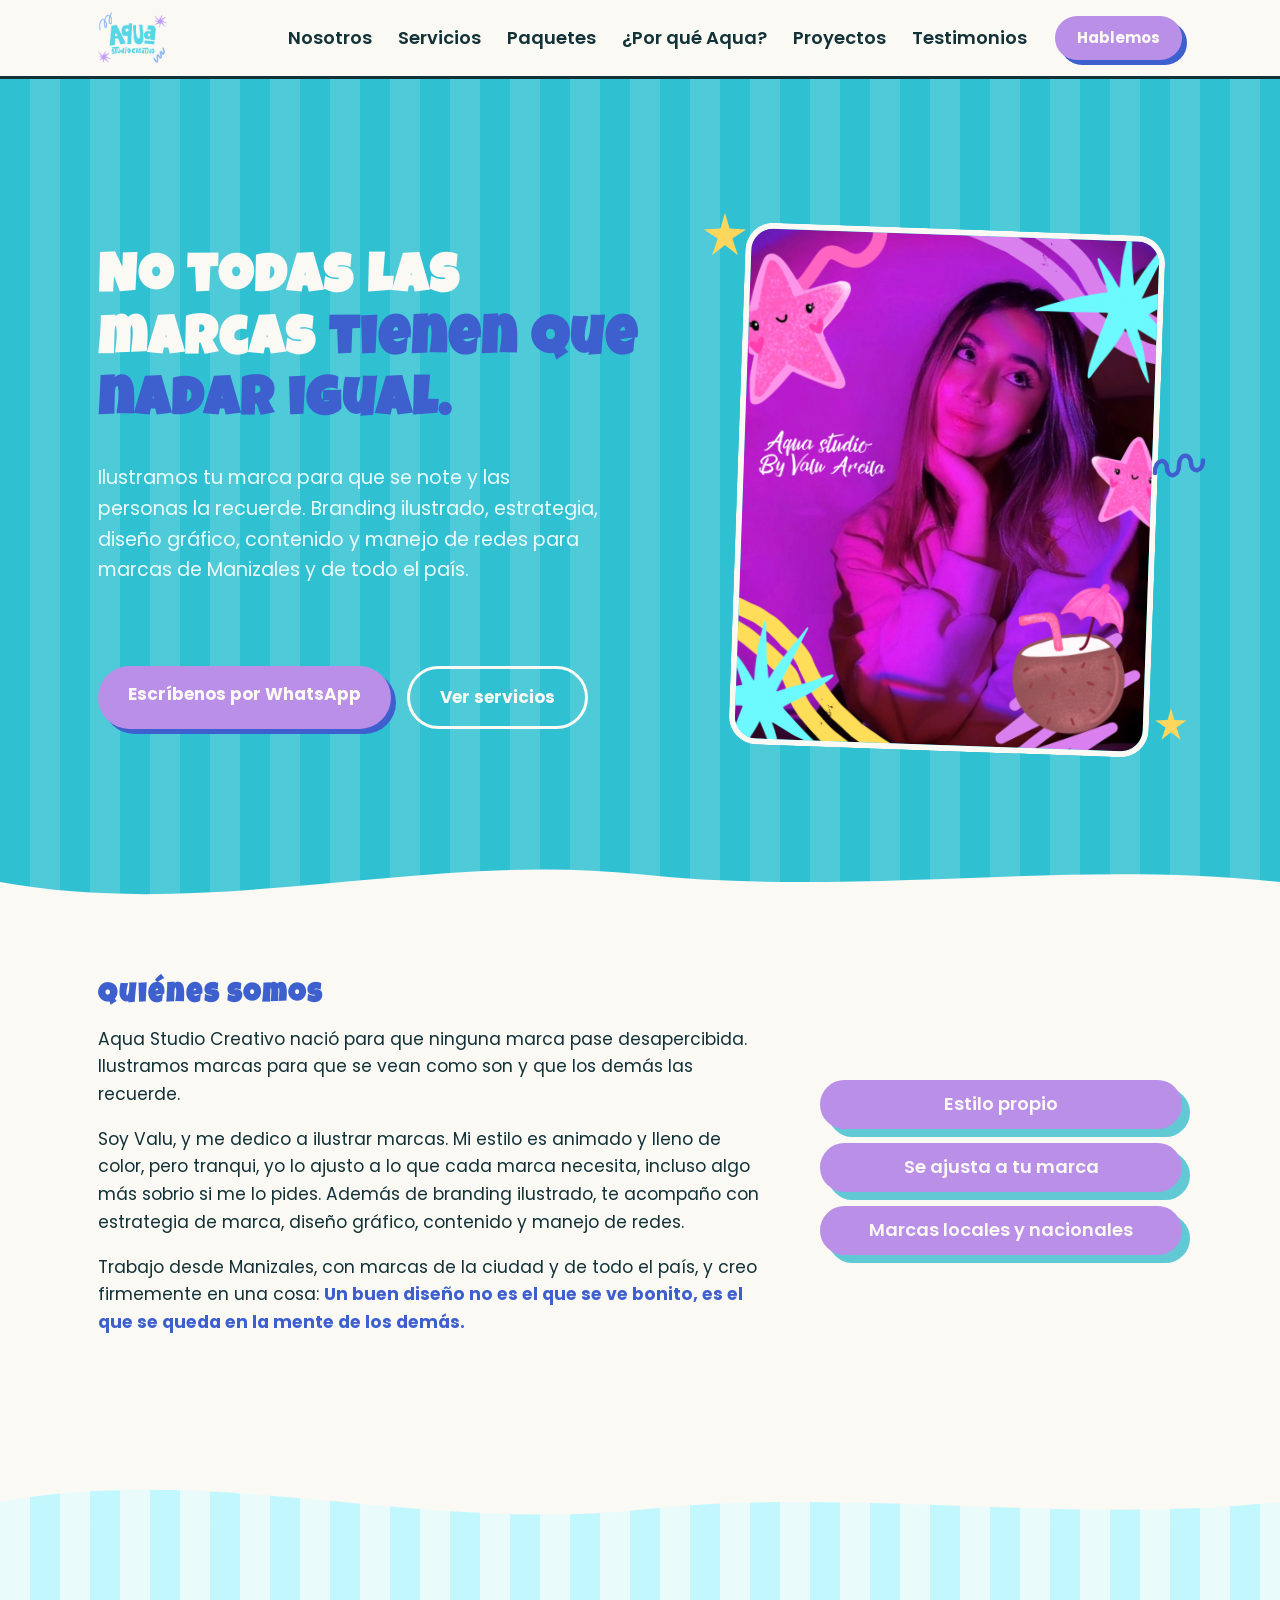
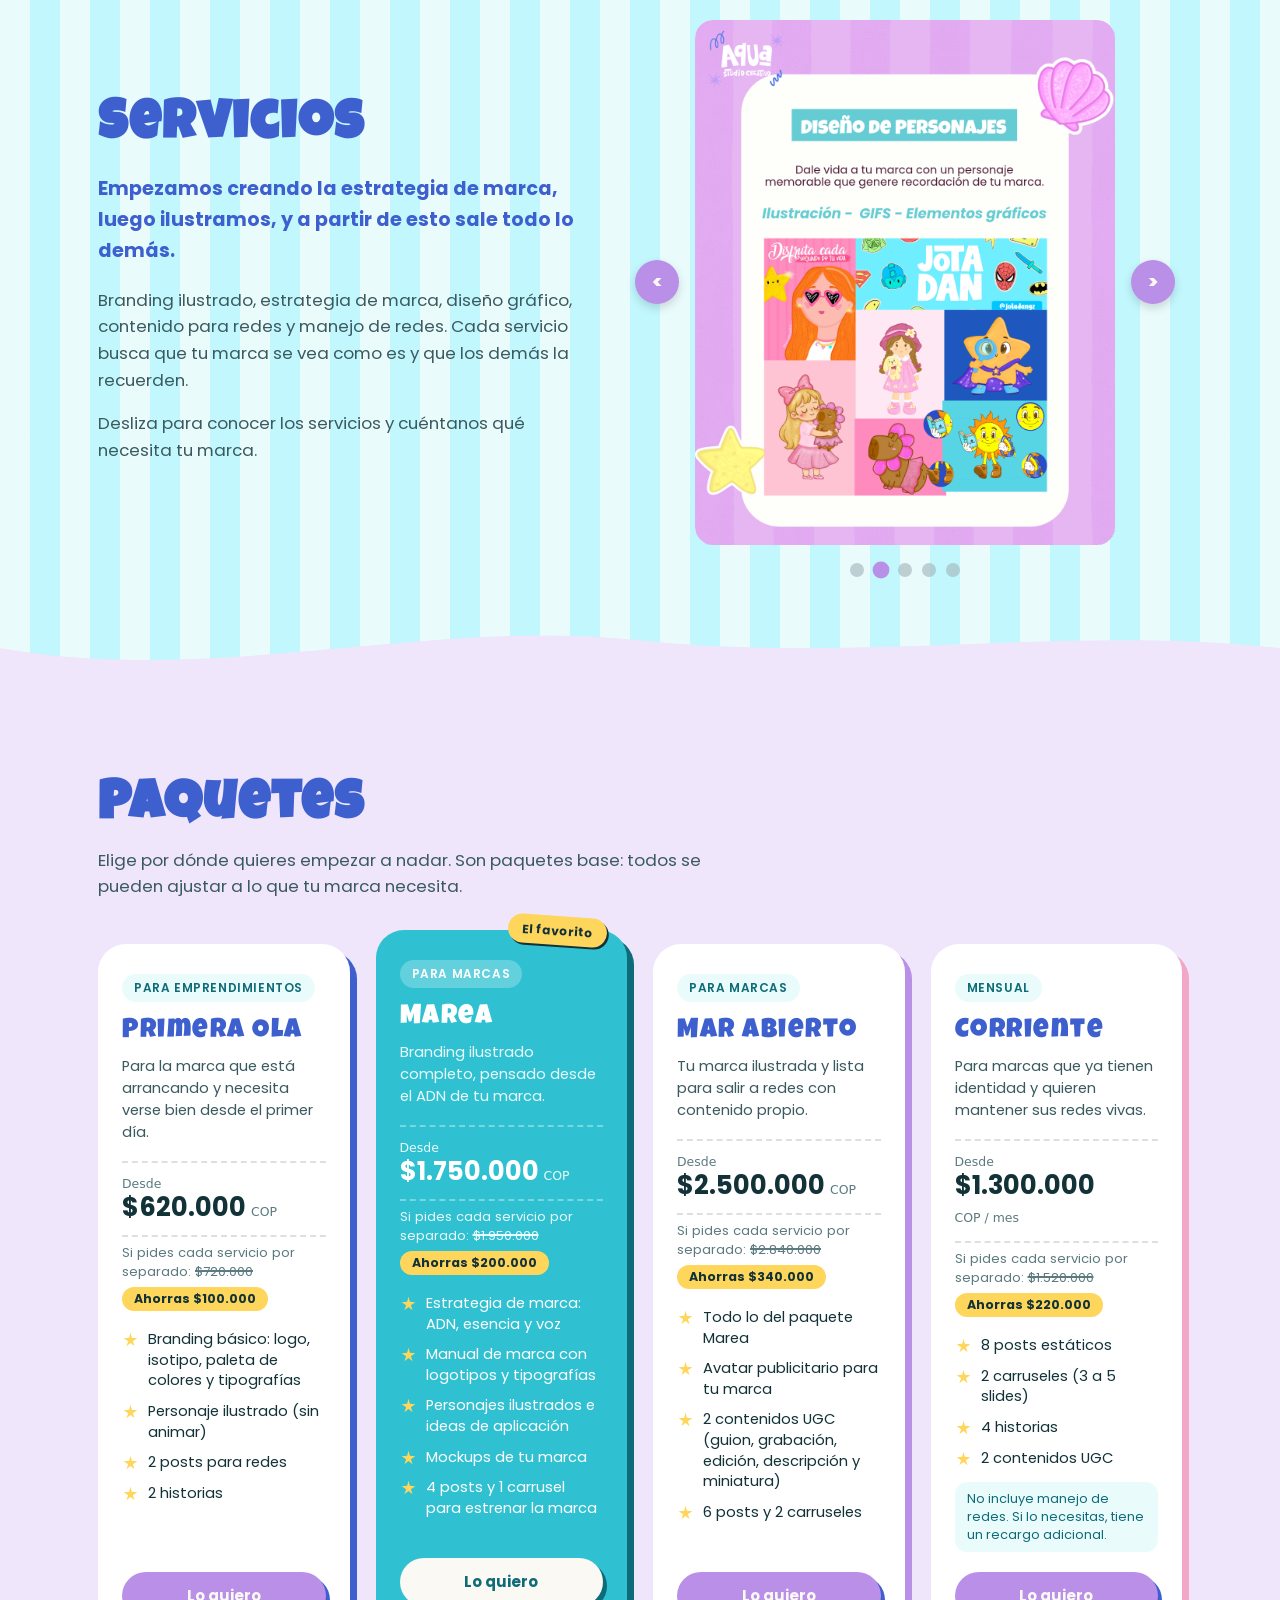
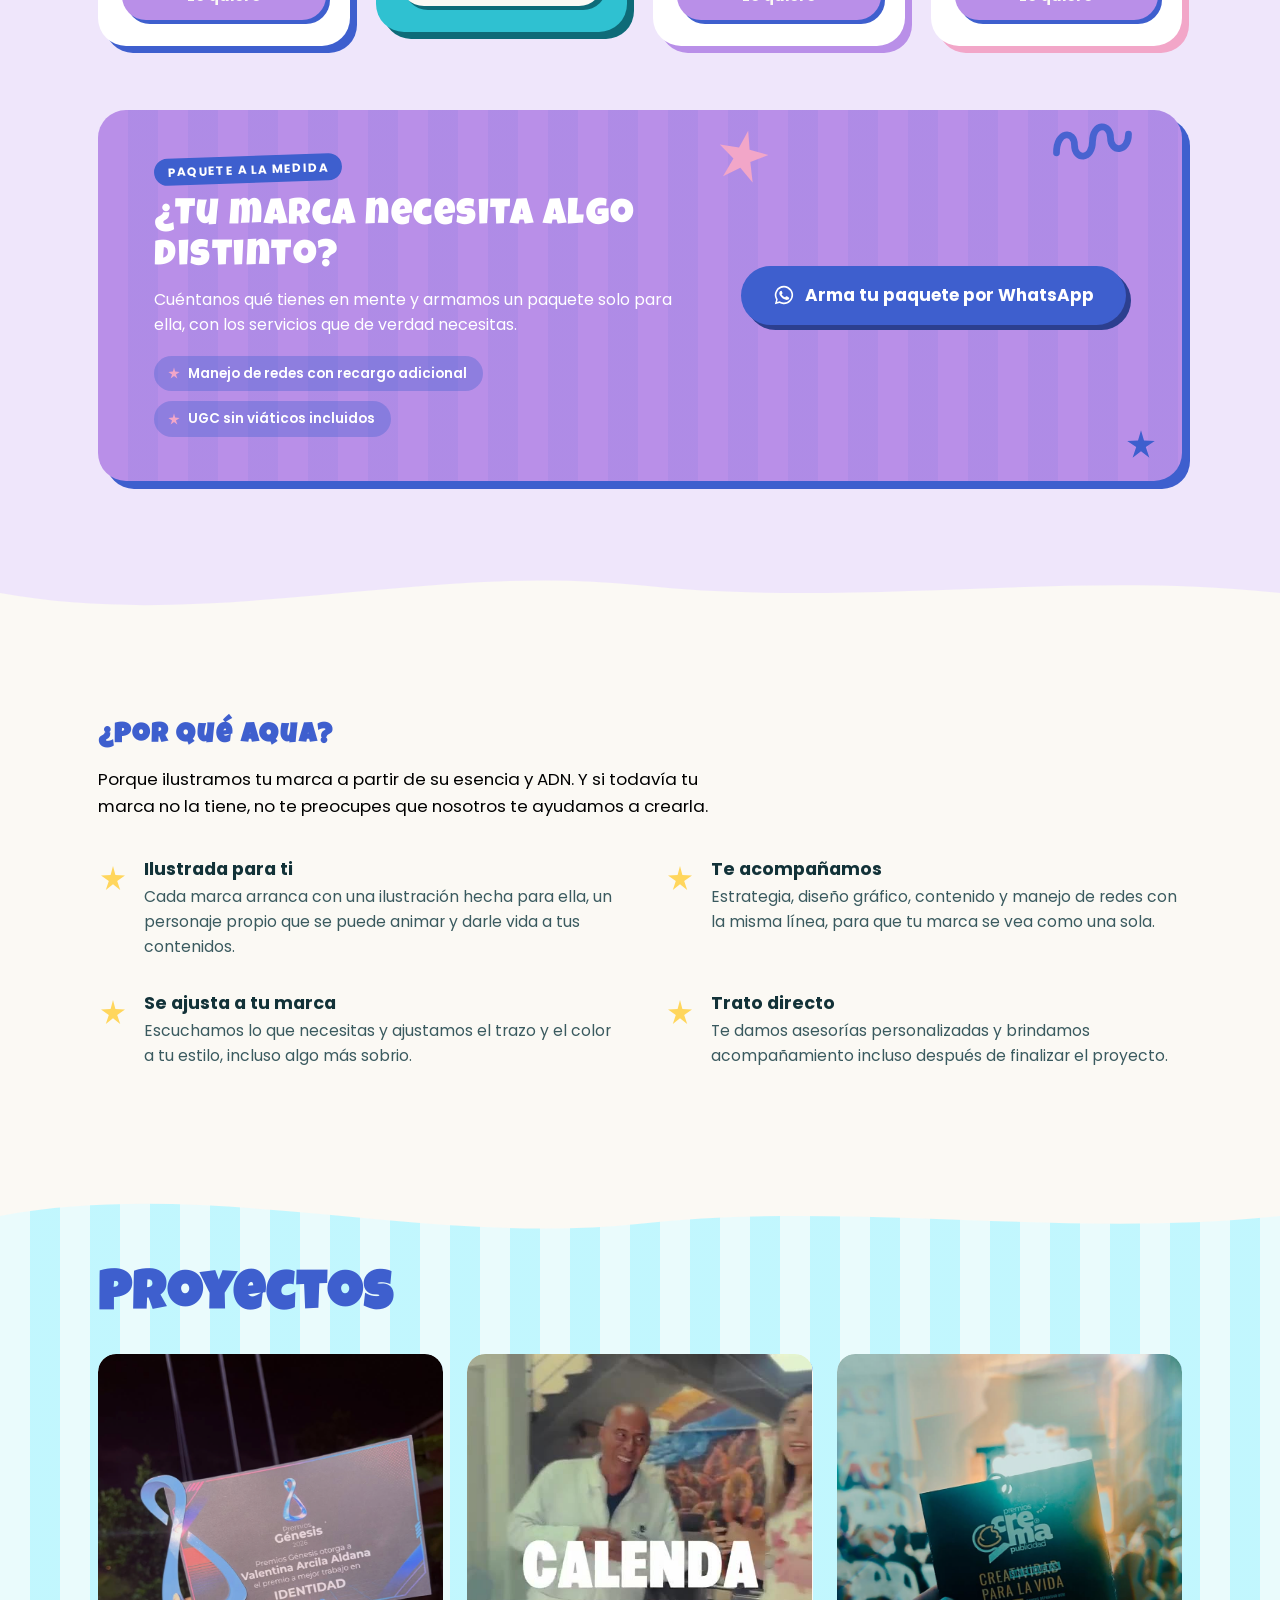
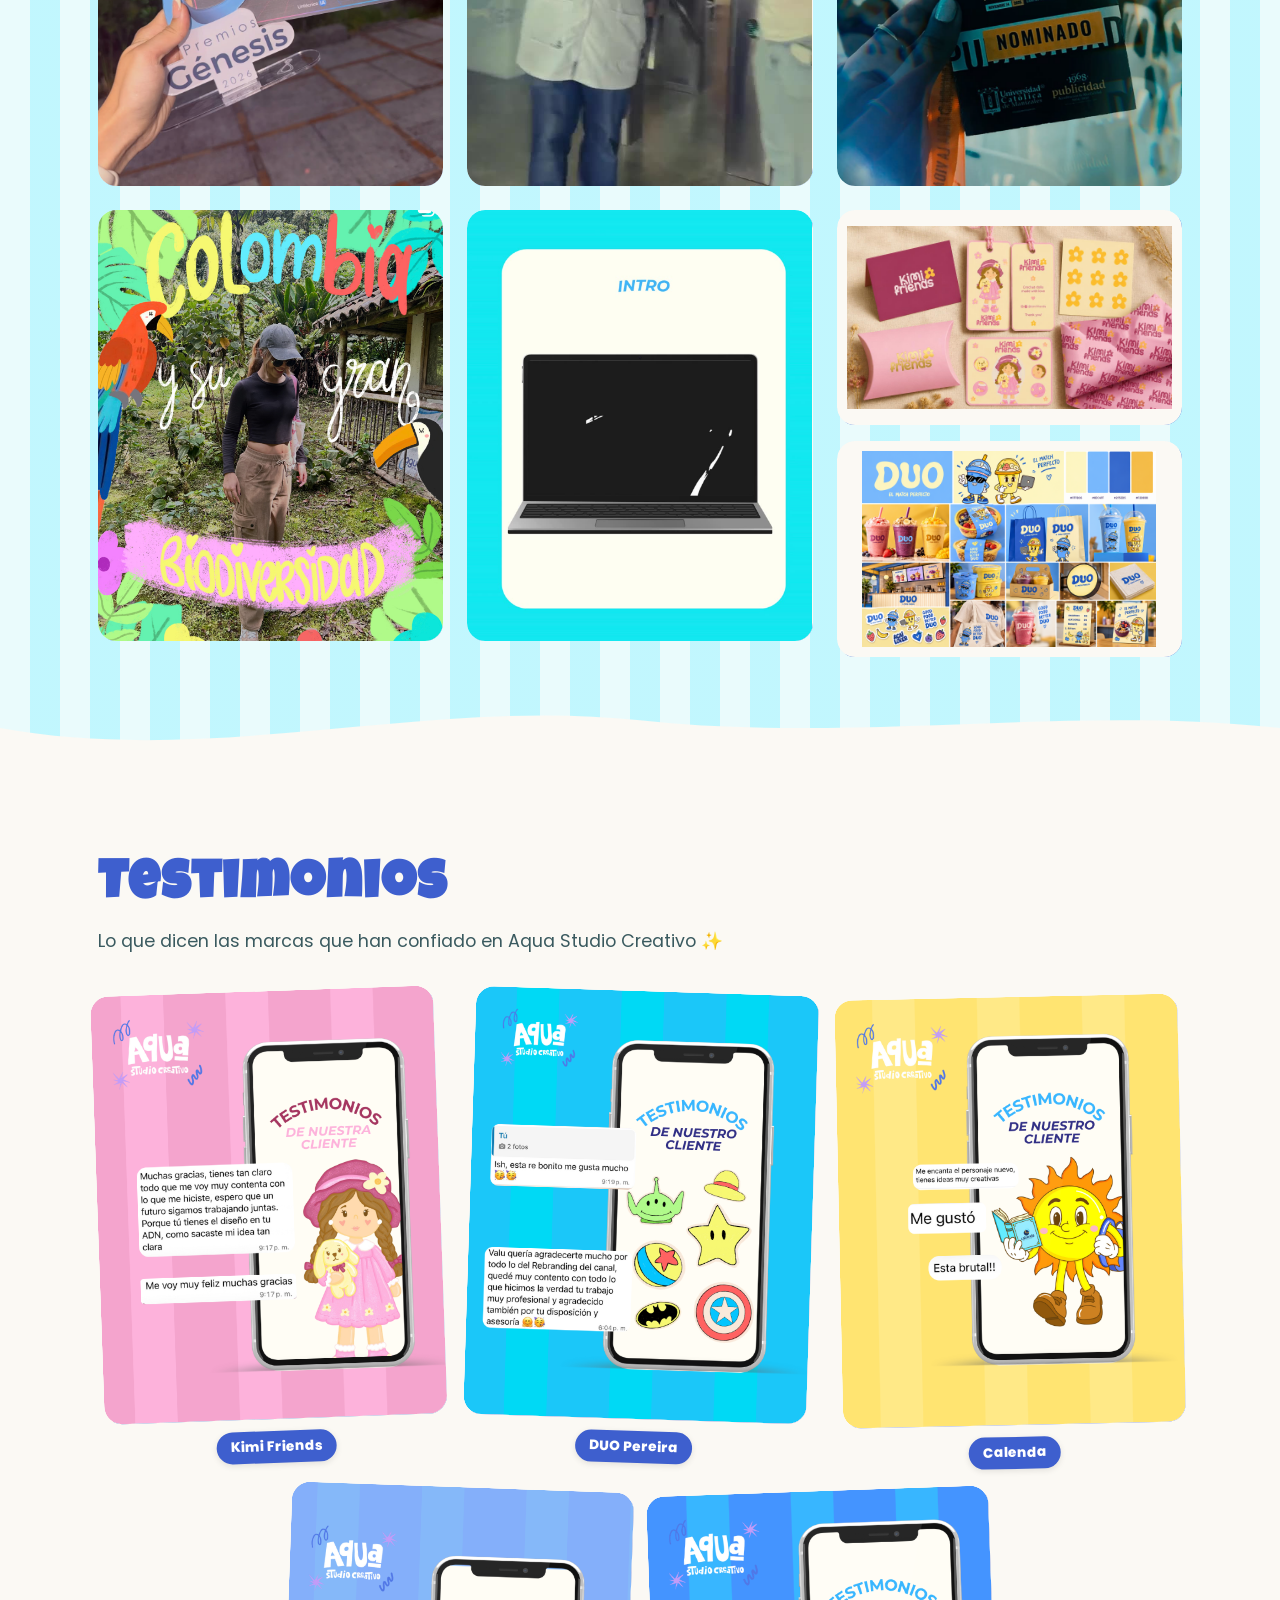
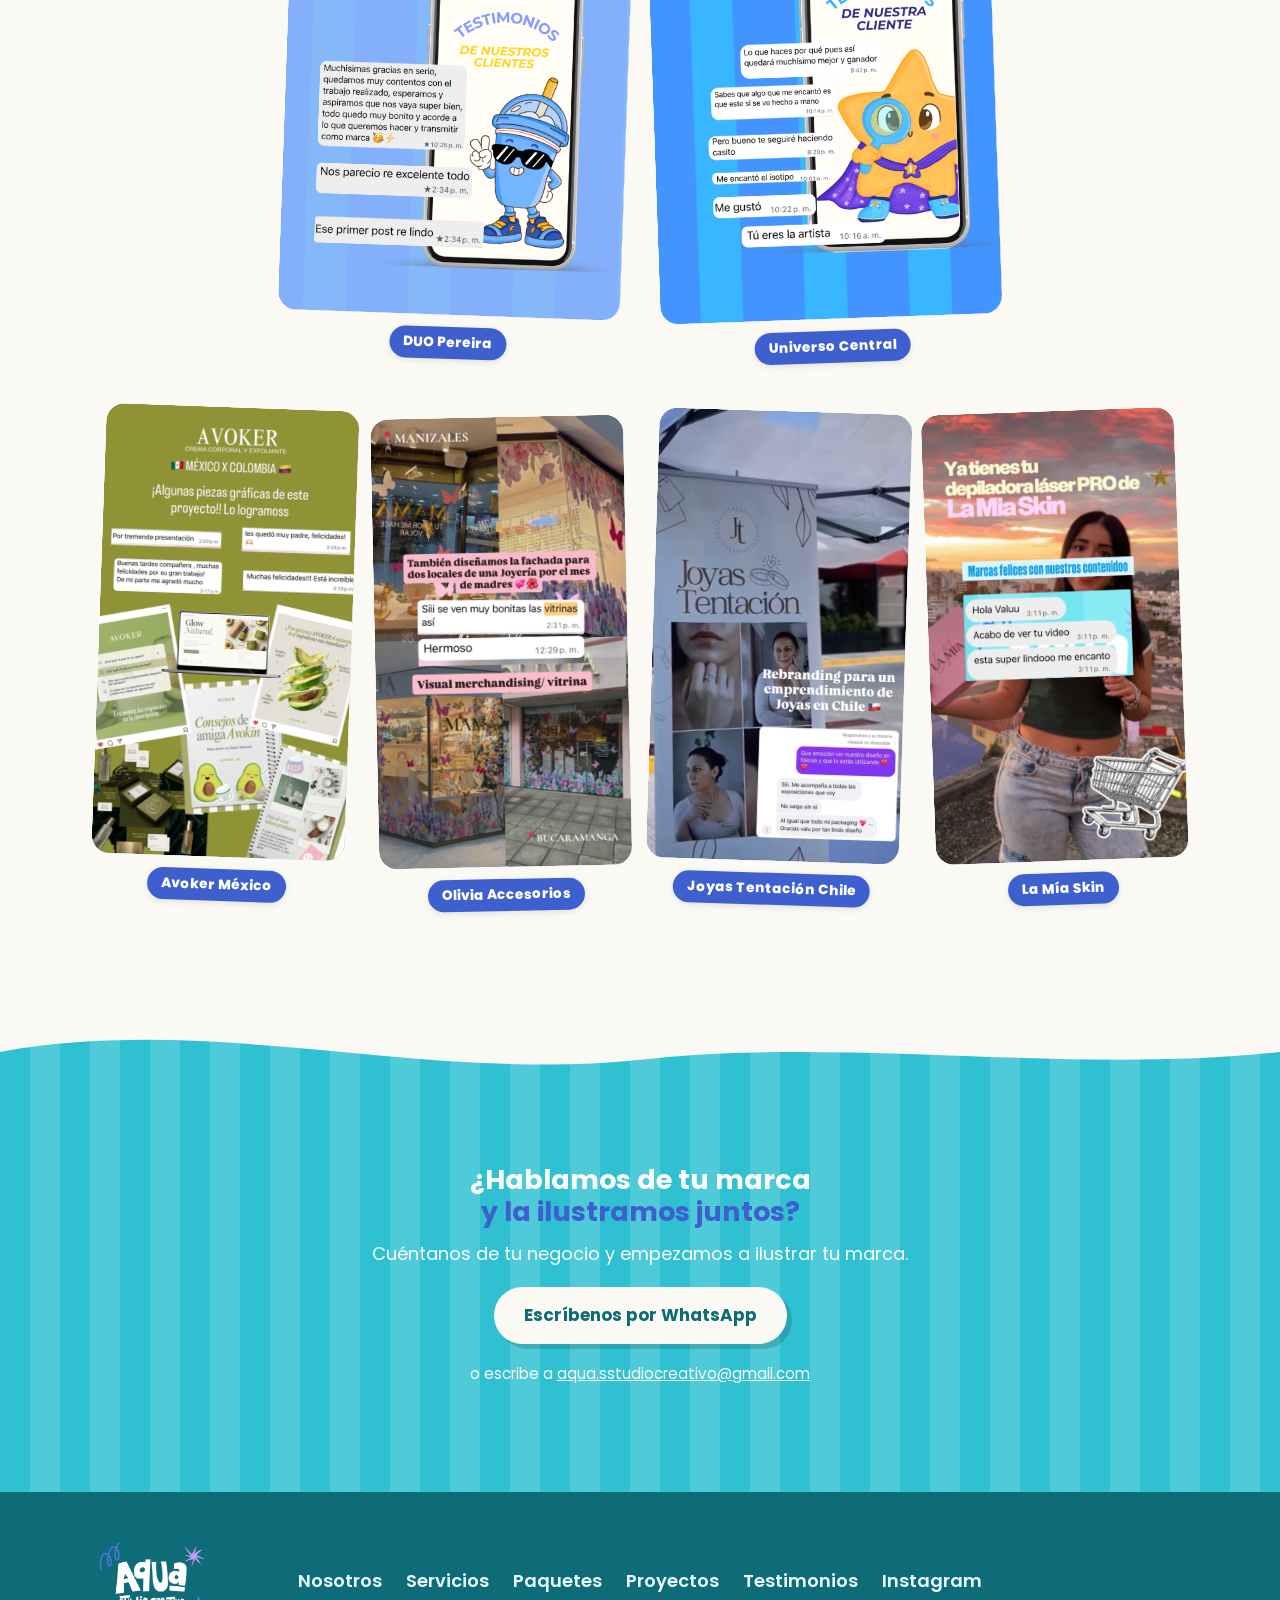
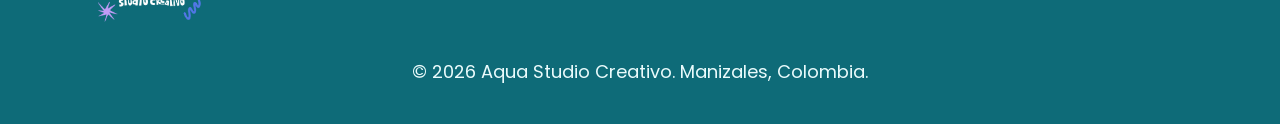
==== commit b8d5d32f: "Agrega paquetes y arreglos para Safari" ====
--- a/index.html
+++ b/index.html
@@ -6,7 +6,9 @@
 
 <meta charset="UTF-8">
 
-<meta name="viewport" content="width=device-width, initial-scale=1.0">
+<meta name="viewport" content="width=device-width, initial-scale=1.0, viewport-fit=cover">
+
+<meta name="format-detection" content="telephone=no">
 
 <title>Aqua Studio Creativo — Branding ilustrado en Manizales</title>
 
@@ -33,6 +35,7 @@
       <nav class="main-nav" id="main-nav">
         <a href="#nosotros">Nosotros</a>
         <a href="#servicios">Servicios</a>
+        <a href="#paquetes">Paquetes</a>
         <a href="#por-que">¿Por qué Aqua?</a>
         <a href="#proyectos">Proyectos</a>
         <a href="#testimonios">Testimonios</a> <!-- <--- Cambiado de Contacto a Testimonios -->
@@ -48,6 +51,8 @@
     </div>
   </header>
 
+<main>
+
   <!-- ============ HERO ============ -->
 
   <section class="hero">
@@ -68,7 +73,7 @@
 
         <div class="hero-actions">
 
-          <a href="https://wa.me/573024677023?text=Hola%2C%20vi%20su%20p%C3%A1gina%20y%20quiero%20contarles%20de%20mi%20marca" class="btn btn-primary" target="_blank" rel="noopener">Escríbenos por WhatsApp</a>
+          <a href="https://wa.me/573024677023?text=%C2%A1Hola%20Aqua%20Studio%20Creativo%21%20%F0%9F%8C%8A%20Estuve%20revisando%20tu%20p%C3%A1gina%20web%20y%20me%20gustar%C3%ADa%20contarte%20sobre%20mi%20marca." class="btn btn-primary" target="_blank" rel="noopener">Escríbenos por WhatsApp</a>
 
           <a href="#servicios" class="btn btn-ghost">Ver servicios</a>
 
@@ -226,6 +231,106 @@
       <svg viewBox="0 0 1440 90" preserveAspectRatio="none"><path d="M0,40 C 240,90 480,0 720,30 C 960,60 1200,10 1440,40 L1440,90 L0,90 Z"></path></svg>
     </div>
   </section>
+
+  <!-- ============ PAQUETES ============ -->
+  <!-- Para cambiar precios o lo que incluye cada paquete, edita el texto de cada <article> -->
+  <section class="section paquetes" id="paquetes">
+    <div class="wrap">
+
+      <div class="paquetes-head">
+        <h2>Paquetes</h2>
+        <p class="section-intro">Elige por dónde quieres empezar a nadar. Son paquetes base: todos se pueden ajustar a lo que tu marca necesita.</p>
+      </div>
+
+      <div class="paquetes-grid">
+
+        <article class="paquete">
+          <span class="paquete-tag">Para emprendimientos</span>
+          <h3 class="paquete-nombre">Primera Ola</h3>
+          <p class="paquete-desc">Para la marca que está arrancando y necesita verse bien desde el primer día.</p>
+          <p class="paquete-precio"><small>Desde</small> $620.000 <small>COP</small></p>
+          <p class="paquete-antes">Si pides cada servicio por separado: <s>$720.000</s><span class="paquete-ahorro">Ahorras $100.000</span></p>
+          <ul class="paquete-lista">
+            <li>Branding básico: logo, isotipo, paleta de colores y tipografías</li>
+            <li>Personaje ilustrado (sin animar)</li>
+            <li>2 posts para redes</li>
+            <li>2 historias</li>
+          </ul>
+          <a href="https://wa.me/573024677023?text=%C2%A1Hola%20Aqua%20Studio%20Creativo%21%20%F0%9F%8C%8A%20Estuve%20revisando%20tu%20p%C3%A1gina%20web%20y%20me%20interesa%20el%20paquete%20Primera%20Ola.%20%C2%BFMe%20cuentas%20m%C3%A1s%3F" class="btn paquete-btn" target="_blank" rel="noopener">Lo quiero</a>
+        </article>
+
+        <article class="paquete paquete--destacado">
+          <span class="paquete-badge">El favorito</span>
+          <span class="paquete-tag">Para marcas</span>
+          <h3 class="paquete-nombre">Marea</h3>
+          <p class="paquete-desc">Branding ilustrado completo, pensado desde el ADN de tu marca.</p>
+          <p class="paquete-precio"><small>Desde</small> $1.750.000 <small>COP</small></p>
+          <p class="paquete-antes">Si pides cada servicio por separado: <s>$1.950.000</s><span class="paquete-ahorro">Ahorras $200.000</span></p>
+          <ul class="paquete-lista">
+            <li>Estrategia de marca: ADN, esencia y voz</li>
+            <li>Manual de marca con logotipos y tipografías</li>
+            <li>Personajes ilustrados e ideas de aplicación</li>
+            <li>Mockups de tu marca</li>
+            <li>4 posts y 1 carrusel para estrenar la marca</li>
+          </ul>
+          <a href="https://wa.me/573024677023?text=%C2%A1Hola%20Aqua%20Studio%20Creativo%21%20%F0%9F%8C%8A%20Estuve%20revisando%20tu%20p%C3%A1gina%20web%20y%20me%20interesa%20el%20paquete%20Marea.%20%C2%BFMe%20cuentas%20m%C3%A1s%3F" class="btn paquete-btn" target="_blank" rel="noopener">Lo quiero</a>
+        </article>
+
+        <article class="paquete">
+          <span class="paquete-tag">Para marcas</span>
+          <h3 class="paquete-nombre">Mar Abierto</h3>
+          <p class="paquete-desc">Tu marca ilustrada y lista para salir a redes con contenido propio.</p>
+          <p class="paquete-precio"><small>Desde</small> $2.500.000 <small>COP</small></p>
+          <p class="paquete-antes">Si pides cada servicio por separado: <s>$2.840.000</s><span class="paquete-ahorro">Ahorras $340.000</span></p>
+          <ul class="paquete-lista">
+            <li>Todo lo del paquete Marea</li>
+            <li>Avatar publicitario para tu marca</li>
+            <li>2 contenidos UGC (guion, grabación, edición, descripción y miniatura)</li>
+            <li>6 posts y 2 carruseles</li>
+          </ul>
+          <a href="https://wa.me/573024677023?text=%C2%A1Hola%20Aqua%20Studio%20Creativo%21%20%F0%9F%8C%8A%20Estuve%20revisando%20tu%20p%C3%A1gina%20web%20y%20me%20interesa%20el%20paquete%20Mar%20Abierto.%20%C2%BFMe%20cuentas%20m%C3%A1s%3F" class="btn paquete-btn" target="_blank" rel="noopener">Lo quiero</a>
+        </article>
+
+        <article class="paquete">
+          <span class="paquete-tag">Mensual</span>
+          <h3 class="paquete-nombre">Corriente</h3>
+          <p class="paquete-desc">Para marcas que ya tienen identidad y quieren mantener sus redes vivas.</p>
+          <p class="paquete-precio"><small>Desde</small> $1.300.000 <small>COP / mes</small></p>
+          <p class="paquete-antes">Si pides cada servicio por separado: <s>$1.520.000</s><span class="paquete-ahorro">Ahorras $220.000</span></p>
+          <ul class="paquete-lista">
+            <li>8 posts estáticos</li>
+            <li>2 carruseles (3 a 5 slides)</li>
+            <li>4 historias</li>
+            <li>2 contenidos UGC</li>
+          </ul>
+          <p class="paquete-aviso">No incluye manejo de redes. Si lo necesitas, tiene un recargo adicional.</p>
+          <a href="https://wa.me/573024677023?text=%C2%A1Hola%20Aqua%20Studio%20Creativo%21%20%F0%9F%8C%8A%20Estuve%20revisando%20tu%20p%C3%A1gina%20web%20y%20me%20interesa%20el%20paquete%20Corriente.%20%C2%BFMe%20cuentas%20m%C3%A1s%3F" class="btn paquete-btn" target="_blank" rel="noopener">Lo quiero</a>
+        </article>
+
+      </div>
+
+      <!-- Recuadro: paquete a la medida -->
+      <div class="paquetes-medida">
+        <svg class="medida-deco medida-star--1" viewBox="0 0 100 100" aria-hidden="true"><use href="#icon-star"/></svg>
+        <svg class="medida-deco medida-star--2" viewBox="0 0 100 100" aria-hidden="true"><use href="#icon-star"/></svg>
+        <svg class="medida-deco medida-squiggle" viewBox="0 0 120 90" aria-hidden="true"><use href="#icon-squiggle"/></svg>
+
+        <div class="medida-copy">
+          <span class="medida-kicker">Paquete a la medida</span>
+          <h3>¿Tu marca necesita algo distinto?</h3>
+          <p>Cuéntanos qué tienes en mente y armamos un paquete solo para ella, con los servicios que de verdad necesitas.</p>
+          <ul class="medida-notas">
+            <li>Manejo de redes con recargo adicional</li>
+            <li>UGC sin viáticos incluidos</li>
+          </ul>
+        </div>
+
+        <a href="https://wa.me/573024677023?text=%C2%A1Hola%20Aqua%20Studio%20Creativo%21%20%F0%9F%8C%8A%20Estuve%20revisando%20tu%20p%C3%A1gina%20web%20y%20me%20gustar%C3%ADa%20armar%20un%20paquete%20a%20la%20medida%20para%20mi%20marca." class="btn medida-btn" target="_blank" rel="noopener"><svg class="medida-wa" viewBox="0 0 24 24" aria-hidden="true"><path d="M12 2a10 10 0 0 0-8.6 15.1L2 22l5-1.3A10 10 0 1 0 12 2zm0 18.2c-1.5 0-3-.4-4.3-1.2l-.3-.2-3 .8.8-2.9-.2-.3A8.2 8.2 0 1 1 12 20.2zm4.5-6.1c-.2-.1-1.5-.7-1.7-.8-.2-.1-.4-.1-.6.1l-.8 1c-.1.2-.3.2-.5.1a6.7 6.7 0 0 1-3.3-2.9c-.3-.4.3-.4.8-1.4.1-.2 0-.3 0-.5l-.8-1.8c-.2-.5-.4-.4-.6-.4h-.5c-.2 0-.5.1-.7.3-.2.3-.9.9-.9 2.2s1 2.6 1.1 2.7c.1.2 1.9 2.9 4.6 4 1.7.7 2.4.8 3.2.6.5-.1 1.5-.6 1.7-1.2.2-.6.2-1.1.2-1.2-.1-.1-.3-.2-.5-.3z"/></svg><span>Arma tu paquete por WhatsApp</span></a>
+      </div>
+
+    </div>
+  </section>
+
   <!-- ============ POR QUÉ AQUA ============ -->
 
   <section class="section por-que" id="por-que">
@@ -339,8 +444,8 @@
 
         <!-- 2. Video Calenda -->
         <a href="https://www.instagram.com/reel/DcbVZxjDXYE/?utm_source=ig_web_copy_link&vrfl=MzRlODBiNWFlZA==&srtk=MzRlODBiNWFlZA==" target="_blank" rel="noopener" class="portfolio-item">
-          <video autoplay loop muted playsinline class="portfolio-media">
-            <source src="assets/Video calenda.mp4" type="video/mp4">
+          <video autoplay loop muted playsinline webkit-playsinline preload="auto" poster="assets/poster-calenda.jpg" class="portfolio-media">
+            <source src="assets/Video%20calenda.mp4" type="video/mp4">
           </video>
           <div class="portfolio-overlay">
             <div class="portfolio-text">
@@ -378,7 +483,7 @@
 
         <!-- 5. Intro para YouTube -->
         <a href="https://www.instagram.com/p/Dbdz2munD6g/?utm_source=ig_web_copy_link&srtk=MzRlODBiNWFlZA==" target="_blank" rel="noopener" class="portfolio-item">
-          <video autoplay loop muted playsinline class="portfolio-media">
+          <video autoplay loop muted playsinline webkit-playsinline preload="auto" poster="assets/poster-intro.jpg" class="portfolio-media">
             <source src="assets/intro-youtube.mp4" type="video/mp4">
           </video>
           <div class="portfolio-overlay">
@@ -555,7 +660,7 @@
 
       <p>Cuéntanos de tu negocio y empezamos a ilustrar tu marca.</p>
 
-      <a href="https://wa.me/573024677023?text=Hola%2C%20vi%20su%20p%C3%A1gina%20y%20quiero%20contarles%20de%20mi%20marca" class="btn btn-light" target="_blank" rel="noopener">Escríbenos por WhatsApp</a>
+      <a href="https://wa.me/573024677023?text=%C2%A1Hola%20Aqua%20Studio%20Creativo%21%20%F0%9F%8C%8A%20Estuve%20revisando%20tu%20p%C3%A1gina%20web%20y%20me%20gustar%C3%ADa%20contarte%20sobre%20mi%20marca." class="btn btn-light" target="_blank" rel="noopener">Escríbenos por WhatsApp</a>
 
       <p class="cta-alt">o escribe a <a href="mailto:aqua.sstudiocreativo@gmail.com">aqua.sstudiocreativo@gmail.com</a></p>
 
@@ -572,6 +677,7 @@
       <nav class="footer-nav">
         <a href="#nosotros">Nosotros</a>
         <a href="#servicios">Servicios</a>
+        <a href="#paquetes">Paquetes</a>
         <a href="#proyectos">Proyectos</a>
         <a href="#testimonios">Testimonios</a>
         <a href="https://www.instagram.com/aquastudio.design" target="_blank" rel="noopener">Instagram</a>
--- a/styles.css
+++ b/styles.css
@@ -2762,4 +2762,625 @@
   .hero .hero-actions .btn-primary {
     box-shadow: 2px 2px 0 var(--blue) !important;
   }
-}+}
+/* =============================================================
+   PAQUETES (debajo de Servicios)
+   ============================================================= */
+.paquetes {
+  background: var(--cream);
+}
+.paquetes h2 {
+  font-family: 'Luckiest Guy', cursive;
+  letter-spacing: 2px;
+  font-size: clamp(2.4rem, 4.2vw, 3.4rem);
+  color: var(--blue);
+  margin-bottom: 8px;
+}
+.paquetes-head { max-width: 60ch; margin-bottom: 44px; }
+.paquetes-head .section-intro { color: #3a5a5f; margin: 0; }
+
+.paquetes-grid {
+  display: grid;
+  grid-template-columns: repeat(4, minmax(0, 1fr));
+  gap: 26px;
+  align-items: stretch;
+}
+
+.paquete {
+  position: relative;
+  display: flex;
+  flex-direction: column;
+  background: #ffffff;
+  border-radius: var(--radius-lg);
+  padding: 30px 24px 26px;
+  box-shadow: 7px 7px 0 var(--blue);
+  -webkit-transition: -webkit-transform .2s ease, box-shadow .2s ease;
+  transition: transform .2s ease, box-shadow .2s ease;
+}
+.paquete:nth-child(3) { box-shadow: 7px 7px 0 var(--purple); }
+.paquete:nth-child(4) { box-shadow: 7px 7px 0 var(--pink); }
+
+.paquete-tag {
+  -webkit-align-self: flex-start;
+  align-self: flex-start;
+  font-size: 12px;
+  font-weight: 600;
+  text-transform: uppercase;
+  letter-spacing: .6px;
+  color: var(--aqua-deep);
+  background: var(--aqua-pale);
+  border-radius: 999px;
+  padding: 4px 12px;
+  margin-bottom: 14px;
+}
+
+.paquete-nombre {
+  font-family: 'Luckiest Guy', cursive;
+  font-weight: 400;
+  letter-spacing: 1.5px;
+  font-size: 1.7rem;
+  color: var(--blue);
+  margin: 0 0 8px;
+}
+.paquete-desc {
+  font-size: .92rem;
+  line-height: 1.5;
+  color: #3a5a5f;
+  margin: 0 0 18px;
+}
+
+.paquete-precio {
+  font-weight: 700;
+  font-size: 1.6rem;
+  line-height: 1.1;
+  color: var(--ink);
+  padding: 14px 0;
+  margin: 0 0 18px;
+  border-top: 2px dashed rgba(18, 50, 56, .15);
+  border-bottom: 2px dashed rgba(18, 50, 56, .15);
+}
+.paquete-precio small {
+  display: inline-block;
+  font-size: .78rem;
+  font-weight: 500;
+  color: #5c7a7f;
+}
+.paquete-precio small:first-child { display: block; margin-bottom: 2px; }
+
+.paquete-lista {
+  display: flex;
+  flex-direction: column;
+  gap: 10px;
+  margin: 0 0 24px;
+  -webkit-box-flex: 1;
+  flex: 1 1 auto;
+}
+.paquete-lista li {
+  position: relative;
+  padding-left: 26px;
+  font-size: .92rem;
+  line-height: 1.4;
+}
+/* Estrellita amarilla como viñeta (sin imágenes) */
+.paquete-lista li::before {
+  content: "";
+  position: absolute;
+  left: 0;
+  top: 2px;
+  width: 17px;
+  height: 17px;
+  background: url("data:image/svg+xml,%3Csvg xmlns='http://www.w3.org/2000/svg' viewBox='0 0 100 100'%3E%3Cpath fill='%23FFD65C' d='M50 10 L58 40 L90 42 L64 60 L74 90 L50 71 L26 90 L36 60 L10 42 L42 40 Z'/%3E%3C/svg%3E") no-repeat center / contain;
+}
+
+.paquete-btn {
+  display: block;
+  text-align: center;
+  background: var(--purple);
+  color: var(--cream);
+  font-size: 15px;
+  padding: 12px 20px;
+  box-shadow: 4px 4px 0 var(--blue);
+}
+
+/* Paquete destacado */
+.paquete--destacado {
+  background: var(--aqua);
+  color: #ffffff;
+  box-shadow: 7px 7px 0 var(--aqua-deep);
+  -webkit-transform: translateY(-14px);
+  transform: translateY(-14px);
+}
+.paquete--destacado .paquete-tag { background: rgba(255,255,255,.25); color: #ffffff; }
+.paquete--destacado .paquete-nombre { color: #ffffff; }
+.paquete--destacado .paquete-desc,
+.paquete--destacado .paquete-precio small { color: var(--aqua-pale); }
+.paquete--destacado .paquete-precio {
+  color: #ffffff;
+  border-color: rgba(255,255,255,.35);
+}
+.paquete--destacado .paquete-btn {
+  background: var(--cream);
+  color: var(--aqua-deep);
+  box-shadow: 4px 4px 0 var(--aqua-deep);
+}
+.paquete-badge {
+  position: absolute;
+  top: -14px;
+  right: 20px;
+  background: var(--yellow);
+  color: var(--ink);
+  font-weight: 700;
+  font-size: 12px;
+  padding: 5px 14px;
+  border-radius: 999px;
+  -webkit-transform: rotate(4deg);
+  transform: rotate(4deg);
+  box-shadow: 2px 2px 0 var(--ink);
+}
+
+@media (hover: hover) {
+  .paquete:hover { -webkit-transform: translateY(-6px); transform: translateY(-6px); }
+  .paquete--destacado:hover { -webkit-transform: translateY(-20px); transform: translateY(-20px); }
+}
+
+.paquetes-nota {
+  text-align: center;
+  margin: 46px auto 0;
+  font-size: 1rem;
+  color: #3a5a5f;
+}
+.paquetes-nota a {
+  color: var(--blue);
+  font-weight: 700;
+  text-decoration: underline;
+  text-underline-offset: 3px;
+}
+
+/* Tablet: 2 x 2 */
+@media (max-width: 1060px) {
+  .paquetes-grid { grid-template-columns: repeat(2, minmax(0, 1fr)); gap: 34px 26px; }
+  .paquete--destacado { -webkit-transform: none; transform: none; }
+  @media (hover: hover) { .paquete--destacado:hover { -webkit-transform: translateY(-6px); transform: translateY(-6px); } }
+}
+
+/* Celular: una columna, tarjetas compactas */
+@media (max-width: 620px) {
+  .paquetes-head { margin-bottom: 30px; }
+  .paquetes-grid { grid-template-columns: 1fr; gap: 30px; }
+  .paquete { padding: 24px 20px 22px; border-radius: 22px; box-shadow: 5px 5px 0 var(--blue); }
+  .paquete:nth-child(3) { box-shadow: 5px 5px 0 var(--purple); }
+  .paquete:nth-child(4) { box-shadow: 5px 5px 0 var(--pink); }
+  .paquete--destacado { box-shadow: 5px 5px 0 var(--aqua-deep); }
+  .paquete-nombre { font-size: 1.5rem !important; }
+  .paquete-desc, .paquete-lista li { font-size: 13px; }
+  .paquete-precio { font-size: 1.35rem; }
+  .paquete-btn { font-size: 14px; padding: 10px 18px; }
+  .paquetes-nota { font-size: 13px; margin-top: 32px; }
+}
+
+/* =============================================================
+   COMPATIBILIDAD SAFARI / iPHONE / iPAD (dejar AL FINAL DE TODO)
+   Chrome ya se veía bien; estas reglas hacen que Safari se vea igual.
+   ============================================================= */
+
+/* iPhone no agranda el texto solo al girar el celular */
+html {
+  -webkit-text-size-adjust: 100%;
+  text-size-adjust: 100%;
+}
+
+/* Sin scroll horizontal (Safari ignora overflow-x:hidden en algunas versiones) */
+html, body {
+  overflow-x: hidden;
+  max-width: 100%;
+}
+@supports (overflow: clip) {
+  html, body { overflow-x: clip; }
+}
+main { display: block; width: 100%; overflow: hidden; }
+
+/* Menú fijo arriba también en Safari antiguos */
+.site-header {
+  position: -webkit-sticky;
+  position: sticky;
+}
+
+/* Quita el estilo de botón de Apple (bordes, padding y color azul) */
+button,
+.slider-btn,
+.nav-toggle {
+  -webkit-appearance: none;
+  appearance: none;
+  padding: 0;
+  line-height: 1;
+  color: inherit;
+  font: inherit;
+}
+.slider-btn {
+  color: var(--cream);
+  font-family: var(--font-display);
+  font-size: 20px;
+  font-weight: 800;
+}
+.nav-toggle { padding: 6px; }
+
+/* Sin el recuadro gris al tocar enlaces en iPhone */
+a, button { -webkit-tap-highlight-color: transparent; }
+
+/* Safari no recortaba bien las esquinas redondeadas con imágenes/videos dentro */
+.services-slider-track-container,
+.portfolio-item,
+.testimonio-img-wrapper,
+.hero-img {
+  -webkit-mask-image: -webkit-radial-gradient(white, black);
+  isolation: isolate;
+}
+
+/* Carrusel: transiciones con prefijo para Safari */
+.services-slider-track {
+  -webkit-transition: -webkit-transform .25s ease-in-out;
+  transition: transform .25s ease-in-out;
+  will-change: transform;
+  -webkit-backface-visibility: hidden;
+  backface-visibility: hidden;
+  touch-action: pan-y;
+}
+
+/* Videos: siempre llenan su tarjeta */
+.portfolio-item video { background: var(--cream); }
+
+/* En iPhone/iPad el primer toque activaba el efecto hover y había que tocar dos veces.
+   En pantallas táctiles el enlace abre con un solo toque. */
+@media (hover: none) {
+  .portfolio-item:hover .portfolio-overlay { opacity: 0; }
+  .portfolio-item:hover,
+  .portfolio-item:hover img,
+  .portfolio-item:hover video,
+  .testimonio-card:hover,
+  .slider-btn:hover,
+  .btn:hover { -webkit-transform: none; transform: none; }
+}
+
+/* Safari muy viejos (iOS 14 o menos) no entienden aspect-ratio:
+   se les da una altura fija para que nada desaparezca */
+@supports not (aspect-ratio: 1 / 1) {
+  .services-slider-track-container { height: 0; padding-bottom: 125%; position: relative; }
+  .services-slider-track { position: absolute; top: 0; left: 0; width: 100%; height: 100%; }
+  .portfolio-item { height: 360px; }
+  .portfolio-dual-horizontal .portfolio-item.horizontal { height: 172px; }
+  .testimonio-img-wrapper.format-standard { height: 360px; }
+  .testimonio-img-wrapper.format-story { height: 420px; }
+  @media (max-width: 768px) {
+    #proyectos .portfolio-item { height: 220px !important; }
+    #proyectos .portfolio-item.horizontal { height: 103px !important; }
+    #testimonios .testimonio-img-wrapper.format-standard { height: 200px !important; }
+    #testimonios .testimonio-img-wrapper.format-story { height: 290px !important; }
+  }
+}
+
+/* Safari sin "gap" en flexbox (iOS 14.0): margen de respaldo en botones del hero */
+@supports not (inset: 0) {
+  .hero-actions .btn { margin: 0 12px 12px 0; }
+}
+
+/* Ancho seguro con la muesca del iPhone en horizontal */
+@supports (padding: max(0px)) {
+  .wrap {
+    padding-left: max(28px, env(safe-area-inset-left));
+    padding-right: max(28px, env(safe-area-inset-right));
+  }
+}
+
+/* Menú en tablet: cabe el nuevo enlace "Paquetes" */
+@media (min-width: 621px) and (max-width: 1060px) {
+  .header-inner { gap: 14px; }
+  .main-nav { gap: 14px; font-size: 14px; }
+  .nav-cta { padding: 8px 16px; font-size: 14px; }
+  .brand-logo { height: 44px; }
+}
+
+/* Precio "por separado" tachado en los paquetes */
+.paquete-antes {
+  font-size: .82rem;
+  color: #5c7a7f;
+  margin: -8px 0 18px;
+}
+.paquete-antes s { text-decoration-thickness: 1.5px; }
+.paquete--destacado .paquete-antes { color: var(--aqua-pale); }
+.paquete .paquete-precio { margin-bottom: 14px; }
+@media (max-width: 620px) { .paquete-antes { font-size: 12px; } }
+
+/* Aviso dentro de una tarjeta de paquete */
+.paquete-aviso {
+  font-size: .8rem;
+  line-height: 1.4;
+  color: var(--aqua-deep);
+  background: var(--aqua-pale);
+  border-radius: 12px;
+  padding: 8px 12px;
+  margin: -10px 0 20px;
+}
+@media (max-width: 620px) { .paquete-aviso { font-size: 12px; } }
+
+/* Ahorro del paquete frente a los servicios sueltos */
+.paquete-antes { line-height: 1.45; }
+.paquete-ahorro {
+  display: block;
+  width: -webkit-fit-content;
+  width: fit-content;
+  margin-top: 6px;
+  font-size: .78rem;
+  font-weight: 700;
+  color: var(--ink);
+  background: var(--yellow);
+  border-radius: 999px;
+  padding: 3px 12px;
+}
+
+/* =============================================================
+   PAQUETE A LA MEDIDA (recuadro al final de Paquetes)
+   ============================================================= */
+.section.paquetes { padding-bottom: 80px; }
+
+.paquetes-medida {
+  position: relative;
+  display: grid;
+  grid-template-columns: 1fr auto;
+  align-items: center;
+  gap: 30px;
+  margin-top: 64px;
+  padding: 44px 56px;
+  border-radius: var(--radius-lg);
+  color: var(--cream);
+  background: repeating-linear-gradient(
+    90deg,
+    transparent,
+    transparent 30px,
+    rgba(255, 255, 255, 0.08) 30px,
+    rgba(255, 255, 255, 0.08) 60px
+  ), var(--blue);
+  box-shadow: 8px 8px 0 var(--purple);
+  overflow: hidden;
+}
+
+.medida-copy { position: relative; z-index: 1; max-width: 560px; }
+
+.medida-kicker {
+  display: inline-block;
+  font-size: 12px;
+  font-weight: 700;
+  text-transform: uppercase;
+  letter-spacing: .8px;
+  color: var(--ink);
+  background: var(--yellow);
+  border-radius: 999px;
+  padding: 4px 14px;
+  margin-bottom: 14px;
+  -webkit-transform: rotate(-2deg);
+  transform: rotate(-2deg);
+}
+
+.paquetes-medida h3 {
+  font-family: 'Luckiest Guy', cursive;
+  font-weight: 400;
+  letter-spacing: 1.5px;
+  font-size: clamp(1.6rem, 3vw, 2.3rem);
+  line-height: 1.1;
+  color: var(--cream);
+  margin: 0 0 10px;
+}
+
+.paquetes-medida p {
+  font-size: 1rem;
+  line-height: 1.55;
+  color: #e6ebff;
+  margin: 0 0 18px;
+}
+
+.medida-notas {
+  display: flex;
+  flex-wrap: wrap;
+  gap: 10px;
+}
+.medida-notas li {
+  position: relative;
+  font-size: .85rem;
+  font-weight: 600;
+  background: rgba(255, 255, 255, 0.16);
+  border: 2px solid rgba(255, 255, 255, 0.35);
+  border-radius: 999px;
+  padding: 5px 14px 5px 32px;
+}
+.medida-notas li::before {
+  content: "";
+  position: absolute;
+  left: 11px;
+  top: 50%;
+  width: 14px;
+  height: 14px;
+  margin-top: -7px;
+  background: url("data:image/svg+xml,%3Csvg xmlns='http://www.w3.org/2000/svg' viewBox='0 0 100 100'%3E%3Cpath fill='%23FFD65C' d='M50 10 L58 40 L90 42 L64 60 L74 90 L50 71 L26 90 L36 60 L10 42 L42 40 Z'/%3E%3C/svg%3E") no-repeat center / contain;
+}
+
+.medida-btn {
+  position: relative;
+  z-index: 1;
+  background: var(--yellow);
+  color: var(--ink);
+  font-size: 17px;
+  padding: 16px 32px;
+  white-space: nowrap;
+  box-shadow: 5px 5px 0 var(--ink);
+}
+
+/* Decoraciones */
+.medida-deco { position: absolute; pointer-events: none; }
+.medida-star--1 { width: 54px; height: 54px; top: 18px; right: 38%; fill: var(--yellow); color: var(--yellow); -webkit-transform: rotate(12deg); transform: rotate(12deg); }
+.medida-star--2 { width: 30px; height: 30px; bottom: 22px; right: 26px; fill: var(--pink); color: var(--pink); }
+.medida-squiggle { width: 90px; height: 68px; top: -10px; right: 40px; color: var(--purple); opacity: .9; }
+
+/* Tablet */
+@media (max-width: 860px) {
+  .paquetes-medida { grid-template-columns: 1fr; padding: 38px 34px; gap: 24px; }
+  .medida-btn { justify-self: start; }
+  .medida-star--1 { right: 18px; top: auto; bottom: 30px; }
+}
+
+/* Celular */
+@media (max-width: 620px) {
+  .paquetes-medida { margin-top: 44px; padding: 30px 22px 28px; border-radius: 22px; box-shadow: 5px 5px 0 var(--purple); }
+  .paquetes-medida h3 { font-size: 1.45rem !important; padding-right: 40px; }
+  .paquetes-medida p { font-size: 13px; }
+  .medida-notas li { font-size: 12px; }
+  .medida-btn { font-size: 14px; padding: 12px 24px; box-shadow: 3px 3px 0 var(--ink); }
+  .medida-squiggle { width: 60px; height: 45px; right: 14px; }
+  .medida-star--1 { width: 36px; height: 36px; }
+}
+
+@media (max-width: 620px) {
+  .medida-star--1 { right: 70px; bottom: 34px; }
+  .medida-star--2 { right: 22px; bottom: 56px; }
+}
+
+/* Paquete a la medida: versión morada, sin tanto amarillo */
+.paquetes-medida {
+  grid-template-columns: minmax(0, 600px) auto;
+  justify-content: start;
+  column-gap: 72px;
+  background: repeating-linear-gradient(
+    90deg,
+    transparent,
+    transparent 30px,
+    rgba(255, 255, 255, 0.12) 30px,
+    rgba(255, 255, 255, 0.12) 60px
+  ), var(--purple);
+  box-shadow: 8px 8px 0 var(--blue);
+}
+.paquetes-medida h3,
+.paquetes-medida p { color: #ffffff; }
+.medida-kicker {
+  background: var(--cream);
+  color: var(--blue);
+}
+.medida-notas li {
+  background: rgba(255, 255, 255, 0.2);
+  border-color: rgba(255, 255, 255, 0.5);
+  color: #ffffff;
+}
+.medida-notas li::before {
+  background-image: url("data:image/svg+xml,%3Csvg xmlns='http://www.w3.org/2000/svg' viewBox='0 0 100 100'%3E%3Cpath fill='%23FBF9F4' d='M50 10 L58 40 L90 42 L64 60 L74 90 L50 71 L26 90 L36 60 L10 42 L42 40 Z'/%3E%3C/svg%3E");
+}
+.medida-btn {
+  background: var(--cream);
+  color: var(--blue);
+  box-shadow: 5px 5px 0 var(--blue);
+}
+.medida-star--1 { fill: var(--cream); color: var(--cream); }
+.medida-star--2 { fill: var(--pink); color: var(--pink); }
+.medida-squiggle { color: var(--blue); }
+
+@media (max-width: 860px) {
+  .paquetes-medida { grid-template-columns: 1fr; }
+}
+@media (max-width: 620px) {
+  .paquetes-medida { box-shadow: 5px 5px 0 var(--blue); }
+  .medida-btn { box-shadow: 3px 3px 0 var(--blue); }
+}
+
+/* Paquete a la medida: menos blanco (solo cambia este recuadro) */
+.medida-kicker { background: var(--blue); color: #ffffff; }
+.medida-notas li {
+  background: rgba(62, 95, 206, 0.35);
+  border-color: transparent;
+}
+.medida-notas li::before {
+  background-image: url("data:image/svg+xml,%3Csvg xmlns='http://www.w3.org/2000/svg' viewBox='0 0 100 100'%3E%3Cpath fill='%23F2A6C8' d='M50 10 L58 40 L90 42 L64 60 L74 90 L50 71 L26 90 L36 60 L10 42 L42 40 Z'/%3E%3C/svg%3E");
+}
+.medida-btn {
+  background: var(--blue);
+  color: #ffffff;
+  box-shadow: 5px 5px 0 var(--aqua-deep);
+}
+.medida-star--1 { fill: var(--pink); color: var(--pink); }
+.medida-star--2 { fill: var(--blue); color: var(--blue); }
+.paquetes-medida {
+  background: repeating-linear-gradient(
+    90deg,
+    transparent,
+    transparent 30px,
+    rgba(62, 95, 206, 0.08) 30px,
+    rgba(62, 95, 206, 0.08) 60px
+  ), var(--purple);
+}
+@media (max-width: 620px) {
+  .medida-btn { box-shadow: 3px 3px 0 var(--aqua-deep); }
+}
+
+/* Tarjetas de paquetes: cada una con un pastel de la paleta (Marea sigue turquesa) */
+.paquete:nth-child(1) { background: #E6ECFF; }
+.paquete:nth-child(3) { background: #F2E8FD; }
+.paquete:nth-child(4) { background: #FDEAF3; }
+.paquete:not(.paquete--destacado) .paquete-tag { background: #ffffff; }
+.paquete:not(.paquete--destacado) .paquete-aviso { background: rgba(255, 255, 255, 0.7); }
+
+/* Botón de WhatsApp del paquete a la medida */
+.medida-btn {
+  display: inline-flex;
+  align-items: center;
+  gap: 10px;
+}
+.medida-wa { width: 22px; height: 22px; fill: currentColor; flex-shrink: 0; }
+@media (max-width: 620px) { .medida-wa { width: 18px; height: 18px; } }
+
+/* Más espacio para el texto con el botón largo */
+.paquetes-medida { grid-template-columns: minmax(0, 660px) auto; column-gap: 48px; }
+@media (max-width: 1060px) { .paquetes-medida { grid-template-columns: 1fr; } .medida-btn { justify-self: start; } }
+
+/* =============================================================
+   PAQUETES: fondo lila con rayas + tarjetas blancas (Marea turquesa)
+   ============================================================= */
+.section.paquetes {
+  background: repeating-linear-gradient(
+    90deg,
+    transparent,
+    transparent 30px,
+    rgba(255, 255, 255, 0.55) 30px,
+    rgba(255, 255, 255, 0.55) 60px
+  ), #EFE6FB;
+  padding-bottom: 150px;
+}
+
+/* La onda al final de Servicios toma el color lila para unir las dos secciones */
+.servicios > .wave path { fill: #EFE6FB !important; }
+
+/* Onda crema al final de Paquetes, para pasar a "¿Por qué Aqua?" */
+.paquetes::after {
+  content: "";
+  position: absolute;
+  bottom: -1px;
+  left: 0;
+  width: 100%;
+  height: 70px;
+  background: url("data:image/svg+xml,%3Csvg xmlns='http://www.w3.org/2000/svg' viewBox='0 0 1440 90' preserveAspectRatio='none'%3E%3Cpath fill='%23FBF9F4' d='M0,40 C 240,90 480,0 720,30 C 960,60 1200,10 1440,40 L1440,90 L0,90 Z'/%3E%3C/svg%3E") no-repeat;
+  background-size: 100% 100%;
+  pointer-events: none;
+}
+
+/* Tarjetas de nuevo en blanco */
+.paquete:nth-child(1),
+.paquete:nth-child(3),
+.paquete:nth-child(4) { background: #ffffff; }
+.paquete:not(.paquete--destacado) .paquete-tag { background: var(--aqua-pale); }
+.paquete:not(.paquete--destacado) .paquete-aviso { background: var(--aqua-pale); }
+
+@media (max-width: 768px) {
+  .section.paquetes { padding-bottom: 100px !important; }
+  .paquetes::after { height: 40px; }
+}
+
+/* Paquetes: fondo lila liso (sin rayas) */
+.section.paquetes { background: #EFE6FB; }
+
+/* Botón del paquete a la medida: sombra azul oscuro en vez de verde */
+.medida-btn { box-shadow: 5px 5px 0 #2C3F8F; }
+@media (max-width: 620px) { .medida-btn { box-shadow: 3px 3px 0 #2C3F8F; } }
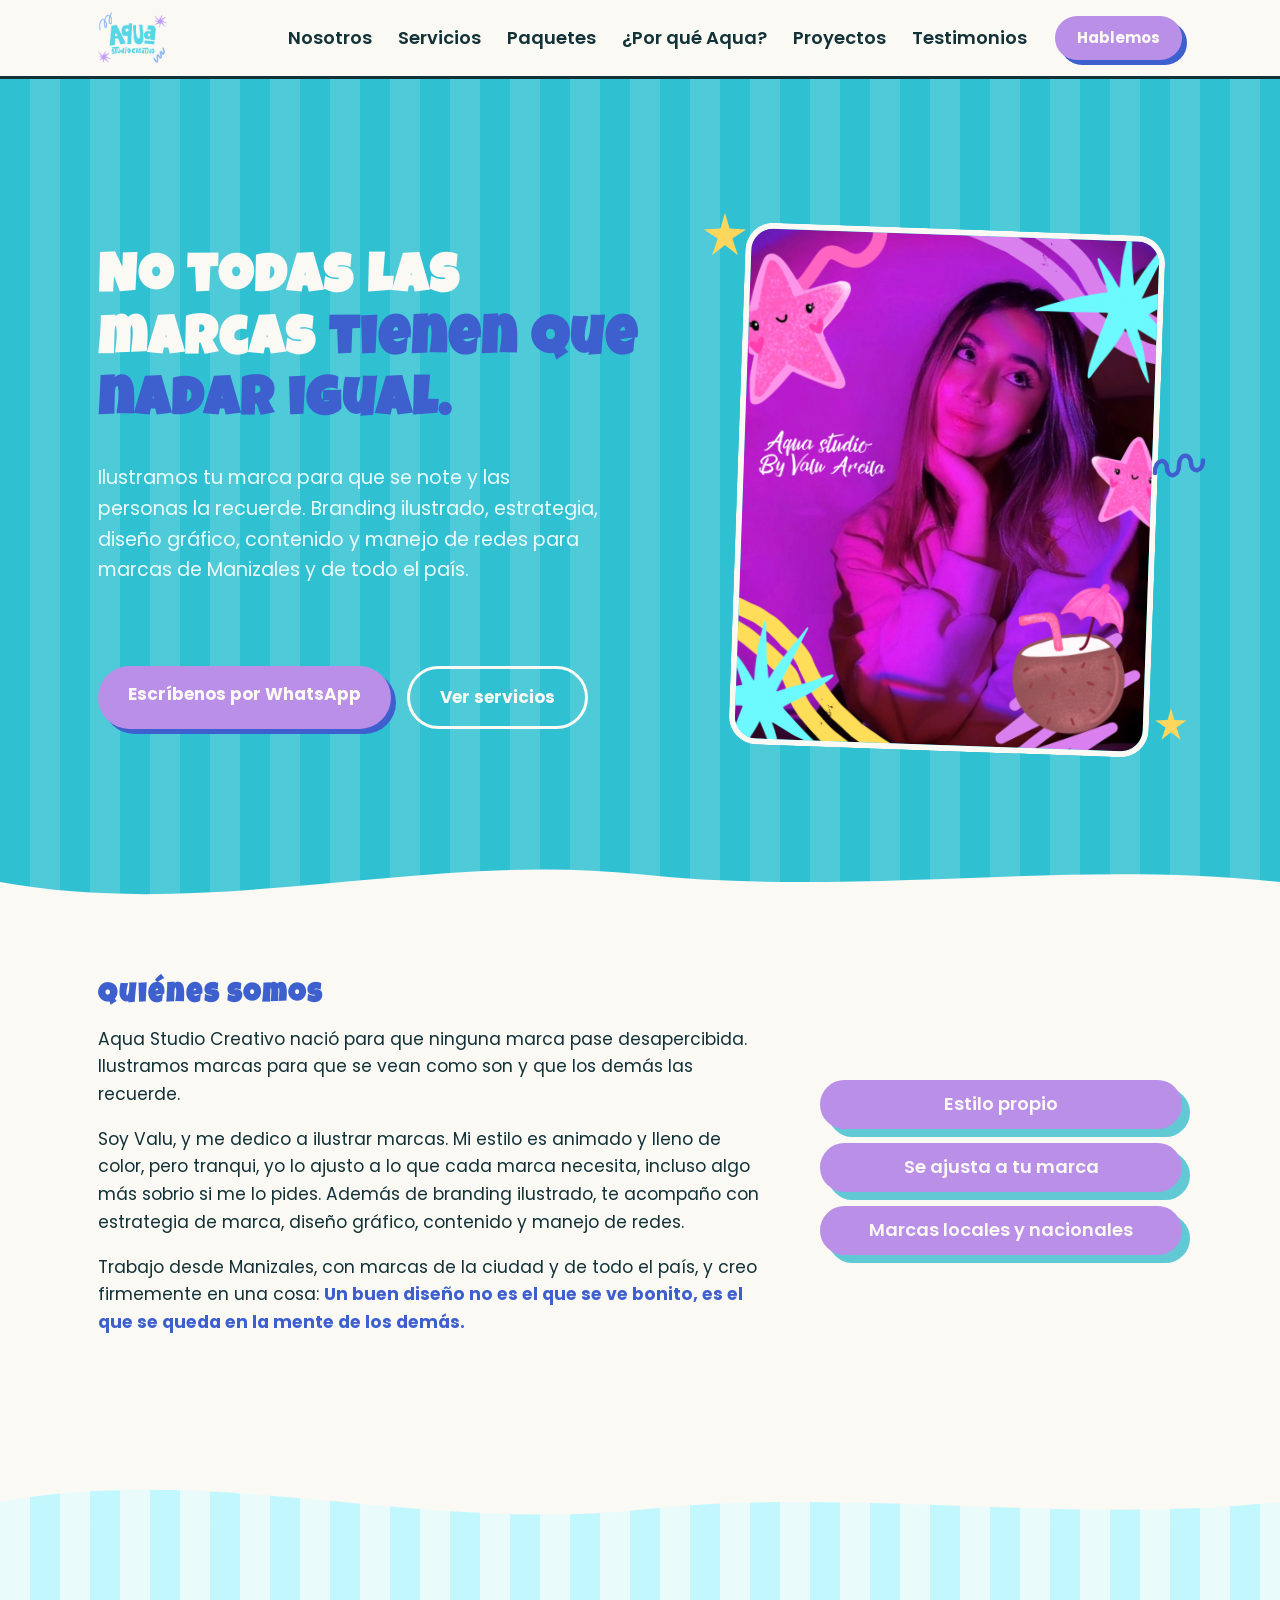
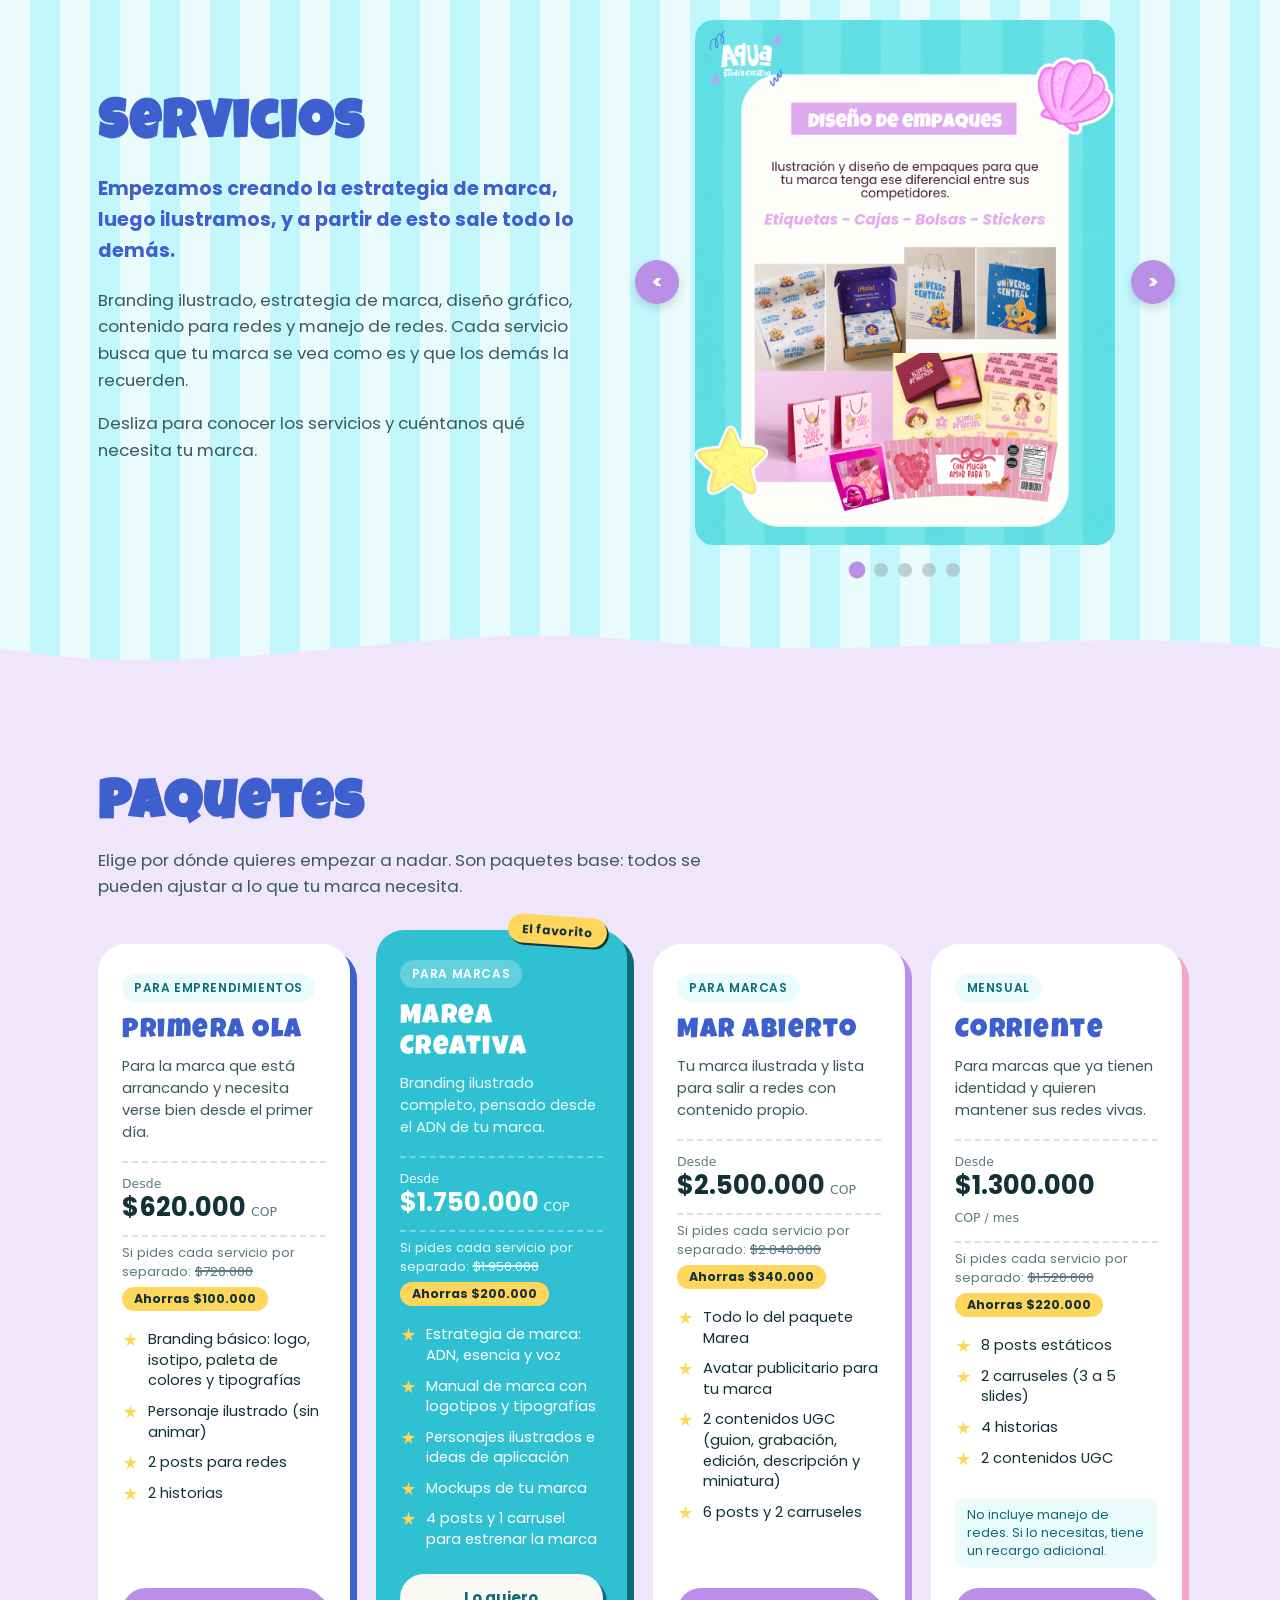
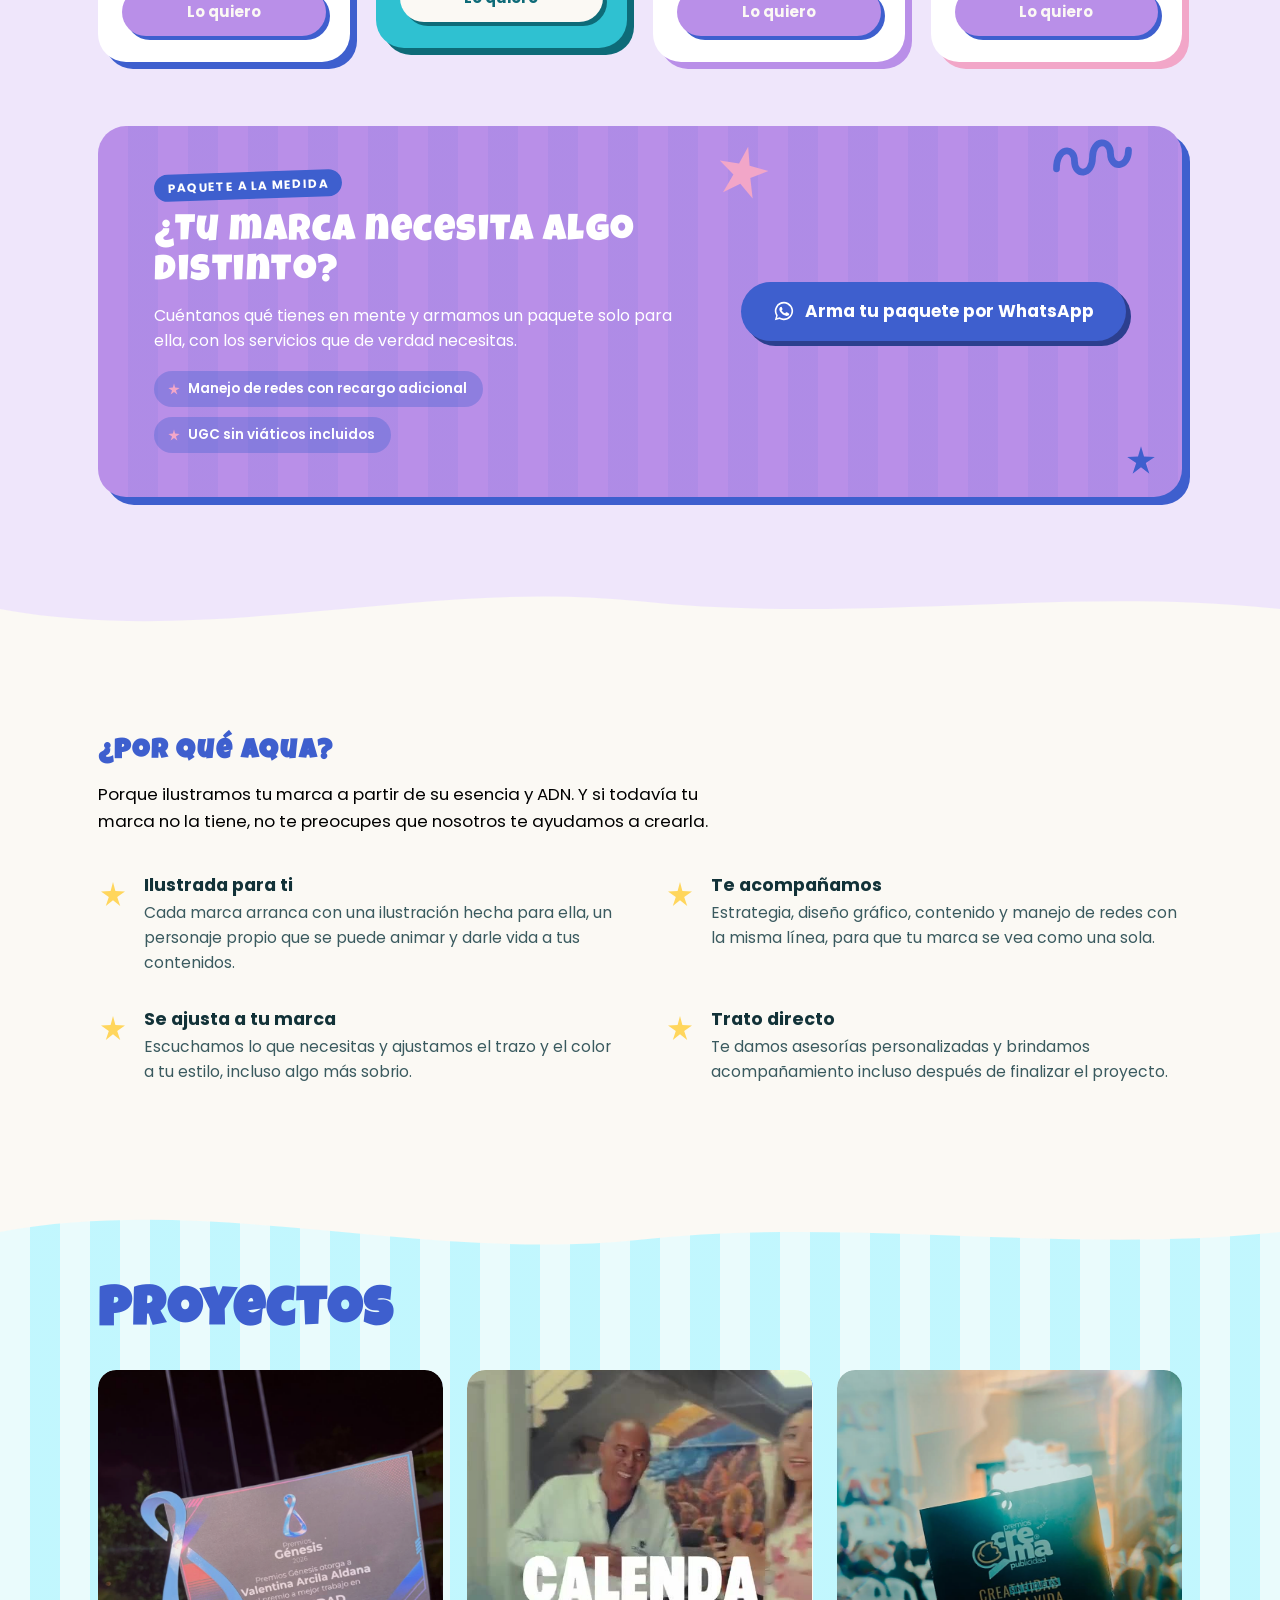
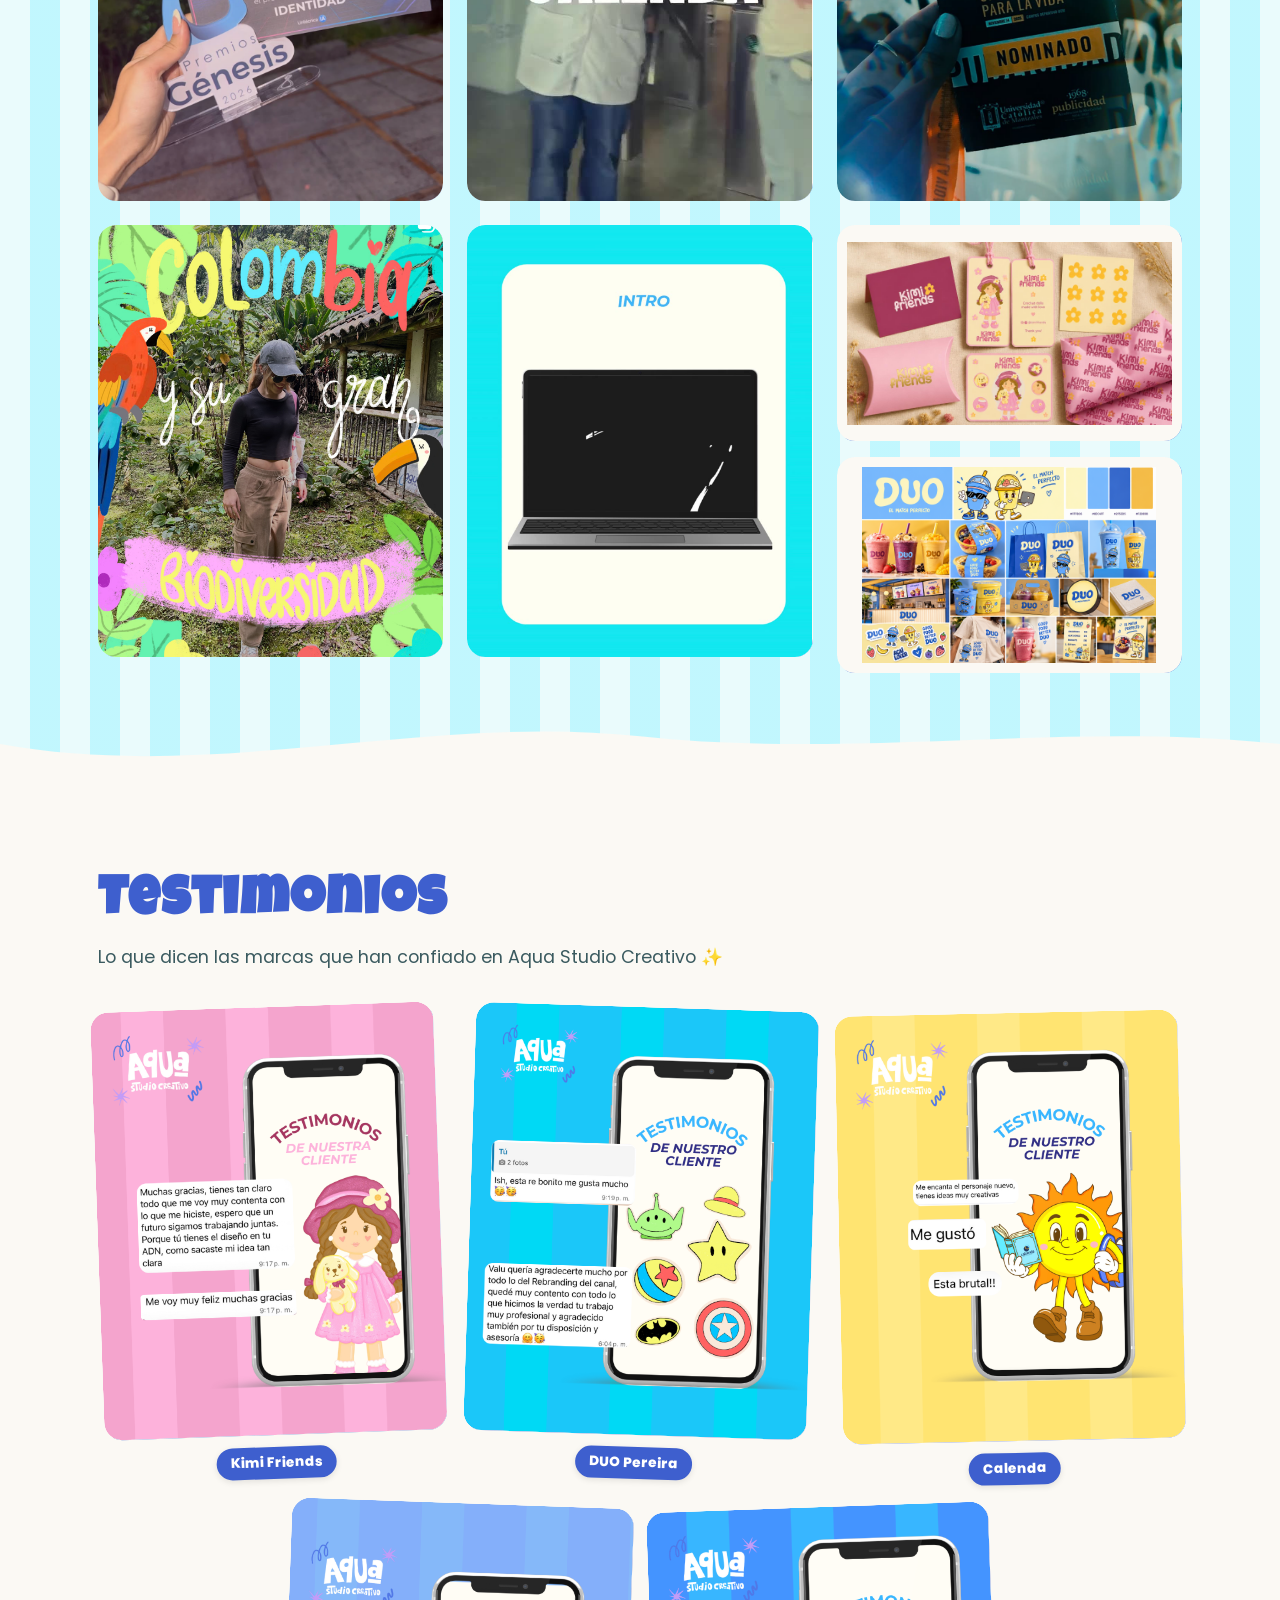
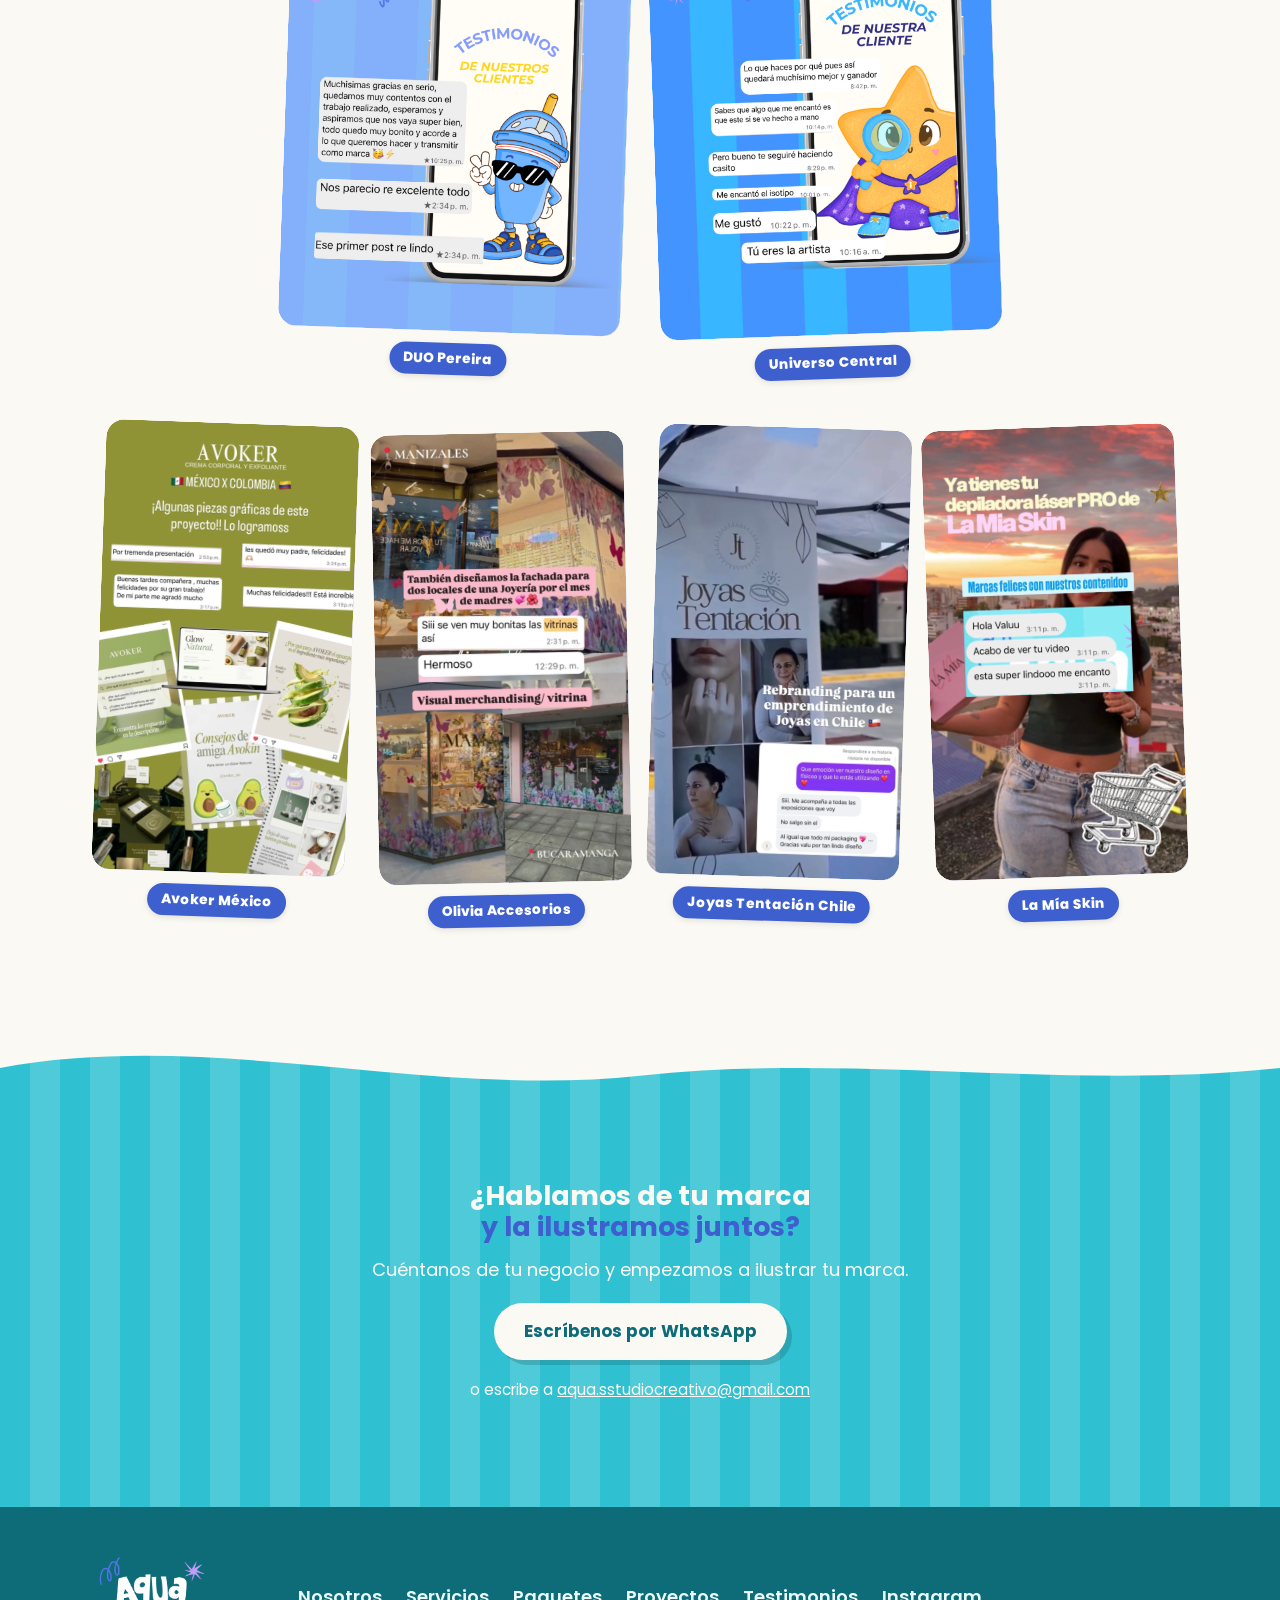
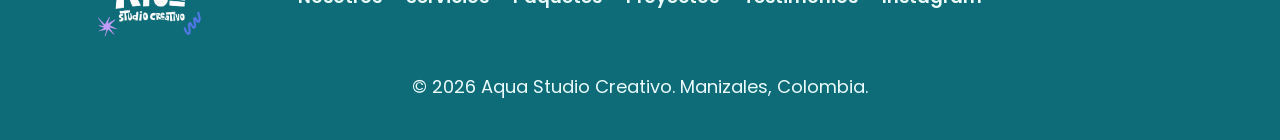
==== commit b730743f: "Cambia nombre" ====
--- a/index.html
+++ b/index.html
@@ -262,7 +262,7 @@
         <article class="paquete paquete--destacado">
           <span class="paquete-badge">El favorito</span>
           <span class="paquete-tag">Para marcas</span>
-          <h3 class="paquete-nombre">Marea</h3>
+          <h3 class="paquete-nombre">Marea Creativa</h3>
           <p class="paquete-desc">Branding ilustrado completo, pensado desde el ADN de tu marca.</p>
           <p class="paquete-precio"><small>Desde</small> $1.750.000 <small>COP</small></p>
           <p class="paquete-antes">Si pides cada servicio por separado: <s>$1.950.000</s><span class="paquete-ahorro">Ahorras $200.000</span></p>
